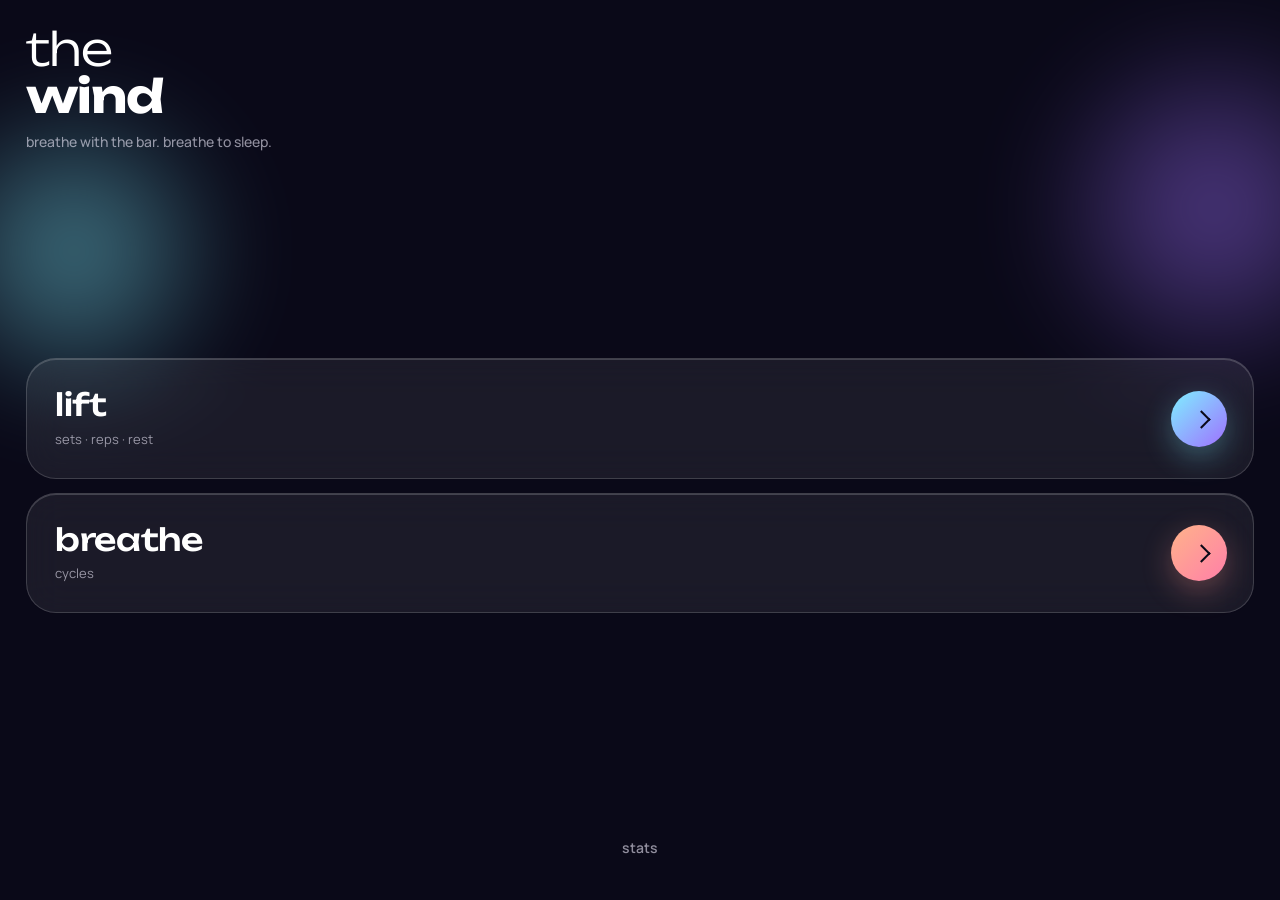
==== variants/aurora/index.html @ d7ccedb0 "Stage two restyled builds of the pacer: Aurora and Slipstream Neither touches the shipped app. index" ====
<!doctype html>
<html lang="en">
<head>
<meta charset="utf-8">
<meta name="viewport" content="width=device-width,initial-scale=1,viewport-fit=cover,user-scalable=no,maximum-scale=1">
<meta name="apple-mobile-web-app-capable" content="yes">
<meta name="mobile-web-app-capable" content="yes">
<meta name="apple-mobile-web-app-status-bar-style" content="black-translucent">
<meta name="theme-color" content="#0a0918">
<title>The Wind</title>
<link rel="apple-touch-icon" href="icon-180.png">
<link rel="icon" type="image/png" sizes="192x192" href="icon-192.png">
<link rel="icon" type="image/png" sizes="512x512" href="icon-512.png">
<link rel="manifest" href="manifest.webmanifest">
<link rel="preconnect" href="https://fonts.googleapis.com">
<link rel="preconnect" href="https://fonts.gstatic.com" crossorigin>
<link href="https://fonts.googleapis.com/css2?family=Unbounded:wght@300;500;700&family=Manrope:wght@400;500;600&display=swap" rel="stylesheet">
<style>
:root{
  --bg:#0a0918; --fg:#f3efff; --mute:rgba(243,239,255,.58);
  --line:rgba(255,255,255,.16); --glass:rgba(255,255,255,.07); --glass2:rgba(255,255,255,.12);
  --acc:#7ff0ff; --acc2:#9f70ff; --warm:#ffb38a;
}
*{box-sizing:border-box}
html,body{margin:0;padding:0;height:100%;background:var(--bg)}
body{font-family:'Manrope','Avenir Next','Helvetica Neue',-apple-system,system-ui,sans-serif;color:var(--fg);
  -webkit-font-smoothing:antialiased;-webkit-user-select:none;user-select:none;-webkit-touch-callout:none;
  -webkit-tap-highlight-color:transparent;overscroll-behavior:none;touch-action:manipulation}

#bg{position:fixed;inset:0;background:var(--bg);z-index:0;overflow:hidden;
  transition:background-color .5s cubic-bezier(.42,0,.25,1)}
body.slow #bg{transition-duration:1.2s}
#bg::before,#bg::after{content:"";position:absolute;border-radius:50%;filter:blur(44px);opacity:.5;
  transition:opacity .9s ease}
#bg::before{left:-96px;top:9%;width:340px;height:340px;
  background:radial-gradient(circle,#7ff0ff,rgba(127,240,255,0) 70%);animation:drift 17s ease-in-out infinite}
#bg::after{right:-124px;top:2%;width:380px;height:380px;
  background:radial-gradient(circle,#9f70ff,rgba(159,112,255,0) 70%);animation:drift 23s ease-in-out infinite reverse}
body.run #bg::before,body.run #bg::after{opacity:.14}
@keyframes drift{0%,100%{transform:translate(0,0) scale(1)}50%{transform:translate(-22px,28px) scale(1.15)}}
#flash{position:fixed;inset:0;z-index:9;pointer-events:none;background:#fff;opacity:0}
#flash.go{animation:fl .5s ease-out}
@keyframes fl{0%{opacity:.12}100%{opacity:0}}

.screen{position:relative;z-index:1;display:none;flex-direction:column;
  min-height:100vh;min-height:100dvh;
  padding:calc(env(safe-area-inset-top) + 26px) calc(env(safe-area-inset-right) + 26px) calc(env(safe-area-inset-bottom) + 26px) calc(env(safe-area-inset-left) + 26px)}
.screen.on{display:flex}
.eyebrow{font-size:14px;font-weight:600;color:var(--mute);text-transform:lowercase;letter-spacing:0}
.spacer{flex:1 1 auto}
button{font:inherit;color:inherit;background:transparent;border:0;margin:0;padding:0;cursor:pointer}

.brand{display:flex;flex-direction:column;gap:12px}
.brand .bm{font-family:'Unbounded','Futura','Century Gothic',sans-serif;font-weight:300;
  font-size:min(12vw,46px);line-height:1.02;letter-spacing:-.02em;color:#fff}
.brand .bm b{font-weight:700}
.brand .bs{font-size:14px;font-weight:500;color:var(--mute)}

.btn{display:block;width:100%;padding:20px 18px;border-radius:26px;background:var(--glass);
  border:1px solid var(--line);color:var(--fg);font-size:15px;font-weight:600;text-align:center;
  text-transform:lowercase;letter-spacing:0;backdrop-filter:blur(18px);-webkit-backdrop-filter:blur(18px);
  box-shadow:inset 0 1px 0 rgba(255,255,255,.18)}
.btn:active{background:var(--glass2)}
.btn.go{background:linear-gradient(135deg,#7ff0ff,#9f70ff);border:0;color:#0a0918;
  font-family:'Unbounded','Futura','Century Gothic',sans-serif;font-weight:500;font-size:22px;
  letter-spacing:-.01em;padding:24px 18px;box-shadow:0 14px 40px rgba(127,240,255,.3)}
.btn.ghost{background:transparent;border-color:transparent;color:var(--mute);
  padding:16px;font-size:14px;box-shadow:none;backdrop-filter:none;-webkit-backdrop-filter:none}

.modes{display:flex;flex-direction:column;gap:14px}
.mode{position:relative;width:100%;text-align:left;padding:30px 96px 30px 28px;border-radius:30px;
  background:var(--glass);border:1px solid var(--line);
  backdrop-filter:blur(18px);-webkit-backdrop-filter:blur(18px);
  box-shadow:inset 0 1px 0 rgba(255,255,255,.18)}
.mode:active{background:var(--glass2)}
.mode::after{content:"";position:absolute;right:26px;top:50%;width:56px;height:56px;margin-top:-28px;
  border-radius:50%;background:linear-gradient(135deg,#7ff0ff,#9f70ff);z-index:0;
  box-shadow:0 10px 30px rgba(127,240,255,.32)}
.mode::before{content:"";position:absolute;right:45px;top:50%;width:11px;height:11px;margin-top:-6px;
  border-right:2.4px solid #0a0918;border-top:2.4px solid #0a0918;transform:rotate(45deg);z-index:1}
.modes .mode:nth-child(2)::after{background:linear-gradient(135deg,#ffb38a,#ff7fa8);
  box-shadow:0 10px 30px rgba(255,150,140,.32)}
.mode .t{font-family:'Unbounded','Futura','Century Gothic',sans-serif;font-weight:500;
  font-size:min(8vw,31px);line-height:1.05;letter-spacing:-.01em;color:#fff;text-transform:lowercase}
.mode .s{font-size:13px;color:var(--mute);margin-top:8px;text-transform:lowercase}

.card{background:var(--glass);border:1px solid var(--line);border-radius:26px;padding:6px 22px;
  margin-bottom:14px;backdrop-filter:blur(18px);-webkit-backdrop-filter:blur(18px);
  box-shadow:inset 0 1px 0 rgba(255,255,255,.14)}
.row{display:flex;align-items:center;justify-content:space-between;gap:12px;padding:15px 0;
  border-bottom:1px solid rgba(255,255,255,.09)}
.row:last-child{border-bottom:0}
.row.stack{flex-direction:column;align-items:stretch;gap:12px}
.row.stack .seg{justify-content:stretch}
.row.stack .seg button{flex:1 1 0;min-width:0;padding:16px 2px;font-size:13px}
.lbl{font-size:13px;font-weight:600;color:var(--mute);text-transform:lowercase;letter-spacing:0}
.step{display:flex;align-items:center;gap:4px}
.step button{width:52px;height:52px;border-radius:50%;background:var(--glass2);border:1px solid var(--line);
  font-size:24px;line-height:1;color:var(--fg);display:flex;align-items:center;justify-content:center}
.step button:active{background:rgba(127,240,255,.22);border-color:var(--acc)}
.step .v{min-width:78px;text-align:center;font-family:'Unbounded','Futura','Century Gothic',sans-serif;
  font-weight:500;font-size:28px;line-height:1;letter-spacing:-.02em}
.seg{display:flex;gap:8px;flex-wrap:wrap;justify-content:flex-end}
.seg button{padding:14px 17px;border-radius:20px;background:var(--glass2);border:1px solid var(--line);
  font-size:13px;font-weight:600;color:var(--mute);text-transform:lowercase}
.seg button.sel{background:linear-gradient(135deg,rgba(127,240,255,.9),rgba(159,112,255,.9));
  border-color:transparent;color:#0a0918;box-shadow:0 8px 22px rgba(127,240,255,.28)}
.counts{display:flex;gap:10px;margin-bottom:14px}
.cnt{flex:1;background:var(--glass);border:1px solid var(--line);border-radius:24px;padding:14px 6px;
  text-align:center;backdrop-filter:blur(18px);-webkit-backdrop-filter:blur(18px)}
.cnt .cl{font-size:12px;font-weight:600;color:var(--mute);text-transform:lowercase}
.cnt .cv{font-family:'Unbounded','Futura','Century Gothic',sans-serif;font-weight:500;font-size:26px;
  line-height:1.05;margin:4px 0 8px;letter-spacing:-.02em}
.cnt .cb{display:flex;gap:6px}
.cnt .cb button{flex:1;height:40px;border-radius:14px;background:var(--glass2);border:1px solid var(--line);font-size:18px}
.cnt .cb button:active{background:rgba(127,240,255,.22)}
.scroll{overflow-y:auto;-webkit-overflow-scrolling:touch;flex:1 1 auto}
.top{display:flex;align-items:center;justify-content:space-between;margin-bottom:16px}
.foot{display:flex;gap:10px;margin-top:14px}
.foot .btn{flex:1}

/* ---------- run screen ---------- */
#s-run{padding:calc(env(safe-area-inset-top) + 16px) 0 calc(env(safe-area-inset-bottom) + 20px)}
#endbtn{position:absolute;top:calc(env(safe-area-inset-top) + 12px);right:calc(env(safe-area-inset-right) + 18px);
  z-index:4;padding:12px 14px;font-size:14px;font-weight:600;color:inherit;opacity:.55;text-transform:lowercase}
#rmeta{text-align:center;font-size:min(3.6vw,14px);font-weight:600;opacity:.6;text-transform:lowercase;
  padding:10px 86px;min-height:24px;white-space:nowrap;overflow:hidden}
#s-run .mid{flex:1 1 auto;display:flex;flex-direction:column;justify-content:center;align-items:center;gap:min(4vh,30px)}

#ringwrap{position:relative;width:min(76vw,40vh);height:min(76vw,40vh);display:flex;align-items:center;justify-content:center}
#orb{position:absolute;inset:0;border-radius:50%;
  background:radial-gradient(circle at 34% 28%,rgba(255,255,255,.42),rgba(255,255,255,0) 58%),
             linear-gradient(160deg,var(--acc),var(--acc2));
  box-shadow:0 30px 80px rgba(127,240,255,.26),inset 0 -22px 60px rgba(10,9,24,.5);
  transform:scale(.52);will-change:transform}
#ring{position:absolute;inset:0;width:100%;height:100%;transform:rotate(-90deg);display:block}
#ring .track{fill:none;stroke:currentColor;stroke-opacity:.14;stroke-width:1.2}
#ring .fill{display:none}
#ringin{position:relative;z-index:2;width:100%;display:flex;flex-direction:column;align-items:center;justify-content:center;gap:2px}
#word span{display:inline-block}
#word{overflow:visible;font-family:'Unbounded','Futura','Century Gothic',sans-serif;font-weight:700;
  line-height:1.12;text-align:center;white-space:nowrap;letter-spacing:-.03em;width:100%;
  text-transform:lowercase;text-shadow:0 6px 30px rgba(10,9,24,.45)}
#num{font-family:'Unbounded','Futura','Century Gothic',sans-serif;font-weight:300;
  font-size:min(9vw,6.5vh);line-height:1.2;text-align:center;opacity:.9}
#dots{display:flex;flex-wrap:wrap;gap:min(2.6vw,12px);justify-content:center;padding:0 26px;min-height:min(4vw,22px)}
#dots i{width:min(3vw,11px);height:min(3vw,11px);border-radius:50%;background:currentColor;opacity:.22}
#dots i.on{opacity:1;background:#fff}
#dots i.cur{opacity:.8;background:#fff}
#bar{height:min(2.4vw,12px);border-radius:99px;margin:0 30px;width:calc(100% - 60px);
  background:rgba(255,255,255,.14);overflow:hidden}
#bar span{display:block;height:100%;border-radius:99px;
  background:linear-gradient(90deg,var(--acc),var(--acc2));box-shadow:0 0 16px var(--acc)}
#clock{font-family:'Unbounded','Futura','Century Gothic',sans-serif;font-weight:300;
  font-size:min(15vw,10vh);line-height:1;text-align:center;letter-spacing:-.03em}
#runfoot{padding:0 26px;display:flex;flex-direction:column;gap:10px;width:100%}
#runfoot .btn{border-color:rgba(255,255,255,.22);color:inherit;background:rgba(255,255,255,.08)}
#runfoot .btn.wide{font-family:'Unbounded','Futura','Century Gothic',sans-serif;font-weight:500;
  font-size:22px;letter-spacing:-.01em;padding:22px 12px}
#runfoot .btn:active{background:rgba(255,255,255,.16)}
.hid{display:none !important}

/* stats */
.stat{display:flex;align-items:baseline;justify-content:space-between;padding:16px 0;
  border-bottom:1px solid rgba(255,255,255,.09)}
.stat .n{font-family:'Unbounded','Futura','Century Gothic',sans-serif;font-weight:500;font-size:34px;
  line-height:1;letter-spacing:-.03em}
.log{font-size:14px;color:rgba(243,239,255,.78);padding:12px 0;
  border-bottom:1px solid rgba(255,255,255,.07);display:flex;justify-content:space-between;gap:10px}
.log .d{color:var(--mute);font-size:12px}
</style>
</head>
<body>
<div id="bg"></div>
<div id="flash"></div>
<audio id="aout" playsinline style="display:none"></audio>

<!-- MODE PICK -->
<section id="s-mode" class="screen on">
  <div class="brand"><div class="bm">the<br><b>wind</b></div><div class="bs">breathe with the bar. breathe to sleep.</div></div>
  <div class="spacer"></div>
  <div class="modes">
    <button class="mode" data-go="lift"><div class="t">LIFT</div><div class="s">sets · reps · rest</div></button>
    <button class="mode" data-go="breathe"><div class="t">BREATHE</div><div class="s">cycles</div></button>
  </div>
  <div class="spacer"></div>
  <button class="btn ghost" data-go="stats">Stats</button>
</section>

<!-- LIFT SETUP -->
<section id="s-lift" class="screen">
  <div class="top"><button class="btn ghost" style="width:auto;padding:10px 16px" data-go="mode">Back</button><span class="eyebrow">Lift</span></div>
  <div class="scroll">
    <div class="card">
      <div class="row stack">
        <div class="seg" id="seg-preset">
          <button data-preset="compound">Compound</button>
          <button data-preset="isolation">Isolation</button>
          <button data-preset="hold">Hold</button>
        </div>
        <div id="preset-sub" style="text-align:center;font-size:12px;letter-spacing:.22em;color:var(--mute);padding-bottom:6px"></div>
      </div>
    </div>

    <div class="card">
      <div class="row" id="row-reps"><span class="lbl">Reps</span>
        <div class="step"><button data-s="reps:-1">−</button><span class="v" id="v-reps">10</span><button data-s="reps:1">+</button></div></div>
      <div class="row hid" id="row-hsec"><span class="lbl">Seconds</span>
        <div class="step"><button data-s="holdSec:-5">−</button><span class="v" id="v-holdSec">45</span><button data-s="holdSec:5">+</button></div></div>
      <div class="row"><span class="lbl">Sets</span>
        <div class="step"><button data-s="sets:-1">−</button><span class="v" id="v-sets">4</span><button data-s="sets:1">+</button></div></div>
    </div>

    <div class="card">
      <div class="row stack"><span class="lbl">Sound</span>
        <div class="seg sound" data-for="lift"></div></div>
    </div>

    <button class="btn ghost" id="b-tune">Tune</button>
    <div id="tunebox" class="hid">
      <div class="counts" style="margin-top:14px">
        <div class="cnt"><div class="cl">In</div><div class="cv" id="v-in">4</div>
          <div class="cb"><button data-s="in:-0.5">−</button><button data-s="in:0.5">+</button></div></div>
        <div class="cnt"><div class="cl">Hold</div><div class="cv" id="v-hold">2</div>
          <div class="cb"><button data-s="hold:-0.5">−</button><button data-s="hold:0.5">+</button></div></div>
        <div class="cnt"><div class="cl">Out</div><div class="cv" id="v-out">6</div>
          <div class="cb"><button data-s="out:-0.5">−</button><button data-s="out:0.5">+</button></div></div>
      </div>
      <div class="card">
        <div class="row"><span class="lbl">Rest</span>
          <div class="step"><button data-s="rest:-15">−</button><span class="v" id="v-rest">3:00</span><button data-s="rest:15">+</button></div></div>
      </div>
    </div>
  </div>
  <div class="foot"><button class="btn go" data-start="lift">Start</button></div>
</section>

<!-- BREATHE SETUP -->
<section id="s-breathe" class="screen">
  <div class="top"><button class="btn ghost" style="width:auto;padding:10px 16px" data-go="mode">Back</button><span class="eyebrow">Breathe</span></div>
  <div class="scroll">
    <div class="card">
      <div class="row stack"><span class="lbl">Pattern</span>
        <div class="seg" id="seg-pat"><button data-pat="478">4 · 7 · 8</button><button data-pat="coh">5.5 · 5.5</button></div></div>
      <div class="row"><span class="lbl">Cycles</span>
        <div class="step"><button data-s="cycles:-1">−</button><span class="v" id="v-cycles">8</span><button data-s="cycles:1">+</button></div></div>
    </div>
    <div class="card">
      <div class="row stack"><span class="lbl">Sound</span><div class="seg sound" data-for="breathe"></div></div>
    </div>
  </div>
  <div class="foot"><button class="btn go" data-start="breathe">Start</button></div>
</section>

<!-- RUN -->
<section id="s-run" class="screen">
  <button id="endbtn">End</button>
  <div id="rmeta"></div>
  <div class="mid">
    <div id="ringwrap">
      <div id="orb"></div>
      <svg id="ring" viewBox="0 0 100 100">
        <circle class="track" cx="50" cy="50" r="46"/>
        <circle class="fill" cx="50" cy="50" r="46"/>
      </svg>
      <div id="ringin">
        <div id="word"><span></span></div>
        <div id="num"></div>
      </div>
    </div>
    <div id="clock" class="hid"></div>
    <div id="dots"></div>
    <div id="bar" class="hid"><span></span></div>
  </div>
  <div id="runfoot">
    <button class="btn wide hid" id="b-skip">Skip rest</button>
    <button class="btn hid" id="b-save">Save set</button>
    <button class="btn hid" id="b-back">Back</button>
  </div>
</section>

<!-- STATS -->
<section id="s-stats" class="screen">
  <div class="top"><button class="btn ghost" style="width:auto;padding:10px 16px" data-go="mode">Back</button><span class="eyebrow">Stats</span></div>
  <div class="scroll" id="statbody"></div>
  <div class="foot"><button class="btn ghost" id="b-reset">Clear data</button></div>
</section>

<script>
(function(){
"use strict";

/* ============================ STORAGE ============================ */
var KEY = "bp.v3";
var DEF = {
  cfg: {
    lift: {preset:"compound", reps:10, sets:4, holdSec:45, sound:"tone",
      tune:{compound:{"in":4, hold:2, out:6, rest:180},
            isolation:{"in":2, hold:0, out:3, rest:90},
            hold:{"in":4, hold:0, out:8, rest:90}}},
    breathe: {cycles:8, pat:"478", sound:"tone"}
  },
  stats: {sec:0, modes:{lift:0, breathe:0}, log:[]}
};
function clone(o){ return JSON.parse(JSON.stringify(o)); }
var DB = clone(DEF);
var SOUND_OK = {tone:1, breath:1};
var PRESET_OK = {compound:1, isolation:1, hold:1};

/* old flat lift config (v1/v2) -> preset shape */
function liftToV3(o){
  var out = clone(DEF.cfg.lift);
  if(!o) return out;
  if(o.reps) out.reps = o.reps;
  if(o.sets) out.sets = o.sets;
  if(o.holdSec) out.holdSec = o.holdSec;
  if(o.sound) out.sound = o.sound;
  out.preset = o.holdMode ? "hold" : (o.type === "isolation" ? "isolation" : "compound");
  if(!o.holdMode && o["in"] !== undefined){
    var t = out.tune[out.preset];
    t["in"] = +o["in"] || t["in"];
    t.hold = +o.hold || 0;
    t.out = +o.out || t.out;
    t.rest = +o.rest || t.rest;
  }
  return out;
}
try{
  var raw = JSON.parse(localStorage.getItem(KEY) || "null");
  if(!raw){
    var v2 = JSON.parse(localStorage.getItem("bp.v2") || "null");
    if(!v2){
      var v1 = JSON.parse(localStorage.getItem("bp.v1") || "null");
      if(v1){
        var st1 = v1.stats || {};
        v2 = {cfg:{lift: v1.cfg && v1.cfg.lift || {}, breathe: v1.cfg && v1.cfg.sleep || {}},
          stats:{sec: st1.sec || 0,
            modes:{lift:(st1.modes&&st1.modes.lift)||0,
                   breathe:((st1.modes&&st1.modes.sleep)||0)+((st1.modes&&st1.modes.drive)||0)},
            log:(st1.log||[]).map(function(e){ if(e.m==="sleep")e.m="breathe"; return e; })}};
      }
    }
    if(v2){
      raw = {cfg:{lift: liftToV3(v2.cfg && v2.cfg.lift), breathe: v2.cfg && v2.cfg.breathe || {}},
             stats: v2.stats || {}};
    }
  }
  if(raw && raw.cfg){
    var L = raw.cfg.lift;
    if(L){
      if(L.tune === undefined) L = liftToV3(L);
      ["preset","reps","sets","holdSec","sound"].forEach(function(k){ if(L[k] !== undefined) DB.cfg.lift[k] = L[k]; });
      if(L.tune) for(var pk in DB.cfg.lift.tune){ if(L.tune[pk]) for(var tk in DB.cfg.lift.tune[pk]) if(L.tune[pk][tk] !== undefined) DB.cfg.lift.tune[pk][tk] = L.tune[pk][tk]; }
    }
    if(raw.cfg.breathe) for(var bk in DB.cfg.breathe) if(raw.cfg.breathe[bk] !== undefined) DB.cfg.breathe[bk] = raw.cfg.breathe[bk];
  }
  if(raw && raw.stats){
    DB.stats.sec = raw.stats.sec || 0;
    if(raw.stats.modes) for(var mm in DB.stats.modes) DB.stats.modes[mm] = raw.stats.modes[mm] || 0;
    DB.stats.log = raw.stats.log || [];
  }
}catch(e){}
if(!SOUND_OK[DB.cfg.lift.sound]) DB.cfg.lift.sound = "tone";
if(!SOUND_OK[DB.cfg.breathe.sound]) DB.cfg.breathe.sound = "tone";
if(!PRESET_OK[DB.cfg.lift.preset]) DB.cfg.lift.preset = "compound";
try{ localStorage.setItem(KEY, JSON.stringify(DB)); }catch(e){}
function save(){ try{ localStorage.setItem(KEY, JSON.stringify(DB)); }catch(e){} }

/* ============================ CLOCK ============================
   One timebase. Follows the AudioContext clock while it advances and
   extrapolates with performance.now() when iOS suspends it, so the
   pacer can never freeze on screen. */
var A = null, lastCtxT = 0, lastPerfT = 0;
function nowSec(){
  var p = performance.now()/1000;
  if(A){
    var c = A.ctx.currentTime;
    if(c > lastCtxT){ lastCtxT = c; lastPerfT = p; return c; }
    return lastCtxT + (p - lastPerfT);
  }
  return p;
}
function toCtx(t){ return A.ctx.currentTime + Math.max(0, t - nowSec()); }

/* ============================ AUDIO ============================ */
var scheme = null;

function easeIO(p){ return p < 0.5 ? 4*p*p*p : 1 - Math.pow(-2*p+2, 3)/2; }
function easeOut(p){ return 1 - Math.pow(1-p, 3); }
function easeIn(p){ return p*p*p; }

function env(param, from, to, at, dur, shape){
  if(!A) return;
  var ctx = A.ctx, now = ctx.currentTime;
  var t0 = at < now ? now : at;
  shape = shape || easeIO;
  try{
    if(param.cancelAndHoldAtTime) param.cancelAndHoldAtTime(t0);
    else param.cancelScheduledValues(t0);
  }catch(e){ try{ param.cancelScheduledValues(t0); }catch(e2){} }
  var start = (at <= now + 0.03) ? param.value : from;
  if(!isFinite(start)) start = from;
  param.setValueAtTime(start, t0);
  var N = 26, i, p;
  for(i=1; i<=N; i++){
    p = i/N;
    param.linearRampToValueAtTime(start + (to-start)*shape(p), t0 + dur*p);
  }
}

function noiseBuffer(ctx, sec, brown){
  var len = Math.floor(ctx.sampleRate * sec);
  var b = ctx.createBuffer(2, len, ctx.sampleRate), c, d, i, w, last;
  for(c=0;c<2;c++){
    d = b.getChannelData(c); last = 0;
    for(i=0;i<len;i++){
      w = Math.random()*2 - 1;
      if(brown){ last = (last + 0.02*w) / 1.02; d[i] = last * 3.6; }
      else d[i] = w;
    }
  }
  return b;
}

function makeIR(ctx, sec){
  var rate = ctx.sampleRate, len = Math.floor(rate * sec);
  var b = ctx.createBuffer(2, len, rate), c, d, i, t, w, last, env2;
  for(c=0;c<2;c++){
    d = b.getChannelData(c); last = 0;
    for(i=0;i<len;i++){
      t = i/len;
      w = Math.random()*2 - 1;
      last = (last + 0.28*w) / 1.28;
      env2 = Math.pow(1-t, 2.6) * (1 - Math.exp(-i/(rate*0.012)));
      d[i] = (last*2.4 + w*0.22) * env2;
    }
  }
  return b;
}

var audioEl = document.getElementById("aout");
function initAudio(){
  if(A) return A;
  var AC = window.AudioContext || window.webkitAudioContext;
  if(!AC) return null;
  try{ if(navigator.audioSession) navigator.audioSession.type = "playback"; }catch(e){}
  var ctx = new AC();
  var master = ctx.createGain(); master.gain.value = 0.0001;
  var lim = ctx.createDynamicsCompressor();
  try{
    lim.threshold.value = -8; lim.knee.value = 22; lim.ratio.value = 4;
    lim.attack.value = 0.02; lim.release.value = 0.5;
  }catch(e){}
  var roll = ctx.createBiquadFilter(); roll.type = "lowpass"; roll.frequency.value = 4200; roll.Q.value = 0.4;
  var shelf = ctx.createBiquadFilter(); shelf.type = "highshelf"; shelf.frequency.value = 2400; shelf.gain.value = -7;
  roll.connect(shelf); shelf.connect(lim); lim.connect(master);

  /* media-element route so iOS treats the session as media playback */
  try{
    var msd = ctx.createMediaStreamDestination();
    master.connect(msd);
    audioEl.srcObject = msd.stream;
    var pr = audioEl.play();
    if(pr && pr.catch) pr.catch(function(){});
  }catch(e){}
  master.connect(ctx.destination);

  var ka = ctx.createConstantSource ? ctx.createConstantSource() : null;
  if(ka){ var kg = ctx.createGain(); kg.gain.value = 0.0001; ka.connect(kg); kg.connect(ctx.destination); ka.start(); }

  var dryIn = ctx.createGain(); dryIn.gain.value = 1; dryIn.connect(roll);
  var wetIn = ctx.createGain(); wetIn.gain.value = 1;
  var conv = ctx.createConvolver(); conv.normalize = true;
  try{ conv.buffer = makeIR(ctx, 2.8); }catch(e){}
  var wet = ctx.createGain(); wet.gain.value = 0.42;
  wetIn.connect(roll);
  wetIn.connect(conv); conv.connect(wet); wet.connect(roll);

  A = {ctx:ctx, master:master, roll:roll, dryIn:dryIn, wetIn:wetIn, nodes:[]};
  lastCtxT = ctx.currentTime; lastPerfT = performance.now()/1000;
  ctx.onstatechange = function(){
    if(ctx.state === "running" && S.running){ S.schedIdx = S.idx - 1; }
  };
  try{
    if(window.MediaMetadata && navigator.mediaSession){
      navigator.mediaSession.metadata = new MediaMetadata({title:"Breathing"});
      navigator.mediaSession.playbackState = "playing";
      ["play","pause"].forEach(function(a){
        try{ navigator.mediaSession.setActionHandler(a, function(){ try{ ctx.resume(); audioEl.play(); }catch(e){} }); }catch(e){}
      });
    }
  }catch(e){}
  return A;
}
function keep(n){ A.nodes.push(n); return n; }

/* ---------- TONE — a soft 528 Hz pad. High voices breathe in,
   low voices breathe out, silence on the hold. No pitch sweeps. ---------- */
function mkTone(k){
  var ctx = A.ctx;
  var lp = ctx.createBiquadFilter(); lp.type = "lowpass"; lp.frequency.value = 1200; lp.Q.value = 0.4;
  function voice(freq, amp, dest){
    for(var d=0; d<2; d++){
      var o = ctx.createOscillator(); o.type = "sine";
      o.frequency.value = freq; o.detune.value = d ? 3 : -3;
      var og = ctx.createGain(); og.gain.value = amp*0.5;
      o.connect(og); og.connect(dest); o.start(); keep(o);
    }
  }
  var gHi = ctx.createGain(); gHi.gain.value = 0.0001;
  voice(528, 0.55, gHi); voice(792, 0.10, gHi); voice(396, 0.22, gHi);
  var gLo = ctx.createGain(); gLo.gain.value = 0.0001;
  voice(264, 0.60, gLo); voice(132, 0.30, gLo); voice(396, 0.14, gLo);
  gHi.connect(lp); gLo.connect(lp); lp.connect(A.wetIn);
  return {kind:"tone", hi:gHi, lo:gLo, lp:lp, k:k};
}

/* ---------- BREATH — a slow, relaxed meditation breath ---------- */
function mkBreath(k){
  var ctx = A.ctx;
  var src = ctx.createBufferSource(); src.buffer = noiseBuffer(ctx, 5, true); src.loop = true;
  var bp = ctx.createBiquadFilter(); bp.type = "bandpass"; bp.frequency.value = 800; bp.Q.value = 0.9;
  var pk = ctx.createBiquadFilter(); pk.type = "peaking"; pk.frequency.value = 528; pk.Q.value = 1.2; pk.gain.value = 4;
  var lp = ctx.createBiquadFilter(); lp.type = "lowpass"; lp.frequency.value = 2300; lp.Q.value = 0.4;
  var g = ctx.createGain(); g.gain.value = 0.0001;
  src.connect(bp); bp.connect(pk); pk.connect(lp); lp.connect(g); g.connect(A.dryIn);
  src.start(); keep(src);
  return {kind:"breath", g:g, bp:bp, lp:lp, k:k};
}

function makeScheme(name, dim){
  if(!A) return null;
  var k = dim ? 0.7 : 1;
  A.roll.frequency.value = dim ? 2600 : 4200;
  if(name === "tone")   return mkTone(k);
  if(name === "breath") return mkBreath(k);
  return null;
}

/* Phase design: IN rises, HOLD is silent stillness, OUT falls. */
function schemePhase(kind, at, dur){
  if(!scheme || !A) return;
  var s = scheme, k = s.k, g = Math.max(dur, 0.35);

  if(s.kind === "tone"){
    var hi = 0.30*k, lo = 0.26*k;
    if(kind === "in"){
      env(s.hi.gain, 0.0001, hi, at, g*0.8, easeIO);            /* the bright pad swells in */
      env(s.hi.gain, hi, hi*0.85, at + g*0.8, g*0.2, easeIO);
      env(s.lo.gain, s.lo.gain.value, 0.03*k, at, g*0.5, easeIO);
      env(s.lp.frequency, 900, 2200, at, g, easeIO);
    }else if(kind === "hold"){
      env(s.hi.gain, s.hi.gain.value, 0.0001, at, Math.min(g*0.3, 0.45), easeOut);  /* silence */
      env(s.lo.gain, s.lo.gain.value, 0.0001, at, Math.min(g*0.3, 0.45), easeOut);
    }else if(kind === "out"){
      env(s.lo.gain, 0.0001, lo, at, g*0.25, easeOut);          /* the low pad answers... */
      env(s.lo.gain, lo, 0.0003, at + g*0.25, g*0.72, easeIO);  /* ...and settles to rest */
      env(s.hi.gain, s.hi.gain.value, 0.0001, at, g*0.4, easeIO);
      env(s.lp.frequency, 1800, 640, at, g, easeIO);
    }else{                                                       /* empty / getset / done */
      env(s.hi.gain, s.hi.gain.value, 0.0001, at, 0.4, easeIn);
      env(s.lo.gain, s.lo.gain.value, 0.0001, at, 0.4, easeIn);
    }
  }

  if(s.kind === "breath"){
    var top = 1.05*k;
    if(kind === "in"){
      env(s.g.gain, 0.0001, top, at, g*0.6, easeIO);             /* smooth draw in, peaking early */
      env(s.g.gain, top, top*0.35, at + g*0.6, g*0.35, easeIO);  /* settle before the top */
      env(s.bp.frequency, 520, 1400, at, g, easeIO);
      env(s.lp.frequency, 1800, 2600, at, g, easeIO);
    }else if(kind === "hold"){
      env(s.g.gain, s.g.gain.value, 0.0001, at, 0.3, easeOut);   /* held breath: silence */
    }else if(kind === "out"){
      env(s.g.gain, 0.0001, 0.9*k, at, g*0.14, easeOut);         /* soft release... */
      env(s.g.gain, 0.9*k, 0.0002, at + g*0.14, g*0.76, easeIO); /* ...long relaxed fall, done before the turn */
      env(s.bp.frequency, 1200, 380, at, g, easeIO);
      env(s.lp.frequency, 2300, 1100, at, g, easeIO);
    }else{
      env(s.g.gain, s.g.gain.value, 0.0001, at, 0.25, easeOut);
    }
  }
}

function audioStart(mode, sound){
  initAudio();
  if(!A) return;
  if(A.ctx.state !== "running"){ try{ A.ctx.resume(); }catch(e){} }
  try{ audioEl.play(); }catch(e){}
  teardownScheme();
  scheme = makeScheme(sound, mode === "breathe");
  var lvl = mode === "breathe" ? 0.62 : 0.92;
  env(A.master.gain, 0.0001, lvl, A.ctx.currentTime + 0.02, 1.0, easeOut);
  try{ if(navigator.mediaSession) navigator.mediaSession.playbackState = "playing"; }catch(e){}
}
function teardownScheme(){
  if(!A) return;
  for(var i=0;i<A.nodes.length;i++){ try{ A.nodes[i].stop(); }catch(e){} try{ A.nodes[i].disconnect(); }catch(e){} }
  A.nodes = [];
  scheme = null;
}
function audioStop(){
  if(!A) return;
  var t = A.ctx.currentTime;
  env(A.master.gain, A.master.gain.value, 0.0001, t, 1.2, easeIn);
  setTimeout(teardownScheme, 1500);
  try{ if(navigator.mediaSession) navigator.mediaSession.playbackState = "paused"; }catch(e){}
}

/* ============================ WAKE LOCK ============================ */
var wl = null;
function wake(on){
  try{
    if(on){
      if("wakeLock" in navigator && !wl){
        navigator.wakeLock.request("screen").then(function(l){
          wl = l; l.addEventListener("release", function(){ wl = null; });
        }, function(){ wl = null; });
      }
    }else if(wl){ wl.release(); wl = null; }
  }catch(e){ wl = null; }
}
document.addEventListener("visibilitychange", function(){
  if(document.visibilityState === "visible" && S.running){
    wake(true);
    if(A && A.ctx.state !== "running"){ try{ A.ctx.resume(); }catch(e){} }
    try{ audioEl.play(); }catch(e){}
  }
});

/* ============================ SESSION ============================ */
var LEAD = 0.12;
var S = {running:false, mode:"lift", sound:"tone", steps:[], idx:0, stepStart:0, schedIdx:-1,
         reps:10, sets:4, restDur:180, holdMode:0, holdSec:45, startedAt:0, recorded:{}, ended:false};

function ph(kind, dur, stage, setNo, rep){
  return {k:kind, dur:dur, stage:stage, set:setNo, rep:rep};
}
function pushCycle(arr, c, stage, setNo, rep){
  if(c["in"]  > 0) arr.push(ph("in",    c["in"],  stage, setNo, rep));
  if(c.hold   > 0) arr.push(ph("hold",  c.hold,   stage, setNo, rep));
  if(c.out    > 0) arr.push(ph("out",   c.out,    stage, setNo, rep));
  if(c.empty  > 0) arr.push(ph("empty", c.empty,  stage, setNo, rep));
}
function trimTo(arr, from, total){
  var acc = 0, i;
  for(i=from; i<arr.length; i++){
    if(acc + arr[i].dur >= total - 0.001){
      arr[i].dur = Math.max(total - acc, 0);
      arr.length = i + 1;
      if(arr[arr.length-1].dur < 0.4 && arr.length > from + 1) arr.length = arr.length - 1;
      return;
    }
    acc += arr[i].dur;
  }
}
function coherentSteps(seconds, stage, setNo){
  var out = [], n = Math.ceil(seconds / 11) * 2 + 2, i;
  for(i=0;i<n;i++) out.push(ph(i % 2 ? "out" : "in", 5.5, stage, setNo, 0));
  trimTo(out, 0, seconds);
  return out;
}

function buildSteps(){
  var st = [], c = DB.cfg, i, s, r;
  if(S.mode === "lift"){
    var T = c.lift.tune[c.lift.preset];
    var counts = {"in":+T["in"], hold:+T.hold, out:+T.out, empty:0};
    for(s=1; s<=S.sets; s++){
      st.push(ph("getset", 3, "getset", s, 0));
      var mark = st.length;
      if(S.holdMode){
        var cyc = counts["in"] + counts.hold + counts.out;
        var reps = Math.ceil(S.holdSec / cyc) + 1;
        for(r=1; r<=reps; r++) pushCycle(st, counts, "set", s, r);
        trimTo(st, mark, S.holdSec);
      }else{
        for(r=1; r<=S.reps; r++) pushCycle(st, counts, "set", s, r);
      }
      if(s < S.sets){
        var rest = coherentSteps(S.restDur, "rest", s);
        for(i=0;i<rest.length;i++) st.push(rest[i]);
      }
    }
  }else{
    var P = c.breathe;
    var cc = P.pat === "coh" ? {"in":5.5, hold:0, out:5.5, empty:0} : {"in":4, hold:7, out:8, empty:0};
    for(r=1; r<=P.cycles; r++) pushCycle(st, cc, "set", 1, r);   /* no countdown — begins on the first inhale */
  }
  st.push(ph("done", 1e9, "done", 0, 0));
  return st;
}

function startSession(mode){
  var c = DB.cfg;
  S.mode = mode;
  S.sound = c[mode].sound;
  if(mode === "lift"){
    S.reps = c.lift.reps; S.sets = c.lift.sets;
    S.restDur = c.lift.tune[c.lift.preset].rest;
    S.holdMode = c.lift.preset === "hold" ? 1 : 0; S.holdSec = c.lift.holdSec;
  }else{
    S.reps = c.breathe.cycles; S.sets = 1; S.holdMode = 0;
  }
  audioStart(mode, S.sound);
  if(!A) return;
  S.steps = buildSteps();
  S.idx = 0; S.schedIdx = -1; S.ended = false; S.recorded = {};
  S.stepStart = nowSec() + 0.1;
  S.startedAt = nowSec();
  S.running = true;
  document.body.classList.toggle("slow", mode === "breathe");
  show("run");
  wake(true);
  lastWord = lastNum = lastClock = lastMeta = lastBg = null;
  buildDots();
  elBarIn.style.width = "0%";
  if(!raf) raf = requestAnimationFrame(tick);
}

function endSession(natural){
  if(!S.running) return;
  S.running = false;
  var elapsed = Math.max(0, nowSec() - S.startedAt);
  DB.stats.sec += elapsed;
  DB.stats.modes[S.mode] = (DB.stats.modes[S.mode] || 0) + elapsed;
  save();
  audioStop();
  wake(false);
  S.ended = true;
  if(!natural){ show(S.mode); document.body.classList.remove("slow"); }
  else{ paint("done"); }
}

function recordSet(setNo, done){
  var id = S.mode + ":" + setNo;
  if(S.recorded[id]) return;
  S.recorded[id] = 1;
  var target = S.holdMode ? S.holdSec : S.reps;
  DB.stats.log.unshift({
    t: Date.now(), m: S.mode, s: setNo, of: S.sets,
    d: Math.round(done*10)/10, g: target, h: S.holdMode ? 1 : 0
  });
  if(DB.stats.log.length > 400) DB.stats.log.length = 400;
  save();
}

function setProgress(){
  var st = S.steps[S.idx];
  if(!st || st.stage !== "set") return 0;
  if(S.holdMode){
    var elapsed = 0, i;
    for(i=0;i<S.idx;i++) if(S.steps[i].stage === "set" && S.steps[i].set === st.set) elapsed += S.steps[i].dur;
    elapsed += Math.min(nowSec() - S.stepStart, st.dur);
    return Math.max(0, Math.min(elapsed, S.holdSec));
  }
  return Math.max(0, st.rep - 1);
}

function saveSet(){
  var st = S.steps[S.idx];
  if(!st || st.stage !== "set") return;
  recordSet(st.set, setProgress());
  var j = S.idx;
  while(j < S.steps.length && S.steps[j].stage === "set" && S.steps[j].set === st.set) j++;
  S.steps.splice(S.idx, j - S.idx);
  reanchor(true);
}
function skipRest(){
  var st = S.steps[S.idx];
  if(!st || st.stage !== "rest") return;
  var j = S.idx;
  while(j < S.steps.length && S.steps[j].stage === "rest" && S.steps[j].set === st.set) j++;
  S.steps.splice(S.idx, j - S.idx);
  reanchor(true);
}
function reanchor(hard){
  S.stepStart = nowSec();
  S.schedIdx = S.idx - 1;
  if(hard) lastBg = null;
}

function startTimeOf(j){
  var t = S.stepStart, k;
  for(k = S.idx; k < j; k++) t += S.steps[k].dur;
  return t;
}
function scheduleAhead(now){
  if(!A || A.ctx.state !== "running") return;
  var guard = 0;
  while(S.schedIdx < S.steps.length - 1 && guard++ < 6){
    var j = S.schedIdx + 1;
    var t = startTimeOf(j);
    if(t > now + LEAD) break;
    var stp = S.steps[j];
    if(stp.k !== "done") schemePhase(stp.k === "getset" ? "getset" : stp.k, toCtx(Math.max(t, now + 0.004)), stp.dur);
    S.schedIdx = j;
  }
}

/* ============================ RENDER ============================ */
/* [bg, text, accent] per phase; index 0 = lift, 1 = breathe (dimmed) */
var PAL = {
  0: {"in":["#0d1130", "#ffffff", "#7ff0ff"], hold:["#171043", "#ffffff", "#9f70ff"],
      out:["#23101c", "#fff0e6", "#ffb38a"], empty:["#07060f", "#8d86a8", "#3a3352"],
      getset:["#0a0918", "#ffffff", "#7ff0ff"], done:["#0a0918", "#f3efff", "#7ff0ff"]},
  1: {"in":["#080a18", "#b9c6dd", "#4a8fa8"], hold:["#0d0a20", "#b6a8cf", "#5d4c8a"],
      out:["#170b12", "#d8b8a4", "#9a6a4e"], empty:["#04040a", "#5c5570", "#241f33"],
      getset:["#0a0918", "#b9c6dd", "#4a8fa8"], done:["#05040c", "#b9c6dd", "#4a8fa8"]}
};
var elBg = document.getElementById("bg"), elWord = document.getElementById("word"),
    elWordI = document.getElementById("word").firstElementChild,
    elNum = document.getElementById("num"), elDots = document.getElementById("dots"),
    elBar = document.getElementById("bar"), elBarIn = elBar.firstElementChild,
    elClock = document.getElementById("clock"), elMeta = document.getElementById("rmeta"),
    bSkip = document.getElementById("b-skip"), bSave = document.getElementById("b-save"),
    bBack = document.getElementById("b-back"), elRun = document.getElementById("s-run"),
    elEnd = document.getElementById("endbtn"),
    elRingWrap = document.getElementById("ringwrap"),
    elRingFill = document.querySelector("#ring .fill"),
    elOrb = document.getElementById("orb"),
    elWbar = document.querySelector("#wbar span");
var CIRC = 2 * Math.PI * 46;
elRingFill.style.strokeDasharray = CIRC;
elRingFill.style.strokeDashoffset = CIRC;
var lastWord = null, lastNum = null, lastClock = null, lastMeta = null, lastBg = null, lastDots = -1;

function setRing(p){                       /* p: 0 empty .. 1 full */
  p = Math.max(0, Math.min(1, p));
  elRingFill.style.strokeDashoffset = CIRC * (1 - p);
  if(elOrb) elOrb.style.transform = "scale(" + (0.52 + 0.48*p).toFixed(4) + ")";
  if(elWbar) elWbar.style.width = (p*100).toFixed(2) + "%";
}
function buildDots(){
  elDots.innerHTML = "";
  if(S.holdMode) return;
  var n = S.reps;
  if(n > 30) return;
  for(var i=0;i<n;i++) elDots.appendChild(document.createElement("i"));
  lastDots = -1;
}
function palIdx(){ return S.mode === "breathe" ? 1 : 0; }
function fmtClock(s){
  s = Math.max(0, Math.ceil(s));
  var m = Math.floor(s/60), r = s % 60;
  return m + ":" + (r < 10 ? "0" : "") + r;
}
function paint(kind){
  var p = PAL[palIdx()][kind] || PAL[palIdx()].done;
  if(lastBg !== p[0]){
    elBg.style.backgroundColor = p[0];
    elRun.style.color = p[1];
    elRun.style.setProperty("--acc", p[2]);
    lastBg = p[0];
  }
}
var WORDFIT = {avail:0.72, w:0.22, h:0.16};
function fitWord(w){
  var avail = elRingWrap.clientWidth * WORDFIT.avail;
  if(!w || avail < 60) return;
  var size = Math.min(window.innerWidth*WORDFIT.w, window.innerHeight*WORDFIT.h);
  elWordI.textContent = w;
  elWord.style.fontSize = size + "px";
  var wd = elWordI.offsetWidth, pass = 0;
  while(wd > avail && wd > 0 && pass++ < 3){
    size = size * (avail / wd);
    elWord.style.fontSize = size + "px";
    wd = elWordI.offsetWidth;
  }
}
function txt(el, v, cache){ if(cache !== v) el.textContent = v; return v; }

function render(now){
  var st = S.steps[S.idx];
  if(!st) return;
  var rem = Math.max(0, S.stepStart + st.dur - now);
  var frac = st.dur > 0 ? Math.max(0, Math.min(1, (now - S.stepStart) / st.dur)) : 0;

  paint(st.k);

  /* the circle: fills on IN, stays full on HOLD, unfills on OUT */
  if(st.k === "in") setRing(frac);
  else if(st.k === "hold") setRing(1);
  else if(st.k === "out") setRing(1 - frac);
  else if(st.k === "empty") setRing(0);
  else if(st.k === "getset") setRing(1 - frac);   /* drains down as the countdown runs */
  else setRing(1);

  if(st.k === "done"){
    if(lastWord !== "DONE") fitWord("DONE");
    lastWord = txt(elWordI, "DONE", lastWord);
    lastNum = txt(elNum, "", lastNum);
    elClock.classList.add("hid"); elBar.classList.add("hid"); elDots.classList.add("hid");
    lastMeta = txt(elMeta, "", lastMeta);
    bSkip.classList.add("hid"); bSave.classList.add("hid"); bBack.classList.remove("hid");
    elEnd.classList.add("hid");
    return;
  }
  elEnd.classList.remove("hid");

  var word = st.k === "in" ? "IN" : st.k === "hold" ? "HOLD" : st.k === "out" ? "OUT" : "";
  if(st.k === "getset") word = "GET SET";
  if(word !== lastWord) fitWord(word);
  lastWord = txt(elWordI, word, lastWord);
  var shown = Math.min(Math.ceil(rem - 0.001), Math.ceil(st.dur));
  lastNum = txt(elNum, st.k === "empty" ? "" : String(shown || 1), lastNum);

  var isRest = st.stage === "rest";
  var isSet  = st.stage === "set";

  if(isRest){
    var left = rem, i;
    for(i = S.idx + 1; i < S.steps.length && S.steps[i].stage === "rest" && S.steps[i].set === st.set; i++) left += S.steps[i].dur;
    elClock.classList.remove("hid");
    lastClock = txt(elClock, fmtClock(left), lastClock);
    elDots.classList.add("hid"); elBar.classList.add("hid");
    lastMeta = txt(elMeta, "REST", lastMeta);
    bSkip.classList.remove("hid"); bSave.classList.add("hid"); bBack.classList.add("hid");
  }else{
    elClock.classList.add("hid");
    bSkip.classList.add("hid");
    bBack.classList.add("hid");
    bSave.classList.toggle("hid", !isSet || S.mode !== "lift");
    if(S.holdMode && isSet){
      elBar.classList.remove("hid"); elDots.classList.add("hid");
      var pr = setProgress();
      elBarIn.style.width = (100 * Math.min(1, pr / S.holdSec)).toFixed(1) + "%";
      lastMeta = txt(elMeta, "SET " + st.set + "/" + S.sets + " · " + Math.ceil(S.holdSec - pr) + "S", lastMeta);
    }else{
      elBar.classList.add("hid"); elDots.classList.remove("hid");
      var rp = isSet ? st.rep : 0;
      if(rp !== lastDots){
        var kids = elDots.children;
        for(var d=0; d<kids.length; d++) kids[d].className = d < rp - 1 ? "on" : (d === rp - 1 ? "cur" : "");
        lastDots = rp;
      }
      if(S.mode === "breathe") lastMeta = txt(elMeta, isSet ? ("CYCLE " + st.rep + "/" + S.reps) : "", lastMeta);
      else lastMeta = txt(elMeta, "SET " + st.set + "/" + S.sets + (isSet ? " · " + st.rep + "/" + S.reps : ""), lastMeta);
    }
  }
}

/* ============================ LOOP ============================ */
var raf = 0;
function tick(){
  raf = requestAnimationFrame(tick);
  var now = nowSec();
  if(S.running){
    var guard = 0;
    while(S.idx < S.steps.length - 1 && now >= S.stepStart + S.steps[S.idx].dur && guard++ < 400){
      var prev = S.steps[S.idx];
      S.stepStart += prev.dur;
      S.idx++;
      var cur = S.steps[S.idx];
      if(prev.stage === "set" && !(cur.stage === "set" && cur.set === prev.set)){
        recordSet(prev.set, S.holdMode ? S.holdSec : S.reps);
      }
    }
    scheduleAhead(now);
    if(S.steps[S.idx] && S.steps[S.idx].k === "done"){ endSession(true); }
  }
  if(elRun.classList.contains("on")) render(now);
}

/* ============================ UI ============================ */
var SOUNDS = [["tone","Tone"],["breath","Breath"]];
function initSoundPickers(){
  var els = document.querySelectorAll(".seg.sound");
  for(var i=0;i<els.length;i++){
    var m = els[i].getAttribute("data-for"), html = "";
    for(var j=0;j<SOUNDS.length;j++) html += '<button data-sound="'+m+':'+SOUNDS[j][0]+'">'+SOUNDS[j][1]+'</button>';
    els[i].innerHTML = html;
  }
}
function fmtN(v){ return (Math.round(v*10)/10).toString(); }
function refresh(){
  var L = DB.cfg.lift, P = DB.cfg.breathe, T = L.tune[L.preset], i;
  var isHold = L.preset === "hold";
  document.getElementById("v-reps").textContent = L.reps;
  document.getElementById("v-sets").textContent = L.sets;
  document.getElementById("v-holdSec").textContent = L.holdSec;
  document.getElementById("v-in").textContent = fmtN(T["in"]);
  document.getElementById("v-hold").textContent = fmtN(T.hold);
  document.getElementById("v-out").textContent = fmtN(T.out);
  document.getElementById("v-rest").textContent = fmtClock(T.rest);
  document.getElementById("v-cycles").textContent = P.cycles;
  document.getElementById("row-reps").classList.toggle("hid", isHold);
  document.getElementById("row-hsec").classList.toggle("hid", !isHold);
  var sub = fmtN(T["in"]) + (T.hold > 0 ? " · " + fmtN(T.hold) : "") + " · " + fmtN(T.out) + "   —   rest " + fmtClock(T.rest);
  document.getElementById("preset-sub").textContent = sub;
  var segP = document.querySelectorAll("#seg-preset button");
  for(i=0;i<segP.length;i++) segP[i].classList.toggle("sel", segP[i].getAttribute("data-preset") === L.preset);
  var segPat = document.querySelectorAll("#seg-pat button");
  for(i=0;i<segPat.length;i++) segPat[i].classList.toggle("sel", segPat[i].getAttribute("data-pat") === P.pat);
  var snd = document.querySelectorAll("[data-sound]");
  for(i=0;i<snd.length;i++){
    var parts = snd[i].getAttribute("data-sound").split(":");
    snd[i].classList.toggle("sel", DB.cfg[parts[0]].sound === parts[1]);
  }
}

var LIM = {reps:[1,60,1], sets:[1,20,1], holdSec:[5,300,5], "in":[0.5,20,0.5], hold:[0,20,0.5],
           out:[0.5,20,0.5], rest:[0,900,15], cycles:[1,40,1]};
function bump(key, delta){
  var target = (key === "cycles") ? DB.cfg.breathe
             : (key === "in" || key === "hold" || key === "out" || key === "rest")
               ? DB.cfg.lift.tune[DB.cfg.lift.preset]
               : DB.cfg.lift;
  var lim = LIM[key];
  var v = (+target[key]) + delta;
  v = Math.round(v*10)/10;
  if(v < lim[0]) v = lim[0];
  if(v > lim[1]) v = lim[1];
  target[key] = v;
  save(); refresh();
}

function show(id){
  var ids = ["mode","lift","breathe","run","stats"];
  for(var i=0;i<ids.length;i++) document.getElementById("s-"+ids[i]).classList.toggle("on", ids[i] === id);
  document.body.classList.toggle("run", id === "run");
  if(id !== "run"){
    elBg.style.backgroundColor = "#0a0918";
    document.body.classList.remove("slow");
    lastBg = "#0a0918";
  }
  if(id === "stats") renderStats();
  if(id === "lift" || id === "breathe") refresh();
}

function renderStats(){
  var s = DB.stats, i;
  var h = '<div class="stat"><span class="lbl">Lifetime</span><span class="n">' + Math.round(s.sec/60) + ' <span style="font-size:16px;letter-spacing:.2em">MIN</span></span></div>';
  var names = {lift:"Lift", breathe:"Breathe"};
  for(var m in names) h += '<div class="stat"><span class="lbl">'+names[m]+'</span><span class="n">'+Math.round((s.modes[m]||0)/60)+'</span></div>';
  h += '<div style="height:22px"></div><div class="lbl" style="padding-bottom:6px">Sets</div>';
  if(!s.log.length) h += '<div class="log"><span>—</span></div>';
  for(i=0; i<Math.min(s.log.length, 120); i++){
    var e = s.log[i], d = new Date(e.t);
    var when = (d.getMonth()+1) + "/" + d.getDate() + " " + d.getHours() + ":" + (d.getMinutes()<10?"0":"") + d.getMinutes();
    var body;
    if(e.m === "breathe" || e.m === "sleep") body = "Breathe · " + e.d + " / " + e.g + " cycles";
    else if(e.h) body = "Set " + e.s + "/" + e.of + " · " + e.d + " / " + e.g + "s hold";
    else body = "Set " + e.s + "/" + e.of + " · " + e.d + " / " + e.g + " reps";
    if(e.d < e.g) body += "  (partial)";
    h += '<div class="log"><span>'+body+'</span><span class="d">'+when+'</span></div>';
  }
  document.getElementById("statbody").innerHTML = h;
}

/* ---- events ---- */
document.addEventListener("click", function(ev){
  var t = ev.target.closest ? ev.target.closest("[data-go],[data-s],[data-preset],[data-pat],[data-sound],[data-start]") : null;
  if(!t) return;
  var v;
  if((v = t.getAttribute("data-go"))){ if(S.running) return; show(v); return; }
  if((v = t.getAttribute("data-s"))){ var p = v.split(":"); bump(p[0], parseFloat(p[1])); return; }
  if((v = t.getAttribute("data-preset"))){ DB.cfg.lift.preset = v; save(); refresh(); return; }
  if((v = t.getAttribute("data-pat"))){ DB.cfg.breathe.pat = v; save(); refresh(); return; }
  if((v = t.getAttribute("data-sound"))){ var q = v.split(":"); DB.cfg[q[0]].sound = q[1]; save(); refresh(); return; }
  if((v = t.getAttribute("data-start"))){ startSession(v); return; }
});

bSkip.addEventListener("click", function(e){ e.stopPropagation(); skipRest(); });
bSave.addEventListener("click", function(e){ e.stopPropagation(); saveSet(); });
bBack.addEventListener("click", function(e){ e.stopPropagation(); show("mode"); });
elEnd.addEventListener("click", function(e){ e.stopPropagation(); endSession(false); });
document.getElementById("b-tune").addEventListener("click", function(){
  document.getElementById("tunebox").classList.toggle("hid");
});
document.getElementById("b-reset").addEventListener("click", function(){
  DB.stats = clone(DEF.stats); save(); renderStats();
});

/* sync tap: re-anchor the current phase to this instant */
var elFlash = document.getElementById("flash");
elRun.addEventListener("pointerdown", function(ev){
  if(ev.target.closest && ev.target.closest("button")) return;
  if(!S.running) return;
  if(A && A.ctx.state !== "running"){ try{ A.ctx.resume(); }catch(e){} }
  var st = S.steps[S.idx];
  if(!st || (st.stage !== "set")) return;
  reanchor(false);
  elFlash.classList.remove("go");
  void elFlash.offsetWidth;
  elFlash.classList.add("go");
});

document.addEventListener("gesturestart", function(e){ e.preventDefault(); });
document.addEventListener("dblclick", function(e){ e.preventDefault(); });

/* refit the giant word once the real face has loaded */
try{ if(document.fonts && document.fonts.ready) document.fonts.ready.then(function(){ lastWord = null; }); }catch(e){}

/* ---- boot ---- */
initSoundPickers();
refresh();
show("mode");
raf = requestAnimationFrame(tick);

})();
</script>
</body>
</html>
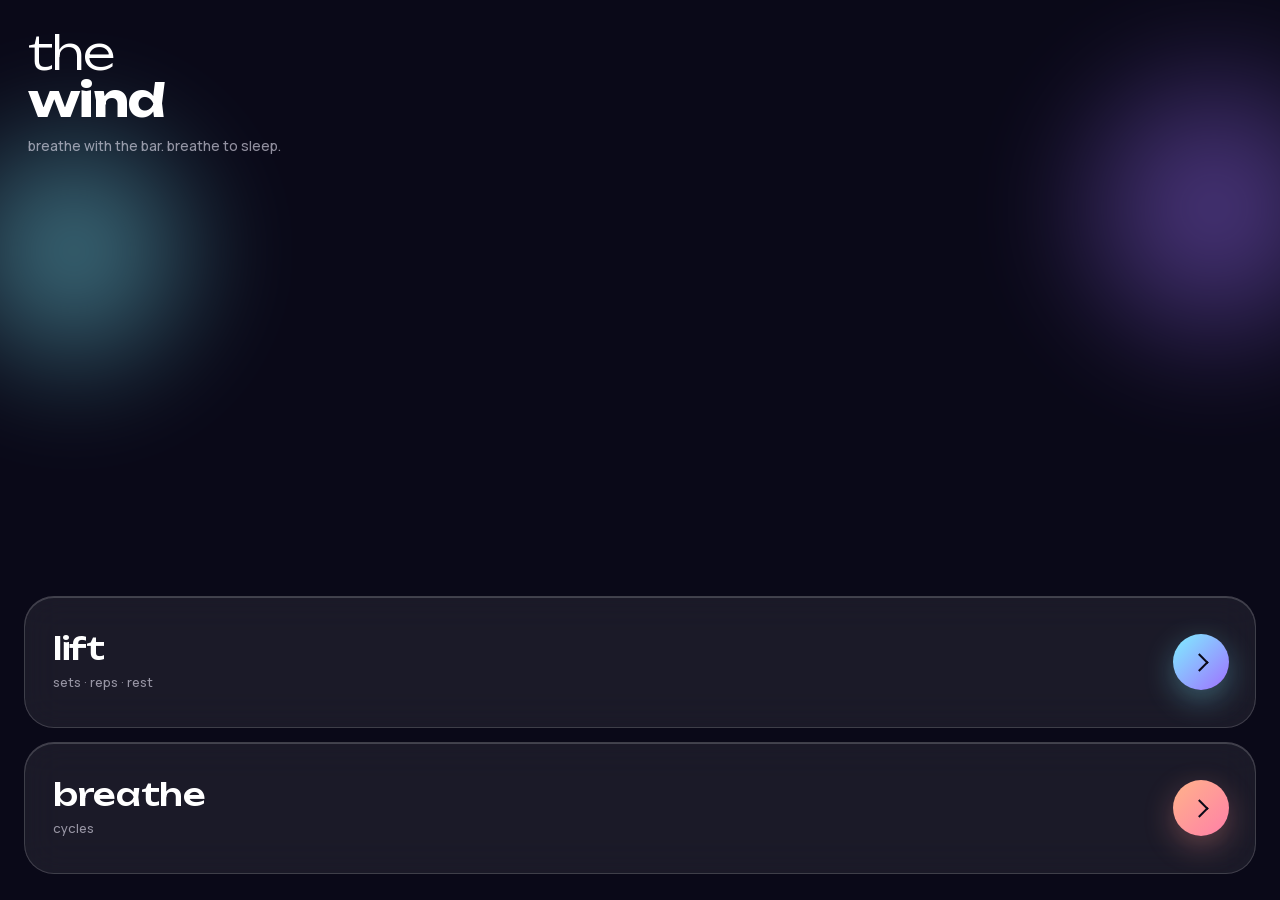
==== commit d00a848a: "Rebuild the Aurora and Slipstream staging from the current pacer The first staging restyled the pace" ====
--- a/variants/aurora/index.html
+++ b/variants/aurora/index.html
@@ -7,36 +7,39 @@
 <meta name="mobile-web-app-capable" content="yes">
 <meta name="apple-mobile-web-app-status-bar-style" content="black-translucent">
 <meta name="theme-color" content="#0a0918">
+<meta name="apple-mobile-web-app-title" content="The Wind">
 <title>The Wind</title>
 <link rel="apple-touch-icon" href="icon-180.png">
 <link rel="icon" type="image/png" sizes="192x192" href="icon-192.png">
 <link rel="icon" type="image/png" sizes="512x512" href="icon-512.png">
 <link rel="manifest" href="manifest.webmanifest">
-<link rel="preconnect" href="https://fonts.googleapis.com">
-<link rel="preconnect" href="https://fonts.gstatic.com" crossorigin>
-<link href="https://fonts.googleapis.com/css2?family=Unbounded:wght@300;500;700&family=Manrope:wght@400;500;600&display=swap" rel="stylesheet">
 <style>
+/* Fonts ship with the app (SIL OFL, see fonts/), so nothing depends on the network. */
+@font-face{font-family:'Unbounded';font-style:normal;font-weight:200 900;font-display:swap;src:url(fonts/unbounded.woff2) format('woff2')}
+@font-face{font-family:'Manrope';font-style:normal;font-weight:200 800;font-display:swap;src:url(fonts/manrope.woff2) format('woff2')}
+
 :root{
+  /* THEME START — Aurora: soft luminous. Every colour in the app comes from this block and the PAL table below */
   --bg:#0a0918; --fg:#f3efff; --mute:rgba(243,239,255,.58);
-  --line:rgba(255,255,255,.16); --glass:rgba(255,255,255,.07); --glass2:rgba(255,255,255,.12);
-  --acc:#7ff0ff; --acc2:#9f70ff; --warm:#ffb38a;
+  --line:rgba(255,255,255,.16); --glass:rgba(255,255,255,.07); --glass2:rgba(255,255,255,.12); --glass3:rgba(255,255,255,.18);
+  --acc:#7ff0ff; --accA:#7ff0ff66; --acc2:#9f70ff; --warm:#ffb38a; --rose:#ff7fa8;
+  --bi:#7ff0ff; --bh:#9f70ff; --bo:#ffb38a; --be:rgba(255,255,255,.55);
+  --disp:'Unbounded','Futura','Century Gothic',sans-serif;
+  --body:'Manrope','Avenir Next','Helvetica Neue',-apple-system,system-ui,sans-serif;
+  /* THEME END */
 }
 *{box-sizing:border-box}
-html,body{margin:0;padding:0;height:100%;background:var(--bg)}
-body{font-family:'Manrope','Avenir Next','Helvetica Neue',-apple-system,system-ui,sans-serif;color:var(--fg);
+html,body{margin:0;padding:0;height:100%;background:var(--bg);overflow-x:hidden}
+body{font-family:var(--body);font-weight:500;color:var(--fg);
   -webkit-font-smoothing:antialiased;-webkit-user-select:none;user-select:none;-webkit-touch-callout:none;
   -webkit-tap-highlight-color:transparent;overscroll-behavior:none;touch-action:manipulation}
 
-#bg{position:fixed;inset:0;background:var(--bg);z-index:0;overflow:hidden;
-  transition:background-color .5s cubic-bezier(.42,0,.25,1)}
-body.slow #bg{transition-duration:1.2s}
-#bg::before,#bg::after{content:"";position:absolute;border-radius:50%;filter:blur(44px);opacity:.5;
-  transition:opacity .9s ease}
-#bg::before{left:-96px;top:9%;width:340px;height:340px;
-  background:radial-gradient(circle,#7ff0ff,rgba(127,240,255,0) 70%);animation:drift 17s ease-in-out infinite}
-#bg::after{right:-124px;top:2%;width:380px;height:380px;
-  background:radial-gradient(circle,#9f70ff,rgba(159,112,255,0) 70%);animation:drift 23s ease-in-out infinite reverse}
-body.run #bg::before,body.run #bg::after{opacity:.14}
+/* the ground: two drifting lights behind everything, dimmed while a session runs */
+#bg{position:fixed;inset:0;background:var(--bg);z-index:0;overflow:hidden;transition:background-color .5s cubic-bezier(.42,0,.25,1)}
+#bg::before,#bg::after{content:"";position:absolute;border-radius:50%;filter:blur(44px);opacity:.5;transition:opacity .9s ease}
+#bg::before{left:-96px;top:9%;width:340px;height:340px;background:radial-gradient(circle,#7ff0ff,rgba(127,240,255,0) 70%);animation:drift 17s ease-in-out infinite}
+#bg::after{right:-124px;top:2%;width:380px;height:380px;background:radial-gradient(circle,#9f70ff,rgba(159,112,255,0) 70%);animation:drift 23s ease-in-out infinite reverse}
+body.run #bg::before,body.run #bg::after{opacity:.12}
 @keyframes drift{0%,100%{transform:translate(0,0) scale(1)}50%{transform:translate(-22px,28px) scale(1.15)}}
 #flash{position:fixed;inset:0;z-index:9;pointer-events:none;background:#fff;opacity:0}
 #flash.go{animation:fl .5s ease-out}
@@ -44,130 +47,144 @@
 
 .screen{position:relative;z-index:1;display:none;flex-direction:column;
   min-height:100vh;min-height:100dvh;
-  padding:calc(env(safe-area-inset-top) + 26px) calc(env(safe-area-inset-right) + 26px) calc(env(safe-area-inset-bottom) + 26px) calc(env(safe-area-inset-left) + 26px)}
-.screen.on{display:flex}
+  padding:calc(env(safe-area-inset-top) + 26px) calc(env(safe-area-inset-right) + 24px) calc(env(safe-area-inset-bottom) + 26px) calc(env(safe-area-inset-left) + 24px)}
+.screen.on{display:flex;animation:screenin .22s ease-out}
+@keyframes screenin{from{opacity:0}}
+
+button{font:inherit;color:inherit;background:transparent;border:0;margin:0;padding:0;cursor:pointer}
+.glass,.btn,.card,.mode{background:var(--glass);border:1px solid var(--line);
+  backdrop-filter:blur(18px);-webkit-backdrop-filter:blur(18px);box-shadow:inset 0 1px 0 var(--glass3)}
+.btn{display:block;width:100%;padding:20px 18px;border-radius:26px;color:var(--fg);font-size:15px;font-weight:600;
+  text-align:center;text-transform:lowercase;letter-spacing:0}
+.btn:active{background:var(--glass2)}
+.btn.go{background:linear-gradient(135deg,#7ff0ff,#9f70ff);border:0;color:#0a0918;
+  font-family:var(--disp);font-weight:500;font-size:22px;letter-spacing:-.01em;padding:24px 18px;
+  box-shadow:0 14px 40px rgba(127,240,255,.3)}
+.btn.ghost{background:transparent;border-color:transparent;color:var(--mute);padding:16px;font-size:14px;box-shadow:none;
+  backdrop-filter:none;-webkit-backdrop-filter:none}
+.btn.ghost.small{padding:12px;font-size:13px;margin:4px 0 10px}
+
+/* ---------- mode ---------- */
 .eyebrow{font-size:14px;font-weight:600;color:var(--mute);text-transform:lowercase;letter-spacing:0}
-.spacer{flex:1 1 auto}
-button{font:inherit;color:inherit;background:transparent;border:0;margin:0;padding:0;cursor:pointer}
-
-.brand{display:flex;flex-direction:column;gap:12px}
-.brand .bm{font-family:'Unbounded','Futura','Century Gothic',sans-serif;font-weight:300;
-  font-size:min(12vw,46px);line-height:1.02;letter-spacing:-.02em;color:#fff}
+.brand{display:flex;flex-direction:column;gap:12px;padding:4px 4px 0}
+.brand .bm{font-family:var(--disp);font-weight:300;font-size:min(12vw,46px);line-height:1.02;letter-spacing:-.02em;color:#fff}
 .brand .bm b{font-weight:700}
 .brand .bs{font-size:14px;font-weight:500;color:var(--mute)}
-
-.btn{display:block;width:100%;padding:20px 18px;border-radius:26px;background:var(--glass);
-  border:1px solid var(--line);color:var(--fg);font-size:15px;font-weight:600;text-align:center;
-  text-transform:lowercase;letter-spacing:0;backdrop-filter:blur(18px);-webkit-backdrop-filter:blur(18px);
-  box-shadow:inset 0 1px 0 rgba(255,255,255,.18)}
-.btn:active{background:var(--glass2)}
-.btn.go{background:linear-gradient(135deg,#7ff0ff,#9f70ff);border:0;color:#0a0918;
-  font-family:'Unbounded','Futura','Century Gothic',sans-serif;font-weight:500;font-size:22px;
-  letter-spacing:-.01em;padding:24px 18px;box-shadow:0 14px 40px rgba(127,240,255,.3)}
-.btn.ghost{background:transparent;border-color:transparent;color:var(--mute);
-  padding:16px;font-size:14px;box-shadow:none;backdrop-filter:none;-webkit-backdrop-filter:none}
-
-.modes{display:flex;flex-direction:column;gap:14px}
-.mode{position:relative;width:100%;text-align:left;padding:30px 96px 30px 28px;border-radius:30px;
-  background:var(--glass);border:1px solid var(--line);
-  backdrop-filter:blur(18px);-webkit-backdrop-filter:blur(18px);
-  box-shadow:inset 0 1px 0 rgba(255,255,255,.18)}
+.modes{display:flex;flex-direction:column;gap:14px;margin-top:auto;padding-top:24px}
+.mode{position:relative;display:flex;align-items:center;justify-content:space-between;gap:16px;
+  min-height:132px;padding:0 26px 0 28px;border-radius:30px;text-align:left}
 .mode:active{background:var(--glass2)}
-.mode::after{content:"";position:absolute;right:26px;top:50%;width:56px;height:56px;margin-top:-28px;
-  border-radius:50%;background:linear-gradient(135deg,#7ff0ff,#9f70ff);z-index:0;
-  box-shadow:0 10px 30px rgba(127,240,255,.32)}
-.mode::before{content:"";position:absolute;right:45px;top:50%;width:11px;height:11px;margin-top:-6px;
-  border-right:2.4px solid #0a0918;border-top:2.4px solid #0a0918;transform:rotate(45deg);z-index:1}
-.modes .mode:nth-child(2)::after{background:linear-gradient(135deg,#ffb38a,#ff7fa8);
-  box-shadow:0 10px 30px rgba(255,150,140,.32)}
-.mode .t{font-family:'Unbounded','Futura','Century Gothic',sans-serif;font-weight:500;
-  font-size:min(8vw,31px);line-height:1.05;letter-spacing:-.01em;color:#fff;text-transform:lowercase}
-.mode .s{font-size:13px;color:var(--mute);margin-top:8px;text-transform:lowercase}
-
-.card{background:var(--glass);border:1px solid var(--line);border-radius:26px;padding:6px 22px;
-  margin-bottom:14px;backdrop-filter:blur(18px);-webkit-backdrop-filter:blur(18px);
-  box-shadow:inset 0 1px 0 rgba(255,255,255,.14)}
-.row{display:flex;align-items:center;justify-content:space-between;gap:12px;padding:15px 0;
-  border-bottom:1px solid rgba(255,255,255,.09)}
+.mode .tx{display:flex;flex-direction:column;gap:8px}
+.mode .t{font-family:var(--disp);font-weight:500;font-size:min(8vw,31px);line-height:1.05;letter-spacing:-.01em;color:#fff;text-transform:lowercase}
+.mode .s{font-size:13px;color:var(--mute);text-transform:lowercase}
+.mode .chev{position:relative;flex:none;width:56px;height:56px;border-radius:50%;
+  background:linear-gradient(135deg,#7ff0ff,#9f70ff);box-shadow:0 10px 30px rgba(127,240,255,.32)}
+.mode.breathe .chev{background:linear-gradient(135deg,#ffb38a,#ff7fa8);box-shadow:0 10px 30px rgba(255,150,140,.32)}
+.mode .chev::after{content:"";position:absolute;left:50%;top:50%;width:11px;height:11px;margin:-6px 0 0 -8px;
+  border-right:2.4px solid #0a0918;border-top:2.4px solid #0a0918;transform:rotate(45deg)}
+.top{display:flex;align-items:center;justify-content:space-between;margin-bottom:16px}
+
+/* ---------- setup ---------- */
+.row{display:flex;align-items:center;justify-content:space-between;gap:12px;padding:15px 0;border-bottom:1px solid rgba(255,255,255,.09)}
 .row:last-child{border-bottom:0}
 .row.stack{flex-direction:column;align-items:stretch;gap:12px}
+.row.head{padding:15px 0 2px;border-bottom:0}
 .row.stack .seg{justify-content:stretch}
-.row.stack .seg button{flex:1 1 0;min-width:0;padding:16px 2px;font-size:13px}
+.row.stack .seg button{flex:1 1 0;min-width:0;padding:14px 6px;font-size:13px}
 .lbl{font-size:13px;font-weight:600;color:var(--mute);text-transform:lowercase;letter-spacing:0}
 .step{display:flex;align-items:center;gap:4px}
 .step button{width:52px;height:52px;border-radius:50%;background:var(--glass2);border:1px solid var(--line);
-  font-size:24px;line-height:1;color:var(--fg);display:flex;align-items:center;justify-content:center}
+  font-size:24px;line-height:1;color:var(--fg);display:flex;align-items:center;justify-content:center;touch-action:none}
 .step button:active{background:rgba(127,240,255,.22);border-color:var(--acc)}
-.step .v{min-width:78px;text-align:center;font-family:'Unbounded','Futura','Century Gothic',sans-serif;
-  font-weight:500;font-size:28px;line-height:1;letter-spacing:-.02em}
+.step .v{min-width:82px;text-align:center;font-family:var(--disp);font-weight:500;font-size:30px;line-height:1;
+  letter-spacing:-.02em;font-variant-numeric:tabular-nums}
 .seg{display:flex;gap:8px;flex-wrap:wrap;justify-content:flex-end}
-.seg button{padding:14px 17px;border-radius:20px;background:var(--glass2);border:1px solid var(--line);
+.seg button{padding:14px 16px;border-radius:20px;background:var(--glass2);border:1px solid var(--line);
   font-size:13px;font-weight:600;color:var(--mute);text-transform:lowercase}
-.seg button.sel{background:linear-gradient(135deg,rgba(127,240,255,.9),rgba(159,112,255,.9));
-  border-color:transparent;color:#0a0918;box-shadow:0 8px 22px rgba(127,240,255,.28)}
-.counts{display:flex;gap:10px;margin-bottom:14px}
-.cnt{flex:1;background:var(--glass);border:1px solid var(--line);border-radius:24px;padding:14px 6px;
-  text-align:center;backdrop-filter:blur(18px);-webkit-backdrop-filter:blur(18px)}
+.seg button.sel{background:linear-gradient(135deg,rgba(127,240,255,.92),rgba(159,112,255,.92));border-color:transparent;color:#0a0918;
+  box-shadow:0 8px 22px rgba(127,240,255,.28)}
+.card{border-radius:26px;padding:6px 22px;margin-bottom:14px}
+.row .v.quiet{font-family:var(--disp);font-weight:300;font-size:26px;line-height:1;color:var(--mute);font-variant-numeric:tabular-nums;padding-right:4px}
+.adj{display:block;width:100%;text-align:center;padding:12px 0 10px;font-size:13px;font-weight:600;text-transform:lowercase;color:var(--mute);opacity:.6}
+.adj.open{opacity:1}
+/* a breath drawn to scale: in, hold, out as the phase colours, widths in seconds */
+.bbar{display:flex;gap:3px;height:10px;width:100%}
+.bbar i{display:block;border-radius:99px;min-width:4px}
+.bbar .bi{background:var(--bi)}.bbar .bh{background:var(--bh)}.bbar .bo{background:var(--bo)}
+.bbar .be{background:transparent;box-shadow:inset 0 0 0 1.5px var(--be)}
+.seg button .bbar{height:6px;margin-top:9px;opacity:.6}
+.seg button.sel .bbar{opacity:1}
+.seg button.sel .bbar .bi,.seg button.sel .bbar .bh,.seg button.sel .bbar .bo{background:#0a0918;opacity:.75}
+.seg button.sel .bbar .be{box-shadow:inset 0 0 0 1.5px #0a0918}
+.counts{display:flex;gap:10px;margin:6px 0 12px}
+.cnt{flex:1;background:rgba(10,9,24,.45);border:1px solid var(--line);border-radius:22px;padding:14px 6px;text-align:center}
 .cnt .cl{font-size:12px;font-weight:600;color:var(--mute);text-transform:lowercase}
-.cnt .cv{font-family:'Unbounded','Futura','Century Gothic',sans-serif;font-weight:500;font-size:26px;
-  line-height:1.05;margin:4px 0 8px;letter-spacing:-.02em}
+.cnt .cv{font-family:var(--disp);font-weight:500;font-size:26px;line-height:1.05;margin:4px 0 8px;letter-spacing:-.02em}
 .cnt .cb{display:flex;gap:6px}
-.cnt .cb button{flex:1;height:40px;border-radius:14px;background:var(--glass2);border:1px solid var(--line);font-size:18px}
+.cnt .cb button{flex:1;height:44px;border-radius:14px;background:var(--glass2);border:1px solid var(--line);font-size:18px;touch-action:none}
 .cnt .cb button:active{background:rgba(127,240,255,.22)}
 .scroll{overflow-y:auto;-webkit-overflow-scrolling:touch;flex:1 1 auto}
-.top{display:flex;align-items:center;justify-content:space-between;margin-bottom:16px}
 .foot{display:flex;gap:10px;margin-top:14px}
 .foot .btn{flex:1}
 
-/* ---------- run screen ---------- */
+/* ---------- run ---------- */
 #s-run{padding:calc(env(safe-area-inset-top) + 16px) 0 calc(env(safe-area-inset-bottom) + 20px)}
 #endbtn{position:absolute;top:calc(env(safe-area-inset-top) + 12px);right:calc(env(safe-area-inset-right) + 18px);
-  z-index:4;padding:12px 14px;font-size:14px;font-weight:600;color:inherit;opacity:.55;text-transform:lowercase}
-#rmeta{text-align:center;font-size:min(3.6vw,14px);font-weight:600;opacity:.6;text-transform:lowercase;
-  padding:10px 86px;min-height:24px;white-space:nowrap;overflow:hidden}
-#s-run .mid{flex:1 1 auto;display:flex;flex-direction:column;justify-content:center;align-items:center;gap:min(4vh,30px)}
-
-#ringwrap{position:relative;width:min(76vw,40vh);height:min(76vw,40vh);display:flex;align-items:center;justify-content:center}
+  z-index:4;padding:13px 18px;font-size:14px;font-weight:600;color:inherit;opacity:.72;text-transform:lowercase;
+  border:1px solid transparent;border-radius:22px;transition:opacity .2s}
+#endbtn.arm{opacity:1;border-color:currentColor;background:#ffffff14}
+#rmeta{text-align:center;font-size:min(3.6vw,14px);font-weight:600;opacity:.75;text-transform:lowercase;
+  padding:0 86px;height:40px;display:flex;align-items:center;justify-content:center;white-space:nowrap;overflow:hidden;flex:none}
+#s-run .mid{flex:1 1 auto;display:flex;flex-direction:column;justify-content:center;align-items:center;gap:min(3vh,22px)}
+/* the slot under the orb and the footer keep their height in every state, so the orb never moves */
+#below{height:min(17vw,12vh);width:100%;display:flex;align-items:center;justify-content:center}
+
+#ringwrap{position:relative;width:min(88vw,47vh);height:min(88vw,47vh);display:flex;align-items:center;justify-content:center}
+#halo{position:absolute;inset:-12%;border-radius:50%;pointer-events:none;
+  background:radial-gradient(circle at 50% 50%, var(--acc) 0%, transparent 62%);
+  background:radial-gradient(circle at 50% 50%, var(--acc) 0%, color-mix(in srgb, var(--acc) 45%, transparent) 26%, transparent 64%);
+  opacity:.1;transform:scale(.6);will-change:transform,opacity;filter:blur(10px)}
+/* the orb is the breath: it swells on the inhale, holds full, and settles on the exhale */
 #orb{position:absolute;inset:0;border-radius:50%;
-  background:radial-gradient(circle at 34% 28%,rgba(255,255,255,.42),rgba(255,255,255,0) 58%),
-             linear-gradient(160deg,var(--acc),var(--acc2));
-  box-shadow:0 30px 80px rgba(127,240,255,.26),inset 0 -22px 60px rgba(10,9,24,.5);
-  transform:scale(.52);will-change:transform}
+  background:radial-gradient(circle at 34% 28%,rgba(255,255,255,.42),rgba(255,255,255,0) 58%),linear-gradient(160deg,var(--acc),var(--acc2));
+  box-shadow:0 30px 80px var(--accA),inset 0 -22px 60px rgba(10,9,24,.5);transform:scale(.42);will-change:transform;
+  transition:background .5s ease}
 #ring{position:absolute;inset:0;width:100%;height:100%;transform:rotate(-90deg);display:block}
 #ring .track{fill:none;stroke:currentColor;stroke-opacity:.14;stroke-width:1.2}
-#ring .fill{display:none}
-#ringin{position:relative;z-index:2;width:100%;display:flex;flex-direction:column;align-items:center;justify-content:center;gap:2px}
+#ring .glow,#ring .glow2,#ring .glow3,#ring .fill{display:none}
+#ringin{position:relative;z-index:2;width:100%;display:flex;flex-direction:column;align-items:center;justify-content:center;gap:4px}
 #word span{display:inline-block}
-#word{overflow:visible;font-family:'Unbounded','Futura','Century Gothic',sans-serif;font-weight:700;
-  line-height:1.12;text-align:center;white-space:nowrap;letter-spacing:-.03em;width:100%;
-  text-transform:lowercase;text-shadow:0 6px 30px rgba(10,9,24,.45)}
-#num{font-family:'Unbounded','Futura','Century Gothic',sans-serif;font-weight:300;
-  font-size:min(9vw,6.5vh);line-height:1.2;text-align:center;opacity:.9}
+#word{overflow:visible;font-family:var(--disp);font-weight:600;line-height:1.12;text-align:center;white-space:nowrap;
+  letter-spacing:.02em;width:100%;text-transform:uppercase;text-shadow:0 6px 30px rgba(10,9,24,.45)}
+#num{font-family:var(--disp);font-weight:300;font-size:min(9vw,6.5vh);line-height:1.1;text-align:center;opacity:.9;min-height:1em}
 #dots{display:flex;flex-wrap:wrap;gap:min(2.6vw,12px);justify-content:center;padding:0 26px;min-height:min(4vw,22px)}
-#dots i{width:min(3vw,11px);height:min(3vw,11px);border-radius:50%;background:currentColor;opacity:.22}
+#dots i{width:min(3vw,11px);height:min(3vw,11px);border-radius:50%;background:currentColor;opacity:.22;border:0}
 #dots i.on{opacity:1;background:#fff}
-#dots i.cur{opacity:.8;background:#fff}
-#bar{height:min(2.4vw,12px);border-radius:99px;margin:0 30px;width:calc(100% - 60px);
-  background:rgba(255,255,255,.14);overflow:hidden}
-#bar span{display:block;height:100%;border-radius:99px;
-  background:linear-gradient(90deg,var(--acc),var(--acc2));box-shadow:0 0 16px var(--acc)}
-#clock{font-family:'Unbounded','Futura','Century Gothic',sans-serif;font-weight:300;
-  font-size:min(15vw,10vh);line-height:1;text-align:center;letter-spacing:-.03em}
-#runfoot{padding:0 26px;display:flex;flex-direction:column;gap:10px;width:100%}
-#runfoot .btn{border-color:rgba(255,255,255,.22);color:inherit;background:rgba(255,255,255,.08)}
-#runfoot .btn.wide{font-family:'Unbounded','Futura','Century Gothic',sans-serif;font-weight:500;
-  font-size:22px;letter-spacing:-.01em;padding:22px 12px}
+#dots i.cur{opacity:.85;background:#fff;box-shadow:0 0 10px var(--accA)}
+#bar{height:min(2.4vw,12px);border-radius:99px;margin:0 30px;width:calc(100% - 60px);position:relative;overflow:hidden;
+  background:rgba(255,255,255,.14);border:0}
+#bar span{display:block;height:100%;border-radius:99px;background:linear-gradient(90deg,var(--acc),var(--acc2));box-shadow:0 0 16px var(--acc)}
+#clock{font-family:var(--disp);font-weight:300;font-size:min(15vw,10vh);line-height:1;text-align:center;letter-spacing:-.03em;font-variant-numeric:tabular-nums}
+#hint{position:absolute;left:0;right:0;bottom:calc(env(safe-area-inset-bottom) + 104px);text-align:center;font-size:13px;font-weight:600;
+  text-transform:lowercase;opacity:.55;padding:0 20px}
+#runfoot{padding:0 24px;display:flex;align-items:center;width:100%;height:84px;flex:none}
+#runfoot .btn{flex:1;height:60px;display:flex;align-items:center;justify-content:center;padding:0 16px;position:relative;
+  border-color:rgba(255,255,255,.22);color:inherit;background:rgba(255,255,255,.08);opacity:.95}
+#runfoot .btn.wide{font-family:var(--disp);font-weight:500;font-size:20px;letter-spacing:-.01em;line-height:1}
 #runfoot .btn:active{background:rgba(255,255,255,.16)}
+#runfoot .btn.ready{border-color:var(--acc);color:#0a0918;opacity:1;background:linear-gradient(135deg,var(--acc),var(--acc2));
+  box-shadow:0 12px 34px var(--accA)}
+#runfoot .btn.ready::after{content:"";position:absolute;inset:-1px;border-radius:inherit;pointer-events:none;
+  box-shadow:0 0 40px var(--accA);opacity:0;animation:readyp 2.4s ease-in-out infinite}
+@keyframes readyp{50%{opacity:1}}
+@media (prefers-reduced-motion: reduce){
+  .screen.on{animation:none}
+  #runfoot .btn.ready::after{animation:none;opacity:.5}
+  #bg{transition-duration:.15s}
+  #bg::before,#bg::after{animation:none}
+  #flash.go{animation:none}
+}
 .hid{display:none !important}
-
-/* stats */
-.stat{display:flex;align-items:baseline;justify-content:space-between;padding:16px 0;
-  border-bottom:1px solid rgba(255,255,255,.09)}
-.stat .n{font-family:'Unbounded','Futura','Century Gothic',sans-serif;font-weight:500;font-size:34px;
-  line-height:1;letter-spacing:-.03em}
-.log{font-size:14px;color:rgba(243,239,255,.78);padding:12px 0;
-  border-bottom:1px solid rgba(255,255,255,.07);display:flex;justify-content:space-between;gap:10px}
-.log .d{color:var(--mute);font-size:12px}
 </style>
 </head>
 <body>
@@ -176,80 +193,82 @@
 <audio id="aout" playsinline style="display:none"></audio>
 
 <!-- MODE PICK -->
-<section id="s-mode" class="screen on">
+<section id="s-mode" class="screen">
   <div class="brand"><div class="bm">the<br><b>wind</b></div><div class="bs">breathe with the bar. breathe to sleep.</div></div>
-  <div class="spacer"></div>
   <div class="modes">
-    <button class="mode" data-go="lift"><div class="t">LIFT</div><div class="s">sets · reps · rest</div></button>
-    <button class="mode" data-go="breathe"><div class="t">BREATHE</div><div class="s">cycles</div></button>
+    <button class="mode lift" data-mode="lift"><span class="tx"><span class="t">Lift</span><span class="s">sets · reps · rest</span></span><i class="chev"></i></button>
+    <button class="mode breathe" data-mode="breathe"><span class="tx"><span class="t">Breathe</span><span class="s">cycles</span></span><i class="chev"></i></button>
   </div>
-  <div class="spacer"></div>
-  <button class="btn ghost" data-go="stats">Stats</button>
 </section>
 
-<!-- LIFT SETUP -->
-<section id="s-lift" class="screen">
-  <div class="top"><button class="btn ghost" style="width:auto;padding:10px 16px" data-go="mode">Back</button><span class="eyebrow">Lift</span></div>
+<!-- SETUP -->
+<section id="s-setup" class="screen">
+  <div class="top"><button class="btn ghost" style="width:auto;padding:10px 16px" data-go="mode">Back</button><span class="eyebrow" id="setup-name">Lift</span></div>
   <div class="scroll">
-    <div class="card">
-      <div class="row stack">
-        <div class="seg" id="seg-preset">
-          <button data-preset="compound">Compound</button>
-          <button data-preset="isolation">Isolation</button>
-          <button data-preset="hold">Hold</button>
+
+    <div id="p-lift">
+      <div class="card">
+        <div class="row stack"><span class="lbl">Cadence</span>
+          <div class="seg" id="seg-preset" role="group" aria-label="Cadence">
+            <button data-preset="compound"><span>Compound</span><span class="bbar"></span></button>
+            <button data-preset="isolation"><span>Isolation</span><span class="bbar"></span></button>
+            <button data-preset="hold"><span>Isometric</span><span class="bbar"></span></button>
+          </div>
+          <div id="tunebox" class="hid">
+            <div class="counts">
+              <div class="cnt"><div class="cl">In</div><div class="cv" id="v-in">4</div>
+                <div class="cb"><button data-s="in:-0.5" aria-label="Less in">−</button><button data-s="in:0.5" aria-label="More in">+</button></div></div>
+              <div class="cnt"><div class="cl">Hold</div><div class="cv" id="v-hold">2</div>
+                <div class="cb"><button data-s="hold:-0.5" aria-label="Less hold">−</button><button data-s="hold:0.5" aria-label="More hold">+</button></div></div>
+              <div class="cnt"><div class="cl">Out</div><div class="cv" id="v-out">6</div>
+                <div class="cb"><button data-s="out:-0.5" aria-label="Less out">−</button><button data-s="out:0.5" aria-label="More out">+</button></div></div>
+            </div>
+            <button class="btn ghost small hid" id="b-tunereset">Reset preset</button>
+          </div>
         </div>
-        <div id="preset-sub" style="text-align:center;font-size:12px;letter-spacing:.22em;color:var(--mute);padding-bottom:6px"></div>
+        <button class="adj" id="b-tune" aria-expanded="false">Adjust</button>
+      </div>
+      <div class="card">
+        <div class="row head"><span class="lbl">Session</span></div>
+        <div class="row" id="row-reps"><span class="lbl">Reps</span>
+          <div class="step"><button data-s="reps:-1" aria-label="Fewer reps">−</button><span class="v" id="v-reps">10</span><button data-s="reps:1" aria-label="More reps">+</button></div></div>
+        <div class="row hid" id="row-hsec"><span class="lbl">Seconds</span>
+          <div class="step"><button data-s="holdSec:-5" aria-label="Fewer seconds">−</button><span class="v" id="v-holdSec">45</span><button data-s="holdSec:5" aria-label="More seconds">+</button></div></div>
+        <div class="row"><span class="lbl">Sets</span>
+          <div class="step"><button data-s="sets:-1" aria-label="Fewer sets">−</button><span class="v" id="v-sets">4</span><button data-s="sets:1" aria-label="More sets">+</button></div></div>
+        <div class="row"><span class="lbl">Rest</span>
+          <div class="step"><button data-s="rest:-15" aria-label="Less rest">−</button><span class="v" id="v-rest">3:00</span><button data-s="rest:15" aria-label="More rest">+</button></div></div>
+        <div class="row"><span class="lbl">Length</span><span class="v quiet" id="lift-sub"></span></div>
+      </div>
+      <div class="card">
+        <div class="row stack"><span class="lbl">Sound</span>
+          <div class="seg sound" data-for="lift" role="group" aria-label="Sound"></div></div>
       </div>
     </div>
 
-    <div class="card">
-      <div class="row" id="row-reps"><span class="lbl">Reps</span>
-        <div class="step"><button data-s="reps:-1">−</button><span class="v" id="v-reps">10</span><button data-s="reps:1">+</button></div></div>
-      <div class="row hid" id="row-hsec"><span class="lbl">Seconds</span>
-        <div class="step"><button data-s="holdSec:-5">−</button><span class="v" id="v-holdSec">45</span><button data-s="holdSec:5">+</button></div></div>
-      <div class="row"><span class="lbl">Sets</span>
-        <div class="step"><button data-s="sets:-1">−</button><span class="v" id="v-sets">4</span><button data-s="sets:1">+</button></div></div>
-    </div>
-
-    <div class="card">
-      <div class="row stack"><span class="lbl">Sound</span>
-        <div class="seg sound" data-for="lift"></div></div>
-    </div>
-
-    <button class="btn ghost" id="b-tune">Tune</button>
-    <div id="tunebox" class="hid">
-      <div class="counts" style="margin-top:14px">
-        <div class="cnt"><div class="cl">In</div><div class="cv" id="v-in">4</div>
-          <div class="cb"><button data-s="in:-0.5">−</button><button data-s="in:0.5">+</button></div></div>
-        <div class="cnt"><div class="cl">Hold</div><div class="cv" id="v-hold">2</div>
-          <div class="cb"><button data-s="hold:-0.5">−</button><button data-s="hold:0.5">+</button></div></div>
-        <div class="cnt"><div class="cl">Out</div><div class="cv" id="v-out">6</div>
-          <div class="cb"><button data-s="out:-0.5">−</button><button data-s="out:0.5">+</button></div></div>
+    <div id="p-breathe">
+      <div class="card">
+        <div class="row stack"><span class="lbl">Cadence</span>
+          <div class="seg" id="seg-pat" role="group" aria-label="Cadence">
+            <button data-pat="478"><span>4 · 7 · 8</span><span class="bbar"></span></button>
+            <button data-pat="coh"><span>5.5 · 5.5</span><span class="bbar"></span></button>
+            <button data-pat="box"><span>4 · 4 · 4 · 4</span><span class="bbar"></span></button>
+          </div></div>
       </div>
       <div class="card">
-        <div class="row"><span class="lbl">Rest</span>
-          <div class="step"><button data-s="rest:-15">−</button><span class="v" id="v-rest">3:00</span><button data-s="rest:15">+</button></div></div>
+        <div class="row head"><span class="lbl">Session</span></div>
+        <div class="row"><span class="lbl">Cycles</span>
+          <div class="step"><button data-s="cycles:-1" aria-label="Fewer cycles">−</button><span class="v" id="v-cycles">8</span><button data-s="cycles:1" aria-label="More cycles">+</button></div></div>
+        <div class="row"><span class="lbl">Length</span><span class="v quiet" id="breathe-sub"></span></div>
+      </div>
+      <div class="card">
+        <div class="row stack"><span class="lbl">Sound</span>
+          <div class="seg sound" data-for="breathe" role="group" aria-label="Sound"></div></div>
       </div>
     </div>
+
   </div>
-  <div class="foot"><button class="btn go" data-start="lift">Start</button></div>
-</section>
-
-<!-- BREATHE SETUP -->
-<section id="s-breathe" class="screen">
-  <div class="top"><button class="btn ghost" style="width:auto;padding:10px 16px" data-go="mode">Back</button><span class="eyebrow">Breathe</span></div>
-  <div class="scroll">
-    <div class="card">
-      <div class="row stack"><span class="lbl">Pattern</span>
-        <div class="seg" id="seg-pat"><button data-pat="478">4 · 7 · 8</button><button data-pat="coh">5.5 · 5.5</button></div></div>
-      <div class="row"><span class="lbl">Cycles</span>
-        <div class="step"><button data-s="cycles:-1">−</button><span class="v" id="v-cycles">8</span><button data-s="cycles:1">+</button></div></div>
-    </div>
-    <div class="card">
-      <div class="row stack"><span class="lbl">Sound</span><div class="seg sound" data-for="breathe"></div></div>
-    </div>
-  </div>
-  <div class="foot"><button class="btn go" data-start="breathe">Start</button></div>
+  <div class="foot"><button class="btn go" data-start="1">Start</button></div>
 </section>
 
 <!-- RUN -->
@@ -258,9 +277,13 @@
   <div id="rmeta"></div>
   <div class="mid">
     <div id="ringwrap">
+      <div id="halo"></div>
       <div id="orb"></div>
-      <svg id="ring" viewBox="0 0 100 100">
+      <svg id="ring" viewBox="-9 -9 118 118" aria-hidden="true">
         <circle class="track" cx="50" cy="50" r="46"/>
+        <circle class="glow3" cx="50" cy="50" r="46"/>
+        <circle class="glow2" cx="50" cy="50" r="46"/>
+        <circle class="glow" cx="50" cy="50" r="46"/>
         <circle class="fill" cx="50" cy="50" r="46"/>
       </svg>
       <div id="ringin">
@@ -268,44 +291,46 @@
         <div id="num"></div>
       </div>
     </div>
-    <div id="clock" class="hid"></div>
-    <div id="dots"></div>
-    <div id="bar" class="hid"><span></span></div>
+    <div id="below">
+      <div id="clock" class="hid"></div>
+      <div id="dots"></div>
+      <div id="bar" class="hid"><span></span></div>
+    </div>
   </div>
+  <div id="hint" class="hid">Tap for sound</div>
   <div id="runfoot">
-    <button class="btn wide hid" id="b-skip">Skip rest</button>
-    <button class="btn hid" id="b-save">Save set</button>
+    <button class="btn wide hid" id="b-next">Start set</button>
+    <button class="btn hid" id="b-rest">Rest</button>
     <button class="btn hid" id="b-back">Back</button>
   </div>
 </section>
 
-<!-- STATS -->
-<section id="s-stats" class="screen">
-  <div class="top"><button class="btn ghost" style="width:auto;padding:10px 16px" data-go="mode">Back</button><span class="eyebrow">Stats</span></div>
-  <div class="scroll" id="statbody"></div>
-  <div class="foot"><button class="btn ghost" id="b-reset">Clear data</button></div>
-</section>
-
 <script>
 (function(){
 "use strict";
 
 /* ============================ STORAGE ============================ */
-var KEY = "bp.v3";
+var KEY = "bp.v3", LIVE = "bp.live";
 var DEF = {
   cfg: {
+    last: "lift",
     lift: {preset:"compound", reps:10, sets:4, holdSec:45, sound:"tone",
       tune:{compound:{"in":4, hold:2, out:6, rest:180},
             isolation:{"in":2, hold:0, out:3, rest:90},
             hold:{"in":4, hold:0, out:8, rest:90}}},
     breathe: {cycles:8, pat:"478", sound:"tone"}
-  },
-  stats: {sec:0, modes:{lift:0, breathe:0}, log:[]}
+  }
 };
+var PATS = {"478":{"in":4, hold:7, out:8, empty:0},
+            coh:{"in":5.5, hold:0, out:5.5, empty:0},
+            box:{"in":4, hold:4, out:4, empty:4}};
+/* defaults shipped briefly by an earlier build: a stored tune still equal to one of these was never edited, so it follows the real default */
+var OLD_TUNE = {compound:[{"in":2, hold:3, out:2}], isolation:[{"in":3, hold:0, out:2}], hold:[{"in":4, hold:0, out:6}]};
+var SOUND_OK = {tone:1, breath:1, off:1};
+var PRESET_OK = {compound:1, isolation:1, hold:1};
 function clone(o){ return JSON.parse(JSON.stringify(o)); }
 var DB = clone(DEF);
-var SOUND_OK = {tone:1, breath:1};
-var PRESET_OK = {compound:1, isolation:1, hold:1};
+var carried = null;   /* earlier versions stored usage totals here; kept as-is, never read */
 
 /* old flat lift config (v1/v2) -> preset shape */
 function liftToV3(o){
@@ -331,59 +356,58 @@
     var v2 = JSON.parse(localStorage.getItem("bp.v2") || "null");
     if(!v2){
       var v1 = JSON.parse(localStorage.getItem("bp.v1") || "null");
-      if(v1){
-        var st1 = v1.stats || {};
-        v2 = {cfg:{lift: v1.cfg && v1.cfg.lift || {}, breathe: v1.cfg && v1.cfg.sleep || {}},
-          stats:{sec: st1.sec || 0,
-            modes:{lift:(st1.modes&&st1.modes.lift)||0,
-                   breathe:((st1.modes&&st1.modes.sleep)||0)+((st1.modes&&st1.modes.drive)||0)},
-            log:(st1.log||[]).map(function(e){ if(e.m==="sleep")e.m="breathe"; return e; })}};
-      }
+      if(v1) v2 = {cfg:{lift: v1.cfg && v1.cfg.lift || {}, breathe: v1.cfg && v1.cfg.sleep || {}}, stats: v1.stats};
     }
-    if(v2){
-      raw = {cfg:{lift: liftToV3(v2.cfg && v2.cfg.lift), breathe: v2.cfg && v2.cfg.breathe || {}},
-             stats: v2.stats || {}};
-    }
+    if(v2) raw = {cfg:{lift: liftToV3(v2.cfg && v2.cfg.lift), breathe: v2.cfg && v2.cfg.breathe || {}}, stats: v2.stats};
   }
   if(raw && raw.cfg){
     var L = raw.cfg.lift;
     if(L){
       if(L.tune === undefined) L = liftToV3(L);
       ["preset","reps","sets","holdSec","sound"].forEach(function(k){ if(L[k] !== undefined) DB.cfg.lift[k] = L[k]; });
-      if(L.tune) for(var pk in DB.cfg.lift.tune){ if(L.tune[pk]) for(var tk in DB.cfg.lift.tune[pk]) if(L.tune[pk][tk] !== undefined) DB.cfg.lift.tune[pk][tk] = L.tune[pk][tk]; }
+      if(L.tune) for(var pk in DB.cfg.lift.tune){
+        var T0 = L.tune[pk];
+        if(!T0) continue;
+        var stale = (OLD_TUNE[pk] || []).some(function(o){ return +T0["in"] === o["in"] && +T0.hold === o.hold && +T0.out === o.out; });
+        for(var tk in DB.cfg.lift.tune[pk]){
+          if(T0[tk] === undefined) continue;
+          if(stale && tk !== "rest") continue;
+          DB.cfg.lift.tune[pk][tk] = +T0[tk];
+        }
+      }
     }
     if(raw.cfg.breathe) for(var bk in DB.cfg.breathe) if(raw.cfg.breathe[bk] !== undefined) DB.cfg.breathe[bk] = raw.cfg.breathe[bk];
-  }
-  if(raw && raw.stats){
-    DB.stats.sec = raw.stats.sec || 0;
-    if(raw.stats.modes) for(var mm in DB.stats.modes) DB.stats.modes[mm] = raw.stats.modes[mm] || 0;
-    DB.stats.log = raw.stats.log || [];
-  }
+    if(raw.cfg.last === "lift" || raw.cfg.last === "breathe") DB.cfg.last = raw.cfg.last;
+  }
+  if(raw && raw.stats) carried = raw.stats;
 }catch(e){}
+/* an early migration could fold the old manual counts into whichever preset was selected;
+   a non-compound preset carrying compound's numbers was never a choice, so it returns to its own */
+(function(){
+  var C = DEF.cfg.lift.tune.compound, T = DB.cfg.lift.tune, pk;
+  for(pk in T) if(pk !== "compound" && +T[pk]["in"] === C["in"] && +T[pk].hold === C.hold && +T[pk].out === C.out){
+    T[pk]["in"] = DEF.cfg.lift.tune[pk]["in"]; T[pk].hold = DEF.cfg.lift.tune[pk].hold; T[pk].out = DEF.cfg.lift.tune[pk].out;
+  }
+})();
 if(!SOUND_OK[DB.cfg.lift.sound]) DB.cfg.lift.sound = "tone";
 if(!SOUND_OK[DB.cfg.breathe.sound]) DB.cfg.breathe.sound = "tone";
 if(!PRESET_OK[DB.cfg.lift.preset]) DB.cfg.lift.preset = "compound";
-try{ localStorage.setItem(KEY, JSON.stringify(DB)); }catch(e){}
-function save(){ try{ localStorage.setItem(KEY, JSON.stringify(DB)); }catch(e){} }
+if(!PATS[DB.cfg.breathe.pat]) DB.cfg.breathe.pat = "478";
+function save(){
+  try{ var o = {cfg:DB.cfg}; if(carried) o.stats = carried; localStorage.setItem(KEY, JSON.stringify(o)); }catch(e){}
+}
+save();
 
 /* ============================ CLOCK ============================
-   One timebase. Follows the AudioContext clock while it advances and
-   extrapolates with performance.now() when iOS suspends it, so the
-   pacer can never freeze on screen. */
-var A = null, lastCtxT = 0, lastPerfT = 0;
-function nowSec(){
-  var p = performance.now()/1000;
-  if(A){
-    var c = A.ctx.currentTime;
-    if(c > lastCtxT){ lastCtxT = c; lastPerfT = p; return c; }
-    return lastCtxT + (p - lastPerfT);
-  }
-  return p;
-}
-function toCtx(t){ return A.ctx.currentTime + Math.max(0, t - nowSec()); }
+   The session runs on performance.now(): monotonic, keeps counting through
+   an audio interruption or a locked screen. Audio is mapped onto the
+   AudioContext clock at the moment each phase is scheduled. */
+var A = null;
+function nowSec(){ return performance.now()/1000; }
+function toCtx(t){ return A.ctx.currentTime + (t - nowSec()); }
 
 /* ============================ AUDIO ============================ */
-var scheme = null;
+var scheme = null, audioDead = false, stopT = 0, muted = false;
 
 function easeIO(p){ return p < 0.5 ? 4*p*p*p : 1 - Math.pow(-2*p+2, 3)/2; }
 function easeOut(p){ return 1 - Math.pow(1-p, 3); }
@@ -439,12 +463,29 @@
 }
 
 var audioEl = document.getElementById("aout");
+/* One second of silence as a real, looping media file. Playing it in a
+   media element is what makes iOS treat the app as playing media, so the
+   audio session and timers survive a locked screen. The pacer's own sound
+   plays through Web Audio into the same session. */
+function silentWav(){
+  var rate = 8000, n = rate, buf = new Uint8Array(44 + n), i;
+  function w32(o,v){ buf[o]=v&255; buf[o+1]=(v>>8)&255; buf[o+2]=(v>>16)&255; buf[o+3]=(v>>24)&255; }
+  function w16(o,v){ buf[o]=v&255; buf[o+1]=(v>>8)&255; }
+  function str(o,x){ for(var j=0;j<x.length;j++) buf[o+j]=x.charCodeAt(j); }
+  str(0,"RIFF"); w32(4,36+n); str(8,"WAVE"); str(12,"fmt "); w32(16,16); w16(20,1); w16(22,1);
+  w32(24,rate); w32(28,rate); w16(32,1); w16(34,8); str(36,"data"); w32(40,n);
+  for(i=0;i<n;i++) buf[44+i] = 128;
+  var out = "", step = 8192;
+  for(i=0;i<buf.length;i+=step) out += String.fromCharCode.apply(null, buf.subarray(i, i+step));
+  return "data:audio/wav;base64," + btoa(out);
+}
 function initAudio(){
   if(A) return A;
   var AC = window.AudioContext || window.webkitAudioContext;
-  if(!AC) return null;
+  if(!AC){ audioDead = true; return null; }
   try{ if(navigator.audioSession) navigator.audioSession.type = "playback"; }catch(e){}
-  var ctx = new AC();
+  var ctx;
+  try{ ctx = new AC(); }catch(e){ audioDead = true; return null; }
   var master = ctx.createGain(); master.gain.value = 0.0001;
   var lim = ctx.createDynamicsCompressor();
   try{
@@ -455,77 +496,96 @@
   var shelf = ctx.createBiquadFilter(); shelf.type = "highshelf"; shelf.frequency.value = 2400; shelf.gain.value = -7;
   roll.connect(shelf); shelf.connect(lim); lim.connect(master);
 
-  /* media-element route so iOS treats the session as media playback */
+  master.connect(ctx.destination);
   try{
-    var msd = ctx.createMediaStreamDestination();
-    master.connect(msd);
-    audioEl.srcObject = msd.stream;
+    audioEl.src = silentWav(); audioEl.loop = true;
     var pr = audioEl.play();
     if(pr && pr.catch) pr.catch(function(){});
   }catch(e){}
-  master.connect(ctx.destination);
-
-  var ka = ctx.createConstantSource ? ctx.createConstantSource() : null;
-  if(ka){ var kg = ctx.createGain(); kg.gain.value = 0.0001; ka.connect(kg); kg.connect(ctx.destination); ka.start(); }
 
   var dryIn = ctx.createGain(); dryIn.gain.value = 1; dryIn.connect(roll);
   var wetIn = ctx.createGain(); wetIn.gain.value = 1;
   var conv = ctx.createConvolver(); conv.normalize = true;
   try{ conv.buffer = makeIR(ctx, 2.8); }catch(e){}
-  var wet = ctx.createGain(); wet.gain.value = 0.42;
+  var wet = ctx.createGain(); wet.gain.value = 0.16;   /* a touch of room, not a wash: dynamics must stay legible */
   wetIn.connect(roll);
   wetIn.connect(conv); conv.connect(wet); wet.connect(roll);
 
-  A = {ctx:ctx, master:master, roll:roll, dryIn:dryIn, wetIn:wetIn, nodes:[]};
-  lastCtxT = ctx.currentTime; lastPerfT = performance.now()/1000;
+  A = {ctx:ctx, master:master, roll:roll, dryIn:dryIn, wetIn:wetIn, nodes:[], lvl:0.9};
   ctx.onstatechange = function(){
-    if(ctx.state === "running" && S.running){ S.schedIdx = S.idx - 1; }
+    /* after an interruption the audio clock stood still: drop what was queued, re-queue from where the session is now */
+    if(ctx.state === "running" && S.running && scheme) rescheduleFrom(nowSec());
   };
+  /* lock-screen controls: pause mutes, play unmutes. The session itself keeps time
+     either way; an earbud tap must never end a workout. */
   try{
-    if(window.MediaMetadata && navigator.mediaSession){
-      navigator.mediaSession.metadata = new MediaMetadata({title:"Breathing"});
+    if(navigator.mediaSession){
       navigator.mediaSession.playbackState = "playing";
-      ["play","pause"].forEach(function(a){
-        try{ navigator.mediaSession.setActionHandler(a, function(){ try{ ctx.resume(); audioEl.play(); }catch(e){} }); }catch(e){}
-      });
+      try{ navigator.mediaSession.setActionHandler("play", function(){ setMuted(false); }); }catch(e){}
+      try{ navigator.mediaSession.setActionHandler("pause", function(){ setMuted(true); }); }catch(e){}
     }
   }catch(e){}
   return A;
 }
+function setMuted(on){
+  muted = on;
+  if(!A) return;
+  var ctx = A.ctx;
+  if(!on){ try{ ctx.resume(); audioEl.play(); }catch(e){} }
+  env(A.master.gain, A.master.gain.value, on ? 0.0001 : A.lvl, ctx.currentTime, on ? 0.4 : 0.6, easeIO);
+  try{ navigator.mediaSession.playbackState = on ? "paused" : "playing"; }catch(e){}
+}
+function nowPlaying(mode){
+  try{ if(window.MediaMetadata && navigator.mediaSession) navigator.mediaSession.metadata = new MediaMetadata({title:"Breath", artist: mode === "breathe" ? "Breathe" : "Lift"}); }catch(e){}
+}
 function keep(n){ A.nodes.push(n); return n; }
 
-/* ---------- TONE — a soft 528 Hz pad. High voices breathe in,
-   low voices breathe out, silence on the hold. No pitch sweeps. ---------- */
+/* ---------- TONE — one steady note, 528 Hz, that never changes pitch,
+   in three voices, all soft. IN is a warm, round voice that swells gently.
+   HOLD is a hollow voice that breathes slowly in place, like a singing
+   bowl beating: the pulse is what makes it unmistakable with eyes closed.
+   OUT is a dark voice that settles gently to almost nothing. Nothing is
+   bright, nothing starts suddenly. ---------- */
 function mkTone(k){
   var ctx = A.ctx;
-  var lp = ctx.createBiquadFilter(); lp.type = "lowpass"; lp.frequency.value = 1200; lp.Q.value = 0.4;
-  function voice(freq, amp, dest){
-    for(var d=0; d<2; d++){
-      var o = ctx.createOscillator(); o.type = "sine";
-      o.frequency.value = freq; o.detune.value = d ? 3 : -3;
-      var og = ctx.createGain(); og.gain.value = amp*0.5;
-      o.connect(og); og.connect(dest); o.start(); keep(o);
+  var lp = keep(ctx.createBiquadFilter()); lp.type = "lowpass"; lp.frequency.value = 1100; lp.Q.value = 0.3;
+  function group(spec){
+    var g = keep(ctx.createGain()); g.gain.value = 0.0001;
+    for(var i=0;i<spec.length;i++) for(var d=0; d<2; d++){
+      var o = ctx.createOscillator(); o.type = spec[i][2] || "sine";
+      o.frequency.value = spec[i][0]; o.detune.value = d ? 3 : -3;
+      var og = keep(ctx.createGain()); og.gain.value = spec[i][1]*0.5;
+      o.connect(og); og.connect(g); o.start(); keep(o);
     }
-  }
-  var gHi = ctx.createGain(); gHi.gain.value = 0.0001;
-  voice(528, 0.55, gHi); voice(792, 0.10, gHi); voice(396, 0.22, gHi);
-  var gLo = ctx.createGain(); gLo.gain.value = 0.0001;
-  voice(264, 0.60, gLo); voice(132, 0.30, gLo); voice(396, 0.14, gLo);
-  gHi.connect(lp); gLo.connect(lp); lp.connect(A.wetIn);
-  return {kind:"tone", hi:gHi, lo:gLo, lp:lp, k:k};
-}
-
-/* ---------- BREATH — a slow, relaxed meditation breath ---------- */
+    g.connect(lp);
+    return g;
+  }
+  var vIn   = group([[528, 0.60, "sine"], [264, 0.22, "sine"]]);         /* warm and round */
+  var vHold = group([[528, 0.34, "triangle"], [264, 0.10, "sine"]]);      /* hollow, and it will breathe */
+  var vOut  = group([[528, 0.46, "sine"], [264, 0.40, "sine"], [132, 0.16, "sine"]]);   /* dark, settling */
+  lp.connect(A.wetIn);
+  return {kind:"tone", vIn:vIn, vHold:vHold, vOut:vOut, lp:lp, k:k, st:{i:0.0001, h:0.0001, o:0.0001},
+          params:[vIn.gain, vHold.gain, vOut.gain, lp.frequency], gains:[vIn.gain, vHold.gain, vOut.gain]};
+}
+
+/* ---------- BREATH — two soft airs at the same loudness. The inhale is
+   a rounded, mid air that fills gently. The exhale is a darker, broader
+   air that settles. Neither hisses, neither starts suddenly; both peaks
+   are set to the same measured level. The hold is silence. ---------- */
 function mkBreath(k){
   var ctx = A.ctx;
-  var src = ctx.createBufferSource(); src.buffer = noiseBuffer(ctx, 5, true); src.loop = true;
-  var bp = ctx.createBiquadFilter(); bp.type = "bandpass"; bp.frequency.value = 800; bp.Q.value = 0.9;
-  var pk = ctx.createBiquadFilter(); pk.type = "peaking"; pk.frequency.value = 528; pk.Q.value = 1.2; pk.gain.value = 4;
-  var lp = ctx.createBiquadFilter(); lp.type = "lowpass"; lp.frequency.value = 2300; lp.Q.value = 0.4;
-  var g = ctx.createGain(); g.gain.value = 0.0001;
-  src.connect(bp); bp.connect(pk); pk.connect(lp); lp.connect(g); g.connect(A.dryIn);
-  src.start(); keep(src);
-  return {kind:"breath", g:g, bp:bp, lp:lp, k:k};
+  var src = keep(ctx.createBufferSource()); src.buffer = noiseBuffer(ctx, 5, true); src.loop = true;
+  var bpI = keep(ctx.createBiquadFilter()); bpI.type = "bandpass"; bpI.frequency.value = 1100; bpI.Q.value = 0.9;
+  var lpI = keep(ctx.createBiquadFilter()); lpI.type = "lowpass"; lpI.frequency.value = 2400;   /* a lid on the hiss */
+  var gI  = keep(ctx.createGain()); gI.gain.value = 0.0001;
+  var bpO = keep(ctx.createBiquadFilter()); bpO.type = "bandpass"; bpO.frequency.value = 420; bpO.Q.value = 0.8;
+  var lpO = keep(ctx.createBiquadFilter()); lpO.type = "lowpass"; lpO.frequency.value = 1600;
+  var gO  = keep(ctx.createGain()); gO.gain.value = 0.0001;
+  src.connect(bpI); bpI.connect(lpI); lpI.connect(gI); gI.connect(A.dryIn);
+  src.connect(bpO); bpO.connect(lpO); lpO.connect(gO); gO.connect(A.dryIn);
+  src.start();
+  return {kind:"breath", gI:gI, gO:gO, bpI:bpI, bpO:bpO, lpO:lpO, k:k, st:{i:0.0001, o:0.0001},
+          params:[gI.gain, gO.gain, bpI.frequency, bpO.frequency, lpO.frequency], gains:[gI.gain, gO.gain]};
 }
 
 function makeScheme(name, dim){
@@ -536,75 +596,144 @@
   if(name === "breath") return mkBreath(k);
   return null;
 }
-
-/* Phase design: IN rises, HOLD is silent stillness, OUT falls. */
+function schemeCancel(atCtx){
+  if(!scheme) return;
+  for(var i=0;i<scheme.params.length;i++){
+    var p = scheme.params[i];
+    try{ if(p.cancelAndHoldAtTime) p.cancelAndHoldAtTime(atCtx); else p.cancelScheduledValues(atCtx); }catch(e){}
+  }
+}
+
+/* Phase design. Every boundary is audible within a fifth of a second.
+   IN grows from quiet to full. HOLD is the same note, softer and still
+   (breath: silent). OUT begins full and falls away, audible to the last
+   moment. GET SET is three soft pulses. `st` carries the level each
+   phase leaves behind so phases can be queued seconds ahead. */
+var Z = 0.0001;
 function schemePhase(kind, at, dur){
   if(!scheme || !A) return;
-  var s = scheme, k = s.k, g = Math.max(dur, 0.35);
+  var s = scheme, k = s.k, g = Math.max(dur, 0.35), st = s.st, i, n, t, from;
 
   if(s.kind === "tone"){
-    var hi = 0.30*k, lo = 0.26*k;
     if(kind === "in"){
-      env(s.hi.gain, 0.0001, hi, at, g*0.8, easeIO);            /* the bright pad swells in */
-      env(s.hi.gain, hi, hi*0.85, at + g*0.8, g*0.2, easeIO);
-      env(s.lo.gain, s.lo.gain.value, 0.03*k, at, g*0.5, easeIO);
-      env(s.lp.frequency, 900, 2200, at, g, easeIO);
+      env(s.vIn.gain, st.i, 0.10*k, at, 0.25, easeIO);                    /* arrives softly, but at once... */
+      env(s.vIn.gain, 0.10*k, 0.30*k, at + 0.25, Math.max(g - 0.25, 0.15), easeIO);   /* ...then swells, gently, to a modest top */
+      env(s.vHold.gain, st.h, Z, at, 0.3, easeIO);
+      env(s.vOut.gain, st.o, Z, at, 0.3, easeIO);
+      env(s.lp.frequency, 1000, 1500, at, g, easeIO);                     /* opens a little; never bright */
+      st.i = 0.30*k; st.h = Z; st.o = Z;
     }else if(kind === "hold"){
-      env(s.hi.gain, s.hi.gain.value, 0.0001, at, Math.min(g*0.3, 0.45), easeOut);  /* silence */
-      env(s.lo.gain, s.lo.gain.value, 0.0001, at, Math.min(g*0.3, 0.45), easeOut);
+      /* the hollow voice breathes in place: a slow sway between two soft levels,
+         about one cycle a second, never to silence. A bowl beating, not a beep. */
+      var lo = 0.07*k, hi = 0.15*k, half = 0.55, tt = at, lev = st.h, up = true;   /* about half the level of IN and OUT */
+      env(s.vIn.gain, st.i, Z, at, 0.3, easeIO);
+      env(s.vOut.gain, st.o, Z, at, 0.3, easeIO);
+      env(s.lp.frequency, 900, 900, at, 0.3, easeIO);                     /* darker than IN */
+      env(s.vHold.gain, lev, hi, tt, 0.3, easeIO); tt += 0.3; lev = hi; up = false;
+      while(tt < at + g - 0.05){
+        var seg = Math.min(half, at + g - tt);
+        env(s.vHold.gain, lev, up ? hi : lo, tt, seg, easeIO);
+        lev = up ? hi : lo; up = !up; tt += seg;
+      }
+      st.h = lev; st.i = Z; st.o = Z;
     }else if(kind === "out"){
-      env(s.lo.gain, 0.0001, lo, at, g*0.25, easeOut);          /* the low pad answers... */
-      env(s.lo.gain, lo, 0.0003, at + g*0.25, g*0.72, easeIO);  /* ...and settles to rest */
-      env(s.hi.gain, s.hi.gain.value, 0.0001, at, g*0.4, easeIO);
-      env(s.lp.frequency, 1800, 640, at, g, easeIO);
-    }else{                                                       /* empty / getset / done */
-      env(s.hi.gain, s.hi.gain.value, 0.0001, at, 0.4, easeIn);
-      env(s.lo.gain, s.lo.gain.value, 0.0001, at, 0.4, easeIn);
+      env(s.vOut.gain, st.o, 0.28*k, at, 0.3, easeIO);                    /* rises into the exhale, no jolt... */
+      env(s.vOut.gain, 0.28*k, 0.02*k, at + 0.3, Math.max(g - 0.3, 0.15), easeIO);   /* ...then settles to almost nothing */
+      env(s.vIn.gain, st.i, Z, at, 0.3, easeIO);
+      env(s.vHold.gain, st.h, Z, at, 0.3, easeIO);
+      env(s.lp.frequency, 1100, 600, at, g, easeIO);                      /* darkening as it settles */
+      st.o = 0.02*k; st.i = Z; st.h = Z;
+    }else if(kind === "getset"){
+      env(s.vIn.gain, st.i, Z, at, 0.2, easeIO); env(s.vOut.gain, st.o, Z, at, 0.2, easeIO);
+      env(s.lp.frequency, 900, 900, at, 0.05, easeIO);
+      n = Math.min(3, Math.floor(dur + 0.001)); from = st.h;
+      for(i=0;i<n;i++){
+        t = at + dur - n + i;
+        env(s.vHold.gain, from, 0.18*k, t, 0.25, easeIO);                 /* three soft hollow swells */
+        env(s.vHold.gain, 0.18*k, Z, t + 0.25, 0.6, easeIO);
+        from = Z;
+      }
+      if(!n) env(s.vHold.gain, st.h, Z, at, 0.3, easeIO);
+      st.i = st.h = st.o = Z;
+    }else{                                                                 /* empty / pause / ready: silence */
+      env(s.vIn.gain, st.i, Z, at, 0.3, easeIO); env(s.vHold.gain, st.h, Z, at, 0.3, easeIO); env(s.vOut.gain, st.o, Z, at, 0.3, easeIO);
+      st.i = st.h = st.o = Z;
     }
   }
 
   if(s.kind === "breath"){
-    var top = 1.05*k;
+    /* measured on the filters above (RMS of the same brown noise): the in chain sits at
+       0.077 at unity and the out chain at 0.112, so these two peaks are the same loudness */
+    var topI = 1.02*k, topO = 0.70*k;
     if(kind === "in"){
-      env(s.g.gain, 0.0001, top, at, g*0.6, easeIO);             /* smooth draw in, peaking early */
-      env(s.g.gain, top, top*0.35, at + g*0.6, g*0.35, easeIO);  /* settle before the top */
-      env(s.bp.frequency, 520, 1400, at, g, easeIO);
-      env(s.lp.frequency, 1800, 2600, at, g, easeIO);
-    }else if(kind === "hold"){
-      env(s.g.gain, s.g.gain.value, 0.0001, at, 0.3, easeOut);   /* held breath: silence */
+      env(s.gI.gain, st.i, topI*0.3, at, 0.3, easeIO);             /* arrives softly, at once... */
+      env(s.gI.gain, topI*0.3, topI, at + 0.3, Math.max(g*0.7 - 0.3, 0.15), easeIO);   /* ...fills gently to the top */
+      env(s.gI.gain, topI, topI*0.8, at + g*0.7, g*0.3, easeIO);   /* and rests there, a little easier */
+      env(s.gO.gain, st.o, Z, at, 0.3, easeIO);
+      env(s.bpI.frequency, 900, 1300, at, g, easeIO);               /* opens a little; never bright */
+      st.i = topI*0.8; st.o = Z;
     }else if(kind === "out"){
-      env(s.g.gain, 0.0001, 0.9*k, at, g*0.14, easeOut);         /* soft release... */
-      env(s.g.gain, 0.9*k, 0.0002, at + g*0.14, g*0.76, easeIO); /* ...long relaxed fall, done before the turn */
-      env(s.bp.frequency, 1200, 380, at, g, easeIO);
-      env(s.lp.frequency, 2300, 1100, at, g, easeIO);
-    }else{
-      env(s.g.gain, s.g.gain.value, 0.0001, at, 0.25, easeOut);
+      env(s.gO.gain, st.o, topO, at, 0.3, easeIO);                 /* releases softly, no jolt... */
+      env(s.gO.gain, topO, topO*0.08, at + 0.3, Math.max(g - 0.3, 0.15), easeIO);   /* ...and settles over the whole exhale */
+      env(s.gI.gain, st.i, Z, at, 0.3, easeIO);
+      env(s.bpO.frequency, 500, 350, at, g, easeIO);                /* darkening as it settles */
+      env(s.lpO.frequency, 1600, 900, at, g, easeIO);
+      st.o = topO*0.08; st.i = Z;
+    }else if(kind === "getset"){
+      env(s.gI.gain, st.i, Z, at, 0.25, easeIO);
+      env(s.bpO.frequency, 450, 450, at, 0.05, easeIO); env(s.lpO.frequency, 1400, 1400, at, 0.05, easeIO);
+      n = Math.min(3, Math.floor(dur + 0.001)); from = st.o;
+      for(i=0;i<n;i++){
+        t = at + dur - n + i;
+        env(s.gO.gain, from, 0.4*topO, t, 0.25, easeIO);           /* three soft swells of air */
+        env(s.gO.gain, 0.4*topO, Z, t + 0.25, 0.6, easeIO);
+        from = Z;
+      }
+      if(!n) env(s.gO.gain, st.o, Z, at, 0.3, easeIO);
+      st.i = st.o = Z;
+    }else{                                                          /* hold / empty / pause / ready: silence */
+      env(s.gI.gain, st.i, Z, at, 0.25, easeIO); env(s.gO.gain, st.o, Z, at, 0.25, easeIO);
+      st.i = st.o = Z;
     }
   }
 }
 
 function audioStart(mode, sound){
+  if(sound === "off"){ audioStop(); return; }
   initAudio();
   if(!A) return;
+  if(stopT){ clearTimeout(stopT); stopT = 0; }
   if(A.ctx.state !== "running"){ try{ A.ctx.resume(); }catch(e){} }
   try{ audioEl.play(); }catch(e){}
   teardownScheme();
   scheme = makeScheme(sound, mode === "breathe");
-  var lvl = mode === "breathe" ? 0.62 : 0.92;
-  env(A.master.gain, 0.0001, lvl, A.ctx.currentTime + 0.02, 1.0, easeOut);
+  A.lvl = mode === "breathe" ? 0.62 : 0.92;
+  muted = false;
+  env(A.master.gain, 0.0001, A.lvl, A.ctx.currentTime + 0.02, 1.0, easeOut);
+  nowPlaying(mode);
   try{ if(navigator.mediaSession) navigator.mediaSession.playbackState = "playing"; }catch(e){}
 }
+/* the old scheme fades out over 40 ms before its sources stop, so a sound
+   cut mid-session never clicks; every node it made leaves the graph */
 function teardownScheme(){
   if(!A) return;
-  for(var i=0;i<A.nodes.length;i++){ try{ A.nodes[i].stop(); }catch(e){} try{ A.nodes[i].disconnect(); }catch(e){} }
-  A.nodes = [];
-  scheme = null;
-}
-function audioStop(){
+  var t = A.ctx.currentTime, nodes = A.nodes, i;
+  if(scheme) for(i=0;i<scheme.gains.length;i++){
+    var gp = scheme.gains[i];
+    try{ gp.cancelScheduledValues(t); gp.setValueAtTime(gp.value, t); gp.linearRampToValueAtTime(0.0001, t + 0.04); }catch(e){}
+  }
+  A.nodes = []; scheme = null;
+  setTimeout(function(){
+    for(var j=0;j<nodes.length;j++){ try{ if(nodes[j].stop) nodes[j].stop(); }catch(e){} try{ nodes[j].disconnect(); }catch(e){} }
+  }, 120);
+}
+function audioStop(fade){
   if(!A) return;
   var t = A.ctx.currentTime;
-  env(A.master.gain, A.master.gain.value, 0.0001, t, 1.2, easeIn);
-  setTimeout(teardownScheme, 1500);
+  fade = fade || 1.2;
+  env(A.master.gain, A.master.gain.value, 0.0001, t, fade, easeIn);
+  if(stopT) clearTimeout(stopT);
+  stopT = setTimeout(function(){ stopT = 0; if(!S.running) teardownScheme(); }, fade*1000 + 300);
   try{ if(navigator.mediaSession) navigator.mediaSession.playbackState = "paused"; }catch(e){}
 }
 
@@ -626,22 +755,23 @@
     wake(true);
     if(A && A.ctx.state !== "running"){ try{ A.ctx.resume(); }catch(e){} }
     try{ audioEl.play(); }catch(e){}
+    pump();
   }
 });
 
 /* ============================ SESSION ============================ */
-var LEAD = 0.12;
+var LOOK = 5.0;        /* seconds of audio queued ahead of the clock: more than any timer throttle */
+var INF = 1e9;         /* an open-ended step: READY waits for a tap, DONE waits for nothing */
 var S = {running:false, mode:"lift", sound:"tone", steps:[], idx:0, stepStart:0, schedIdx:-1,
-         reps:10, sets:4, restDur:180, holdMode:0, holdSec:45, startedAt:0, recorded:{}, ended:false};
+         reps:10, sets:4, restDur:180, holdMode:0, holdSec:45};
+var ivl = 0, resumeTries = 0;
 
 function ph(kind, dur, stage, setNo, rep){
   return {k:kind, dur:dur, stage:stage, set:setNo, rep:rep};
 }
 function pushCycle(arr, c, stage, setNo, rep){
-  if(c["in"]  > 0) arr.push(ph("in",    c["in"],  stage, setNo, rep));
-  if(c.hold   > 0) arr.push(ph("hold",  c.hold,   stage, setNo, rep));
-  if(c.out    > 0) arr.push(ph("out",   c.out,    stage, setNo, rep));
-  if(c.empty  > 0) arr.push(ph("empty", c.empty,  stage, setNo, rep));
+  var order = ["in","hold","out","empty"], i, k;
+  for(i=0;i<order.length;i++){ k = order[i]; if(c[k] > 0) arr.push(ph(k, c[k], stage, setNo, rep)); }
 }
 function trimTo(arr, from, total){
   var acc = 0, i;
@@ -655,10 +785,18 @@
     acc += arr[i].dur;
   }
 }
-function coherentSteps(seconds, stage, setNo){
-  var out = [], n = Math.ceil(seconds / 11) * 2 + 2, i;
-  for(i=0;i<n;i++) out.push(ph(i % 2 ? "out" : "in", 5.5, stage, setNo, 0));
-  trimTo(out, 0, seconds);
+/* Recovery breathing. The lifter is still panting when the set ends, so the
+   first breaths are short and each is a little longer than the last, settling
+   at coherent 5.5 / 5.5 by the fifth breath. Whole breaths only, fitted to the
+   rest exactly, so the rest always ends on a finished exhale. */
+function restSteps(seconds, stage, setNo){
+  var out = [], ph_ = [], n = Math.min(5, Math.floor(seconds / 11)), i, sum = 0;
+  for(i=0;i<n;i++){ var d = n === 1 ? 4 : 3 + 2*i/(n-1); ph_.push(d); sum += 2*d; }
+  var rem = seconds - sum;
+  if(rem >= 11){ var m = Math.max(1, Math.round(rem / 11)), each = rem / (2*m); for(i=0;i<m;i++) ph_.push(each); }
+  else if(ph_.length){ var f = seconds / sum; for(i=0;i<ph_.length;i++) ph_[i] *= f; }
+  else ph_.push(seconds / 2);
+  for(i=0;i<ph_.length;i++){ out.push(ph("in", ph_[i], stage, setNo, 0)); out.push(ph("out", ph_[i], stage, setNo, 0)); }
   return out;
 }
 
@@ -679,20 +817,25 @@
         for(r=1; r<=S.reps; r++) pushCycle(st, counts, "set", s, r);
       }
       if(s < S.sets){
-        var rest = coherentSteps(S.restDur, "rest", s);
-        for(i=0;i<rest.length;i++) st.push(rest[i]);
+        st.push(ph("pause", 2, "rest", s, 0));                    /* a breath of silence: the set is over */
+        if(S.restDur > 2){
+          var rest = restSteps(S.restDur - 2, "rest", s);
+          for(i=0;i<rest.length;i++) st.push(rest[i]);
+        }
+        st.push(ph("ready", INF, "rest", s, 0));                  /* rest is up; the next set waits for a tap */
       }
     }
   }else{
-    var P = c.breathe;
-    var cc = P.pat === "coh" ? {"in":5.5, hold:0, out:5.5, empty:0} : {"in":4, hold:7, out:8, empty:0};
-    for(r=1; r<=P.cycles; r++) pushCycle(st, cc, "set", 1, r);   /* no countdown — begins on the first inhale */
-  }
-  st.push(ph("done", 1e9, "done", 0, 0));
+    var cc = PATS[c.breathe.pat] || PATS["478"];
+    st.push(ph("pause", 1.5, "lead", 0, 0));                       /* a still beat for the hand to settle; no countdown */
+    for(r=1; r<=S.reps; r++) pushCycle(st, cc, "set", 1, r);     /* then it begins on the first inhale */
+  }
+  st.push(ph("done", INF, "done", 0, 0));
   return st;
 }
 
 function startSession(mode){
+  if(S.running) return;
   var c = DB.cfg;
   S.mode = mode;
   S.sound = c[mode].sound;
@@ -701,84 +844,61 @@
     S.restDur = c.lift.tune[c.lift.preset].rest;
     S.holdMode = c.lift.preset === "hold" ? 1 : 0; S.holdSec = c.lift.holdSec;
   }else{
-    S.reps = c.breathe.cycles; S.sets = 1; S.holdMode = 0;
-  }
+    S.reps = c.breathe.cycles; S.sets = 1; S.holdMode = 0; S.restDur = 0;
+  }
+  S.steps = buildSteps();
+  S.idx = 0; S.schedIdx = -1;
+  S.stepStart = nowSec() + 0.15;
+  S.running = true;
   audioStart(mode, S.sound);
-  if(!A) return;
-  S.steps = buildSteps();
-  S.idx = 0; S.schedIdx = -1; S.ended = false; S.recorded = {};
-  S.stepStart = nowSec() + 0.1;
-  S.startedAt = nowSec();
-  S.running = true;
-  document.body.classList.toggle("slow", mode === "breathe");
+  beginRun();
+  persist();
+}
+function beginRun(){
+  lastWord = lastNum = lastClock = lastMeta = lastBg = null; lastDots = -1;
+  buildDots();
+  elBarIn.style.width = "0%";
+  disarmEnd();
   show("run");
   wake(true);
-  lastWord = lastNum = lastClock = lastMeta = lastBg = null;
-  buildDots();
-  elBarIn.style.width = "0%";
-  if(!raf) raf = requestAnimationFrame(tick);
+  if(!ivl) ivl = setInterval(pump, 200);
+  pump();
+}
+
+/* advances the session clock; runs from the frame loop and from the interval,
+   so the session keeps time even when frames stop */
+function advance(now){
+  if(!S.running) return;
+  var guard = 0, moved = false;
+  while(S.idx < S.steps.length - 1 && now >= S.stepStart + S.steps[S.idx].dur && guard++ < 20000){
+    S.stepStart += S.steps[S.idx].dur;
+    S.idx++;
+    moved = true;
+  }
+  if(moved) persist();
+  if(S.steps[S.idx] && S.steps[S.idx].k === "done") endSession(true);
+}
+function pump(){
+  var now = nowSec();
+  advance(now);
+  if(!S.running || !A || !scheme) return;
+  if(A.ctx.state !== "running"){
+    if(++resumeTries % 5 === 1){ try{ A.ctx.resume(); }catch(e){} }
+    return;
+  }
+  scheduleAhead(now);
 }
 
 function endSession(natural){
   if(!S.running) return;
   S.running = false;
-  var elapsed = Math.max(0, nowSec() - S.startedAt);
-  DB.stats.sec += elapsed;
-  DB.stats.modes[S.mode] = (DB.stats.modes[S.mode] || 0) + elapsed;
-  save();
-  audioStop();
+  if(ivl){ clearInterval(ivl); ivl = 0; }
+  persist();
+  audioStop(natural && S.mode === "breathe" ? 3.5 : 1.2);
   wake(false);
-  S.ended = true;
-  if(!natural){ show(S.mode); document.body.classList.remove("slow"); }
+  disarmEnd();
+  if(!natural){ show("setup"); }
   else{ paint("done"); }
-}
-
-function recordSet(setNo, done){
-  var id = S.mode + ":" + setNo;
-  if(S.recorded[id]) return;
-  S.recorded[id] = 1;
-  var target = S.holdMode ? S.holdSec : S.reps;
-  DB.stats.log.unshift({
-    t: Date.now(), m: S.mode, s: setNo, of: S.sets,
-    d: Math.round(done*10)/10, g: target, h: S.holdMode ? 1 : 0
-  });
-  if(DB.stats.log.length > 400) DB.stats.log.length = 400;
-  save();
-}
-
-function setProgress(){
-  var st = S.steps[S.idx];
-  if(!st || st.stage !== "set") return 0;
-  if(S.holdMode){
-    var elapsed = 0, i;
-    for(i=0;i<S.idx;i++) if(S.steps[i].stage === "set" && S.steps[i].set === st.set) elapsed += S.steps[i].dur;
-    elapsed += Math.min(nowSec() - S.stepStart, st.dur);
-    return Math.max(0, Math.min(elapsed, S.holdSec));
-  }
-  return Math.max(0, st.rep - 1);
-}
-
-function saveSet(){
-  var st = S.steps[S.idx];
-  if(!st || st.stage !== "set") return;
-  recordSet(st.set, setProgress());
-  var j = S.idx;
-  while(j < S.steps.length && S.steps[j].stage === "set" && S.steps[j].set === st.set) j++;
-  S.steps.splice(S.idx, j - S.idx);
-  reanchor(true);
-}
-function skipRest(){
-  var st = S.steps[S.idx];
-  if(!st || st.stage !== "rest") return;
-  var j = S.idx;
-  while(j < S.steps.length && S.steps[j].stage === "rest" && S.steps[j].set === st.set) j++;
-  S.steps.splice(S.idx, j - S.idx);
-  reanchor(true);
-}
-function reanchor(hard){
-  S.stepStart = nowSec();
-  S.schedIdx = S.idx - 1;
-  if(hard) lastBg = null;
 }
 
 function startTimeOf(j){
@@ -787,50 +907,157 @@
   return t;
 }
 function scheduleAhead(now){
-  if(!A || A.ctx.state !== "running") return;
+  if(!A || !scheme || A.ctx.state !== "running") return;
   var guard = 0;
-  while(S.schedIdx < S.steps.length - 1 && guard++ < 6){
-    var j = S.schedIdx + 1;
-    var t = startTimeOf(j);
-    if(t > now + LEAD) break;
-    var stp = S.steps[j];
-    if(stp.k !== "done") schemePhase(stp.k === "getset" ? "getset" : stp.k, toCtx(Math.max(t, now + 0.004)), stp.dur);
+  while(S.schedIdx < S.steps.length - 1 && guard++ < 60){
+    var j = S.schedIdx + 1, t = startTimeOf(j), stp = S.steps[j];
+    if(t > now + LOOK) break;
+    var at = t, dur = stp.dur;
+    if(at + dur <= now && stp.k !== "done"){ S.schedIdx = j; continue; }   /* already over: nothing to play */
+    if(at < now){ dur = dur - (now - at); at = now; }                      /* under way: play the remainder */
+    if(stp.k === "done") env(A.master.gain, A.lvl, 0.0001, toCtx(at + 0.005), S.mode === "breathe" ? 3.5 : 1.5, easeIn);
+    else schemePhase(stp.k, toCtx(at + 0.005), dur);
     S.schedIdx = j;
   }
 }
+function rescheduleFrom(now){
+  if(A && scheme){ try{ schemeCancel(A.ctx.currentTime); }catch(e){} }
+  S.schedIdx = S.idx - 1;
+  scheduleAhead(now);
+}
+
+/* re-anchor the current step to this instant and re-queue its sound */
+function reanchor(){
+  S.stepStart = nowSec();
+  lastBg = null; lastDots = -1;
+  rescheduleFrom(S.stepStart);
+  persist();
+}
+/* drop the steps before j and begin j now */
+function skipTo(j){
+  if(j > S.idx){ S.steps.splice(S.idx, j - S.idx); packedOf = null; }
+  reanchor();
+}
+function endSet(){                                    /* REST / FINISH: the set is over now */
+  var st = S.steps[S.idx];
+  if(!S.running || !st || st.stage !== "set") return;
+  var j = S.idx;
+  while(j < S.steps.length && S.steps[j].stage === "set" && S.steps[j].set === st.set) j++;
+  skipTo(j);
+}
+function startSet(){                                  /* START SET: done resting */
+  var st = S.steps[S.idx];
+  if(!S.running || !st || st.stage !== "rest") return;
+  var j = S.idx;
+  while(j < S.steps.length && S.steps[j].stage === "rest" && S.steps[j].set === st.set) j++;
+  skipTo(j);
+}
+/* a tap on the pacer means one thing: "I am breathing in now" */
+function syncTap(){
+  var st = S.steps[S.idx];
+  if(!S.running || !st || st.stage === "rest" || st.k === "done") return;
+  if(st.k === "in"){ reanchor(); return true; }
+  for(var j = S.idx + 1; j < S.steps.length; j++){
+    var q = S.steps[j];
+    if(q.stage === "rest" || q.k === "done") break;
+    if(q.k === "in"){ skipTo(j); return true; }
+  }
+  return false;
+}
+
+/* ---- a live session survives a reload: iOS drops backgrounded web pages freely ---- */
+var packed = null, packedOf = null;
+function packSteps(){
+  if(packedOf !== S.steps || !packed){
+    packed = []; packedOf = S.steps;
+    for(var i=0;i<S.steps.length;i++){ var q = S.steps[i]; packed.push([q.k, q.dur, q.stage, q.set, q.rep]); }
+  }
+  return packed;
+}
+function persist(){
+  try{
+    if(!S.running){ localStorage.removeItem(LIVE); return; }
+    localStorage.setItem(LIVE, JSON.stringify({
+      mode:S.mode, sound:S.sound, reps:S.reps, sets:S.sets, restDur:S.restDur, holdMode:S.holdMode, holdSec:S.holdSec,
+      steps:packSteps(), idx:S.idx, at: Date.now() - (nowSec() - S.stepStart)*1000
+    }));
+  }catch(e){}
+}
+function restore(){
+  var r = null;
+  try{ r = JSON.parse(localStorage.getItem(LIVE) || "null"); }catch(e){}
+  if(!r || !(r.mode === "lift" || r.mode === "breathe") || !r.steps || !r.steps.length) return false;
+  var ok = true, i, steps = [];
+  for(i=0;i<r.steps.length;i++){
+    var q = r.steps[i];
+    if(!q || typeof q[0] !== "string" || typeof q[1] !== "number" || !(q[1] >= 0)){ ok = false; break; }
+    steps.push(ph(q[0], q[1], q[2], q[3], q[4]));
+  }
+  var elapsed = (Date.now() - (+r.at || 0))/1000;
+  if(!ok || !(elapsed > -5 && elapsed < 6*3600)){ try{ localStorage.removeItem(LIVE); }catch(e){} return false; }
+  S.mode = r.mode; S.sound = SOUND_OK[r.sound] ? r.sound : "tone";
+  S.reps = +r.reps || 1; S.sets = +r.sets || 1; S.restDur = +r.restDur || 0;
+  S.holdMode = r.holdMode ? 1 : 0; S.holdSec = +r.holdSec || 45;
+  S.steps = steps; S.idx = Math.min(Math.max(r.idx|0, 0), S.steps.length - 1);
+  S.stepStart = nowSec() - Math.max(0, elapsed); S.schedIdx = S.idx - 1;
+  var now = nowSec(), guard = 0;
+  while(S.idx < S.steps.length - 1 && now >= S.stepStart + S.steps[S.idx].dur && guard++ < 20000){ S.stepStart += S.steps[S.idx].dur; S.idx++; }
+  var cur = S.steps[S.idx];
+  if(cur.k === "done" || (cur.k === "ready" && now - S.stepStart > 20*60)){ try{ localStorage.removeItem(LIVE); }catch(e){} return false; }
+  S.running = true;
+  DB.cfg.last = S.mode; save();
+  beginRun();
+  persist();
+  return true;
+}
+/* sound needs a touch after a reload; the first tap anywhere on the pacer provides it */
+function ensureAudio(){
+  if(!S.running || S.sound === "off" || scheme || audioDead) return;
+  audioStart(S.mode, S.sound);
+  if(scheme) rescheduleFrom(nowSec());
+}
 
 /* ============================ RENDER ============================ */
-/* [bg, text, accent] per phase; index 0 = lift, 1 = breathe (dimmed) */
-var PAL = {
-  0: {"in":["#0d1130", "#ffffff", "#7ff0ff"], hold:["#171043", "#ffffff", "#9f70ff"],
-      out:["#23101c", "#fff0e6", "#ffb38a"], empty:["#07060f", "#8d86a8", "#3a3352"],
-      getset:["#0a0918", "#ffffff", "#7ff0ff"], done:["#0a0918", "#f3efff", "#7ff0ff"]},
-  1: {"in":["#080a18", "#b9c6dd", "#4a8fa8"], hold:["#0d0a20", "#b6a8cf", "#5d4c8a"],
-      out:["#170b12", "#d8b8a4", "#9a6a4e"], empty:["#04040a", "#5c5570", "#241f33"],
-      getset:["#0a0918", "#b9c6dd", "#4a8fa8"], done:["#05040c", "#b9c6dd", "#4a8fa8"]}
-};
+/* [bg, text, accent] per phase. One palette for both modes: deep blue filling,
+   old gold holding, terracotta emptying. No green anywhere. Nothing bright;
+   nothing that spikes. */
+var PAL = {"in":["#0d1130", "#ffffff", "#7ff0ff"], hold:["#171043", "#ffffff", "#9f70ff"],
+           out:["#23101c", "#fff0e6", "#ffb38a"], empty:["#07060f", "#8d86a8", "#3a3352"],
+           getset:["#0a0918", "#f3efff", "#7ff0ff"], ready:["#0a0918", "#f3efff", "#7ff0ff"],
+           pause:["#07060f", "#8d86a8", "#3a3352"], done:["#0a0918", "#f3efff", "#7ff0ff"]};
+var BG0 = (getComputedStyle(document.documentElement).getPropertyValue("--bg") || "#120c07").trim();
 var elBg = document.getElementById("bg"), elWord = document.getElementById("word"),
     elWordI = document.getElementById("word").firstElementChild,
     elNum = document.getElementById("num"), elDots = document.getElementById("dots"),
     elBar = document.getElementById("bar"), elBarIn = elBar.firstElementChild,
     elClock = document.getElementById("clock"), elMeta = document.getElementById("rmeta"),
-    bSkip = document.getElementById("b-skip"), bSave = document.getElementById("b-save"),
+    elHint = document.getElementById("hint"),
+    bNext = document.getElementById("b-next"), bRest = document.getElementById("b-rest"),
     bBack = document.getElementById("b-back"), elRun = document.getElementById("s-run"),
     elEnd = document.getElementById("endbtn"),
     elRingWrap = document.getElementById("ringwrap"),
-    elRingFill = document.querySelector("#ring .fill"),
-    elOrb = document.getElementById("orb"),
-    elWbar = document.querySelector("#wbar span");
+    elRingFill = document.querySelector("#ring .fill"), elRingGlow = document.querySelector("#ring .glow"),
+    elRingGlow2 = document.querySelector("#ring .glow2"), elRingGlow3 = document.querySelector("#ring .glow3"), elHalo = document.getElementById("halo"),
+    elOrb = document.getElementById("orb"), elWbar = document.querySelector("#wbar span");
 var CIRC = 2 * Math.PI * 46;
-elRingFill.style.strokeDasharray = CIRC;
-elRingFill.style.strokeDashoffset = CIRC;
-var lastWord = null, lastNum = null, lastClock = null, lastMeta = null, lastBg = null, lastDots = -1;
-
+elRingFill.style.strokeDasharray = elRingGlow.style.strokeDasharray = elRingGlow2.style.strokeDasharray = elRingGlow3.style.strokeDasharray = CIRC;
+elRingFill.style.strokeDashoffset = elRingGlow.style.strokeDashoffset = elRingGlow2.style.strokeDashoffset = elRingGlow3.style.strokeDashoffset = CIRC;
+var lastWord = null, lastNum = null, lastClock = null, lastMeta = null, lastBg = null, lastDots = -1,
+    lastRestLbl = null, lastHint = null, lastReady = null;
+
+var lastHalo = -1;
 function setRing(p){                       /* p: 0 empty .. 1 full */
   p = Math.max(0, Math.min(1, p));
-  elRingFill.style.strokeDashoffset = CIRC * (1 - p);
-  if(elOrb) elOrb.style.transform = "scale(" + (0.52 + 0.48*p).toFixed(4) + ")";
+  elRingFill.style.strokeDashoffset = elRingGlow.style.strokeDashoffset = elRingGlow2.style.strokeDashoffset = elRingGlow3.style.strokeDashoffset = CIRC * (1 - p);
+  if(elOrb) elOrb.style.transform = "scale(" + (0.42 + 0.36*p).toFixed(4) + ")";
   if(elWbar) elWbar.style.width = (p*100).toFixed(2) + "%";
+  /* the halo: a soft disc of the phase colour that swells with the lungs, for the corner of the eye */
+  var h = Math.round(p * 200) / 200;
+  if(h !== lastHalo){
+    elHalo.style.transform = "scale(" + (0.6 + 0.55*h).toFixed(3) + ")";
+    elHalo.style.opacity = (0.44*h).toFixed(3);
+    lastHalo = h;
+  }
 }
 function buildDots(){
   elDots.innerHTML = "";
@@ -840,22 +1067,27 @@
   for(var i=0;i<n;i++) elDots.appendChild(document.createElement("i"));
   lastDots = -1;
 }
-function palIdx(){ return S.mode === "breathe" ? 1 : 0; }
 function fmtClock(s){
   s = Math.max(0, Math.ceil(s));
   var m = Math.floor(s/60), r = s % 60;
   return m + ":" + (r < 10 ? "0" : "") + r;
 }
+function fmtUp(s){
+  s = Math.max(0, Math.floor(s));
+  var m = Math.floor(s/60), r = s % 60;
+  return "+" + m + ":" + (r < 10 ? "0" : "") + r;
+}
 function paint(kind){
-  var p = PAL[palIdx()][kind] || PAL[palIdx()].done;
+  var p = PAL[kind] || PAL.done;
   if(lastBg !== p[0]){
     elBg.style.backgroundColor = p[0];
     elRun.style.color = p[1];
     elRun.style.setProperty("--acc", p[2]);
+    elRun.style.setProperty("--accA", p[2] + "66");
     lastBg = p[0];
   }
 }
-var WORDFIT = {avail:0.72, w:0.22, h:0.16};
+var WORDFIT = {avail:0.62, w:0.20, h:0.14};
 function fitWord(w){
   var avail = elRingWrap.clientWidth * WORDFIT.avail;
   if(!w || avail < 60) return;
@@ -870,65 +1102,81 @@
   }
 }
 function txt(el, v, cache){ if(cache !== v) el.textContent = v; return v; }
+function vis(el, on){ el.classList.toggle("hid", !on); }
+
+var WORDS = {"in":"IN", hold:"HOLD", out:"OUT", empty:"HOLD", getset:"GET SET", ready:"READY", pause:"", done:"DONE"};
 
 function render(now){
   var st = S.steps[S.idx];
   if(!st) return;
-  var rem = Math.max(0, S.stepStart + st.dur - now);
-  var frac = st.dur > 0 ? Math.max(0, Math.min(1, (now - S.stepStart) / st.dur)) : 0;
+  var open = st.dur >= INF;
+  var rem = open ? 0 : Math.max(0, S.stepStart + st.dur - now);
+  var frac = (!open && st.dur > 0) ? Math.max(0, Math.min(1, (now - S.stepStart) / st.dur)) : 0;
 
   paint(st.k);
 
-  /* the circle: fills on IN, stays full on HOLD, unfills on OUT */
+  /* the circle: fills on IN, stays full on HOLD, unfills on OUT, empty on the empty hold */
   if(st.k === "in") setRing(frac);
   else if(st.k === "hold") setRing(1);
   else if(st.k === "out") setRing(1 - frac);
-  else if(st.k === "empty") setRing(0);
-  else if(st.k === "getset") setRing(1 - frac);   /* drains down as the countdown runs */
+  else if(st.k === "empty" || st.k === "pause") setRing(0);
+  else if(st.k === "getset") setRing(0);          /* empty: the first inhale fills it */
   else setRing(1);
 
-  if(st.k === "done"){
-    if(lastWord !== "DONE") fitWord("DONE");
-    lastWord = txt(elWordI, "DONE", lastWord);
-    lastNum = txt(elNum, "", lastNum);
-    elClock.classList.add("hid"); elBar.classList.add("hid"); elDots.classList.add("hid");
-    lastMeta = txt(elMeta, "", lastMeta);
-    bSkip.classList.add("hid"); bSave.classList.add("hid"); bBack.classList.remove("hid");
-    elEnd.classList.add("hid");
-    return;
-  }
-  elEnd.classList.remove("hid");
-
-  var word = st.k === "in" ? "IN" : st.k === "hold" ? "HOLD" : st.k === "out" ? "OUT" : "";
-  if(st.k === "getset") word = "GET SET";
+  var word = WORDS[st.k] || "";
   if(word !== lastWord) fitWord(word);
   lastWord = txt(elWordI, word, lastWord);
+
+  if(st.k === "done"){
+    lastNum = txt(elNum, "", lastNum);
+    vis(elClock, false); vis(elBar, false); vis(elDots, false); vis(elHint, false);
+    lastMeta = txt(elMeta, "", lastMeta);
+    vis(bNext, false); vis(bRest, false); vis(bBack, true); vis(elEnd, false);
+    return;
+  }
+  vis(elEnd, true);
+
+  var counted = st.k === "in" || st.k === "hold" || st.k === "out" || st.k === "empty" || st.k === "getset";
   var shown = Math.min(Math.ceil(rem - 0.001), Math.ceil(st.dur));
-  lastNum = txt(elNum, st.k === "empty" ? "" : String(shown || 1), lastNum);
+  lastNum = txt(elNum, counted ? String(shown || 1) : "", lastNum);
+
+  var wantHint = S.sound !== "off" && !scheme && !audioDead && S.running;
+  if(wantHint !== lastHint){ vis(elHint, wantHint); lastHint = wantHint; }
 
   var isRest = st.stage === "rest";
   var isSet  = st.stage === "set";
 
   if(isRest){
-    var left = rem, i;
-    for(i = S.idx + 1; i < S.steps.length && S.steps[i].stage === "rest" && S.steps[i].set === st.set; i++) left += S.steps[i].dur;
-    elClock.classList.remove("hid");
-    lastClock = txt(elClock, fmtClock(left), lastClock);
-    elDots.classList.add("hid"); elBar.classList.add("hid");
-    lastMeta = txt(elMeta, "REST", lastMeta);
-    bSkip.classList.remove("hid"); bSave.classList.add("hid"); bBack.classList.add("hid");
+    var left, i;
+    if(st.k === "ready") left = -(now - S.stepStart);
+    else{
+      left = rem;
+      for(i = S.idx + 1; i < S.steps.length && S.steps[i].stage === "rest" && S.steps[i].set === st.set && S.steps[i].k !== "ready"; i++) left += S.steps[i].dur;
+    }
+    vis(elClock, true);
+    lastClock = txt(elClock, left >= 0 ? fmtClock(left) : fmtUp(-left), lastClock);
+    vis(elDots, false); vis(elBar, false);
+    lastMeta = txt(elMeta, "REST · SET " + (st.set + 1) + "/" + S.sets + " NEXT", lastMeta);
+    vis(bNext, true); vis(bRest, false); vis(bBack, false);
+    var rdy = st.k === "ready";
+    if(rdy !== lastReady){ bNext.classList.toggle("ready", rdy); lastReady = rdy; }
   }else{
-    elClock.classList.add("hid");
-    bSkip.classList.add("hid");
-    bBack.classList.add("hid");
-    bSave.classList.toggle("hid", !isSet || S.mode !== "lift");
+    vis(elClock, false);
+    vis(bNext, false); vis(bBack, false);
+    if(lastReady !== null){ bNext.classList.remove("ready"); lastReady = null; }
+    var showRest = isSet && S.mode === "lift";
+    vis(bRest, showRest);
+    if(showRest){
+      var lbl = st.set === S.sets ? "Finish" : "Rest";
+      lastRestLbl = txt(bRest, lbl, lastRestLbl);
+    }
     if(S.holdMode && isSet){
-      elBar.classList.remove("hid"); elDots.classList.add("hid");
-      var pr = setProgress();
+      vis(elBar, true); vis(elDots, false);
+      var pr = holdProgress(now, st);
       elBarIn.style.width = (100 * Math.min(1, pr / S.holdSec)).toFixed(1) + "%";
       lastMeta = txt(elMeta, "SET " + st.set + "/" + S.sets + " · " + Math.ceil(S.holdSec - pr) + "S", lastMeta);
     }else{
-      elBar.classList.add("hid"); elDots.classList.remove("hid");
+      vis(elBar, false); vis(elDots, true);
       var rp = isSet ? st.rep : 0;
       if(rp !== lastDots){
         var kids = elDots.children;
@@ -940,31 +1188,27 @@
     }
   }
 }
+function holdProgress(now, st){
+  var elapsed = 0, i;
+  for(i=0;i<S.idx;i++) if(S.steps[i].stage === "set" && S.steps[i].set === st.set) elapsed += S.steps[i].dur;
+  elapsed += Math.min(now - S.stepStart, st.dur);
+  return Math.max(0, Math.min(elapsed, S.holdSec));
+}
 
 /* ============================ LOOP ============================ */
 var raf = 0;
 function tick(){
-  raf = requestAnimationFrame(tick);
+  raf = 0;
+  if(!elRun.classList.contains("on")) return;
   var now = nowSec();
-  if(S.running){
-    var guard = 0;
-    while(S.idx < S.steps.length - 1 && now >= S.stepStart + S.steps[S.idx].dur && guard++ < 400){
-      var prev = S.steps[S.idx];
-      S.stepStart += prev.dur;
-      S.idx++;
-      var cur = S.steps[S.idx];
-      if(prev.stage === "set" && !(cur.stage === "set" && cur.set === prev.set)){
-        recordSet(prev.set, S.holdMode ? S.holdSec : S.reps);
-      }
-    }
-    scheduleAhead(now);
-    if(S.steps[S.idx] && S.steps[S.idx].k === "done"){ endSession(true); }
-  }
-  if(elRun.classList.contains("on")) render(now);
+  advance(now);
+  if(S.running && A && scheme && A.ctx.state === "running") scheduleAhead(now);
+  render(now);
+  if(S.running) raf = requestAnimationFrame(tick);   /* DONE is painted once, then the loop rests */
 }
 
 /* ============================ UI ============================ */
-var SOUNDS = [["tone","Tone"],["breath","Breath"]];
+var SOUNDS = [["tone","Tone"],["breath","Breath"],["off","Off"]];
 function initSoundPickers(){
   var els = document.querySelectorAll(".seg.sound");
   for(var i=0;i<els.length;i++){
@@ -974,9 +1218,30 @@
   }
 }
 function fmtN(v){ return (Math.round(v*10)/10).toString(); }
+function bbar(c){
+  var h = "", keys = [["in","bi"],["hold","bh"],["out","bo"],["empty","be"]];
+  for(var i=0;i<keys.length;i++){ var v = +c[keys[i][0]]; if(v > 0) h += '<i class="'+keys[i][1]+'" style="flex:'+v+'"></i>'; }
+  return h;
+}
+function sel(list, attr, val){
+  for(var i=0;i<list.length;i++){
+    var on = list[i].getAttribute(attr) === val;
+    list[i].classList.toggle("sel", on);
+    list[i].setAttribute("aria-pressed", on ? "true" : "false");
+  }
+}
+function tuneIsDefault(){
+  var T = DB.cfg.lift.tune[DB.cfg.lift.preset], D = DEF.cfg.lift.tune[DB.cfg.lift.preset];
+  for(var k in D) if(+T[k] !== D[k]) return false;
+  return true;
+}
 function refresh(){
   var L = DB.cfg.lift, P = DB.cfg.breathe, T = L.tune[L.preset], i;
-  var isHold = L.preset === "hold";
+  var mode = DB.cfg.last, isHold = L.preset === "hold";
+  document.getElementById("setup-name").textContent = mode === "lift" ? "Lift" : "Breathe";
+  vis(document.getElementById("p-lift"), mode === "lift");
+  vis(document.getElementById("p-breathe"), mode === "breathe");
+
   document.getElementById("v-reps").textContent = L.reps;
   document.getElementById("v-sets").textContent = L.sets;
   document.getElementById("v-holdSec").textContent = L.holdSec;
@@ -984,19 +1249,27 @@
   document.getElementById("v-hold").textContent = fmtN(T.hold);
   document.getElementById("v-out").textContent = fmtN(T.out);
   document.getElementById("v-rest").textContent = fmtClock(T.rest);
+  vis(document.getElementById("row-reps"), !isHold);
+  vis(document.getElementById("row-hsec"), isHold);
+  var cyc = +T["in"] + +T.hold + +T.out, work = isHold ? L.holdSec : L.reps * cyc;
+  document.getElementById("lift-sub").textContent = fmtClock(L.sets * (3 + work) + (L.sets - 1) * (+T.rest));
+  vis(document.getElementById("b-tunereset"), !tuneIsDefault());
+  var pres = document.querySelectorAll("#seg-preset button");
+  for(i=0;i<pres.length;i++){ var tp = L.tune[pres[i].getAttribute("data-preset")]; pres[i].querySelector(".bbar").innerHTML = bbar({"in":tp["in"], hold:tp.hold, out:tp.out, empty:0}); }
+  sel(pres, "data-preset", L.preset);
+
   document.getElementById("v-cycles").textContent = P.cycles;
-  document.getElementById("row-reps").classList.toggle("hid", isHold);
-  document.getElementById("row-hsec").classList.toggle("hid", !isHold);
-  var sub = fmtN(T["in"]) + (T.hold > 0 ? " · " + fmtN(T.hold) : "") + " · " + fmtN(T.out) + "   —   rest " + fmtClock(T.rest);
-  document.getElementById("preset-sub").textContent = sub;
-  var segP = document.querySelectorAll("#seg-preset button");
-  for(i=0;i<segP.length;i++) segP[i].classList.toggle("sel", segP[i].getAttribute("data-preset") === L.preset);
-  var segPat = document.querySelectorAll("#seg-pat button");
-  for(i=0;i<segPat.length;i++) segPat[i].classList.toggle("sel", segPat[i].getAttribute("data-pat") === P.pat);
+  var pats = document.querySelectorAll("#seg-pat button");
+  for(i=0;i<pats.length;i++){ var pb = pats[i].querySelector(".bbar"); if(pb && !pb.firstChild) pb.innerHTML = bbar(PATS[pats[i].getAttribute("data-pat")]); }
+  sel(pats, "data-pat", P.pat);
+  var cc = PATS[P.pat], total = P.cycles * (cc["in"] + cc.hold + cc.out + cc.empty);
+  document.getElementById("breathe-sub").textContent = fmtClock(total);
+
   var snd = document.querySelectorAll("[data-sound]");
   for(i=0;i<snd.length;i++){
-    var parts = snd[i].getAttribute("data-sound").split(":");
-    snd[i].classList.toggle("sel", DB.cfg[parts[0]].sound === parts[1]);
+    var parts = snd[i].getAttribute("data-sound").split(":"), on = DB.cfg[parts[0]].sound === parts[1];
+    snd[i].classList.toggle("sel", on);
+    snd[i].setAttribute("aria-pressed", on ? "true" : "false");
   }
 }
 
@@ -1008,6 +1281,7 @@
                ? DB.cfg.lift.tune[DB.cfg.lift.preset]
                : DB.cfg.lift;
   var lim = LIM[key];
+  if(!lim) return;
   var v = (+target[key]) + delta;
   v = Math.round(v*10)/10;
   if(v < lim[0]) v = lim[0];
@@ -1017,74 +1291,95 @@
 }
 
 function show(id){
-  var ids = ["mode","lift","breathe","run","stats"];
+  var ids = ["mode","setup","run"];
   for(var i=0;i<ids.length;i++) document.getElementById("s-"+ids[i]).classList.toggle("on", ids[i] === id);
   document.body.classList.toggle("run", id === "run");
   if(id !== "run"){
-    elBg.style.backgroundColor = "#0a0918";
-    document.body.classList.remove("slow");
-    lastBg = "#0a0918";
-  }
-  if(id === "stats") renderStats();
-  if(id === "lift" || id === "breathe") refresh();
-}
-
-function renderStats(){
-  var s = DB.stats, i;
-  var h = '<div class="stat"><span class="lbl">Lifetime</span><span class="n">' + Math.round(s.sec/60) + ' <span style="font-size:16px;letter-spacing:.2em">MIN</span></span></div>';
-  var names = {lift:"Lift", breathe:"Breathe"};
-  for(var m in names) h += '<div class="stat"><span class="lbl">'+names[m]+'</span><span class="n">'+Math.round((s.modes[m]||0)/60)+'</span></div>';
-  h += '<div style="height:22px"></div><div class="lbl" style="padding-bottom:6px">Sets</div>';
-  if(!s.log.length) h += '<div class="log"><span>—</span></div>';
-  for(i=0; i<Math.min(s.log.length, 120); i++){
-    var e = s.log[i], d = new Date(e.t);
-    var when = (d.getMonth()+1) + "/" + d.getDate() + " " + d.getHours() + ":" + (d.getMinutes()<10?"0":"") + d.getMinutes();
-    var body;
-    if(e.m === "breathe" || e.m === "sleep") body = "Breathe · " + e.d + " / " + e.g + " cycles";
-    else if(e.h) body = "Set " + e.s + "/" + e.of + " · " + e.d + " / " + e.g + "s hold";
-    else body = "Set " + e.s + "/" + e.of + " · " + e.d + " / " + e.g + " reps";
-    if(e.d < e.g) body += "  (partial)";
-    h += '<div class="log"><span>'+body+'</span><span class="d">'+when+'</span></div>';
-  }
-  document.getElementById("statbody").innerHTML = h;
-}
+    elBg.style.backgroundColor = BG0;
+    lastBg = BG0;
+    if(id === "setup") refresh();
+  }else if(!raf){ raf = requestAnimationFrame(tick); }
+}
+
+/* ---- END asks once: a mis-tap in set three must not cost the session ---- */
+var endArm = 0;
+function disarmEnd(){
+  if(endArm){ clearTimeout(endArm); endArm = 0; }
+  elEnd.classList.remove("arm");
+  elEnd.textContent = "End";
+}
+elEnd.addEventListener("click", function(e){
+  e.stopPropagation();
+  if(!S.running) return;
+  if(endArm){ endSession(false); return; }
+  elEnd.classList.add("arm");
+  elEnd.textContent = "End?";
+  endArm = setTimeout(disarmEnd, 2600);
+});
 
 /* ---- events ---- */
 document.addEventListener("click", function(ev){
-  var t = ev.target.closest ? ev.target.closest("[data-go],[data-s],[data-preset],[data-pat],[data-sound],[data-start]") : null;
+  var t = ev.target.closest ? ev.target.closest("[data-go],[data-mode],[data-s],[data-preset],[data-pat],[data-sound],[data-start]") : null;
   if(!t) return;
   var v;
   if((v = t.getAttribute("data-go"))){ if(S.running) return; show(v); return; }
-  if((v = t.getAttribute("data-s"))){ var p = v.split(":"); bump(p[0], parseFloat(p[1])); return; }
+  if((v = t.getAttribute("data-mode"))){ if(S.running) return; DB.cfg.last = v; save(); show("setup"); return; }
+  if((v = t.getAttribute("data-s"))){
+    if(held){ held = false; return; }               /* the press-and-hold already stepped */
+    var p = v.split(":"); bump(p[0], parseFloat(p[1])); return;
+  }
   if((v = t.getAttribute("data-preset"))){ DB.cfg.lift.preset = v; save(); refresh(); return; }
   if((v = t.getAttribute("data-pat"))){ DB.cfg.breathe.pat = v; save(); refresh(); return; }
   if((v = t.getAttribute("data-sound"))){ var q = v.split(":"); DB.cfg[q[0]].sound = q[1]; save(); refresh(); return; }
-  if((v = t.getAttribute("data-start"))){ startSession(v); return; }
+  if(t.hasAttribute("data-start")){ startSession(DB.cfg.last); return; }
 });
 
-bSkip.addEventListener("click", function(e){ e.stopPropagation(); skipRest(); });
-bSave.addEventListener("click", function(e){ e.stopPropagation(); saveSet(); });
+/* steppers repeat while held: ten reps to twenty is one press, not ten taps */
+var held = false, repT = 0, repI = 0;
+function stopRepeat(){ if(repT){ clearTimeout(repT); repT = 0; } if(repI){ clearInterval(repI); repI = 0; } }
+document.addEventListener("pointerdown", function(ev){
+  var b = ev.target.closest && ev.target.closest("[data-s]");
+  if(!b) return;
+  var p = b.getAttribute("data-s").split(":"), key = p[0], d = parseFloat(p[1]);
+  stopRepeat(); held = false;
+  try{ b.setPointerCapture(ev.pointerId); }catch(e){}
+  repT = setTimeout(function(){
+    held = true; bump(key, d);
+    repI = setInterval(function(){ bump(key, d); }, 110);
+  }, 420);
+});
+document.addEventListener("pointerup", stopRepeat);
+document.addEventListener("pointercancel", stopRepeat);
+document.addEventListener("contextmenu", function(e){ if(e.target.closest && e.target.closest("[data-s]")) e.preventDefault(); });
+
+bNext.addEventListener("click", function(e){ e.stopPropagation(); startSet(); });
+bRest.addEventListener("click", function(e){ e.stopPropagation(); endSet(); });
 bBack.addEventListener("click", function(e){ e.stopPropagation(); show("mode"); });
-elEnd.addEventListener("click", function(e){ e.stopPropagation(); endSession(false); });
-document.getElementById("b-tune").addEventListener("click", function(){
-  document.getElementById("tunebox").classList.toggle("hid");
+
+var tuneBtn = document.getElementById("b-tune"), tuneBox = document.getElementById("tunebox");
+tuneBtn.addEventListener("click", function(){
+  var open = tuneBox.classList.toggle("hid") === false;
+  tuneBtn.classList.toggle("open", open);
+  tuneBtn.setAttribute("aria-expanded", open ? "true" : "false");
 });
-document.getElementById("b-reset").addEventListener("click", function(){
-  DB.stats = clone(DEF.stats); save(); renderStats();
+document.getElementById("b-tunereset").addEventListener("click", function(){
+  DB.cfg.lift.tune[DB.cfg.lift.preset] = clone(DEF.cfg.lift.tune[DB.cfg.lift.preset]);
+  save(); refresh();
 });
 
-/* sync tap: re-anchor the current phase to this instant */
+/* sync tap: the inhale starts now */
 var elFlash = document.getElementById("flash");
 elRun.addEventListener("pointerdown", function(ev){
+  if(!S.running) return;
+  ensureAudio();
+  if(muted) setMuted(false);
+  if(A && A.ctx.state !== "running"){ try{ A.ctx.resume(); }catch(e){} }
   if(ev.target.closest && ev.target.closest("button")) return;
-  if(!S.running) return;
-  if(A && A.ctx.state !== "running"){ try{ A.ctx.resume(); }catch(e){} }
-  var st = S.steps[S.idx];
-  if(!st || (st.stage !== "set")) return;
-  reanchor(false);
-  elFlash.classList.remove("go");
-  void elFlash.offsetWidth;
-  elFlash.classList.add("go");
+  if(syncTap()){
+    elFlash.classList.remove("go");
+    void elFlash.offsetWidth;
+    elFlash.classList.add("go");
+  }
 });
 
 document.addEventListener("gesturestart", function(e){ e.preventDefault(); });
@@ -1096,8 +1391,20 @@
 /* ---- boot ---- */
 initSoundPickers();
 refresh();
-show("mode");
-raf = requestAnimationFrame(tick);
+if(!restore()) show("mode");
+if("serviceWorker" in navigator){
+  try{
+    navigator.serviceWorker.register("./sw.js").catch(function(){});
+    /* when a new version takes over while nothing is happening, pick it up now rather than next launch */
+    var hadCtl = !!navigator.serviceWorker.controller;
+    navigator.serviceWorker.addEventListener("controllerchange", function(){
+      if(hadCtl && !S.running && document.getElementById("s-mode").classList.contains("on")) location.reload();
+      hadCtl = true;
+    });
+  }catch(e){}
+}
+
+window.BP = {S:S, DB:DB, now:nowSec, build:buildSteps, advance:advance, sync:syncTap, audio:function(){ return A; }, scheme:function(){ return scheme; }};
 
 })();
 </script>
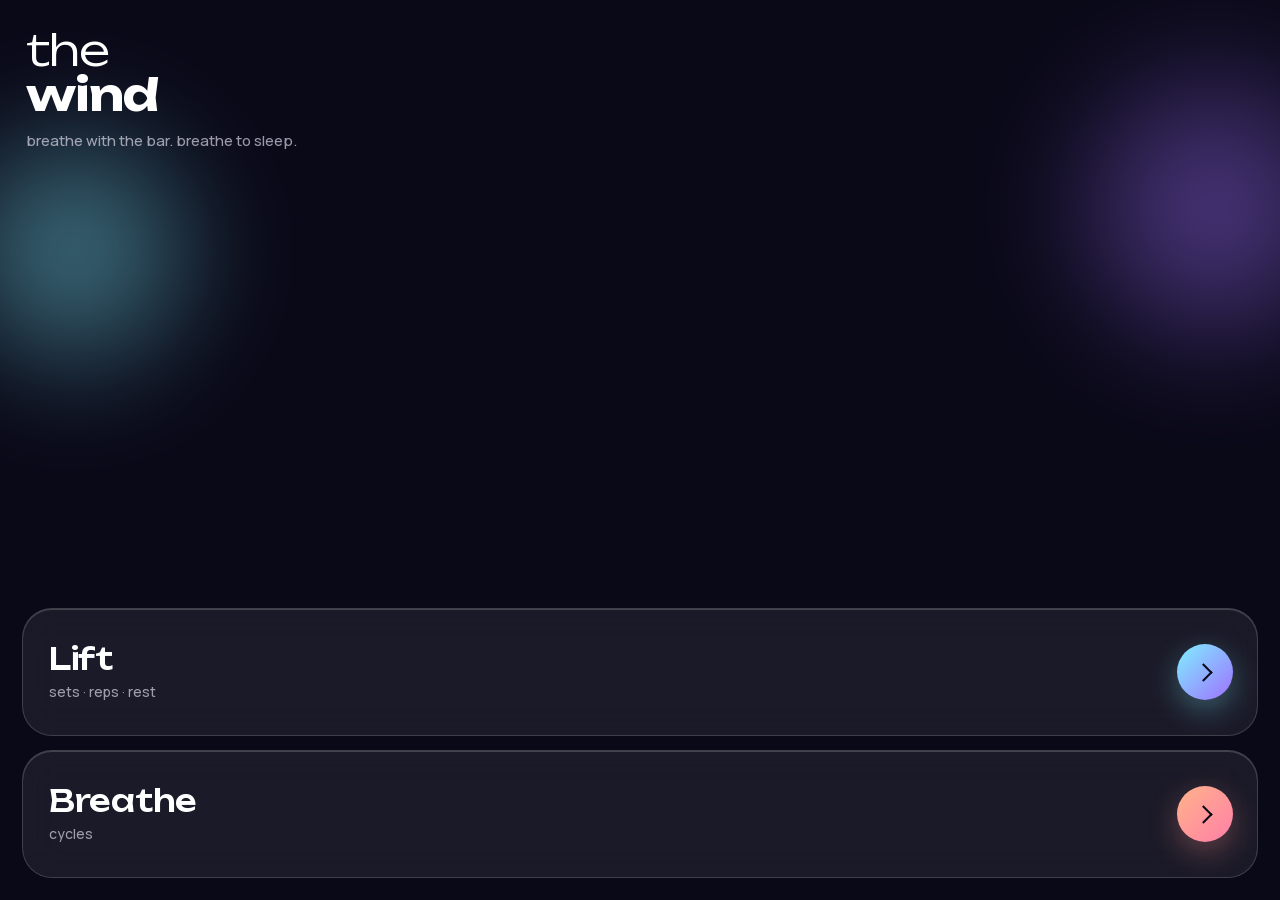
==== commit f3c60ed9: "Staging: the design pass on both faces, and an iPhone 17 audit harness Carries the two faces' redesi" ====
--- a/variants/aurora/index.html
+++ b/variants/aurora/index.html
@@ -19,27 +19,31 @@
 @font-face{font-family:'Manrope';font-style:normal;font-weight:200 800;font-display:swap;src:url(fonts/manrope.woff2) format('woff2')}
 
 :root{
-  /* THEME START — Aurora: soft luminous. Every colour in the app comes from this block and the PAL table below */
-  --bg:#0a0918; --fg:#f3efff; --mute:rgba(243,239,255,.58);
+  /* THEME START — Aurora. Every colour in the app comes from this block and the PAL table below */
+  --bg:#0a0918; --fg:#f3efff; --mute:rgba(243,239,255,.62); --dim:rgba(243,239,255,.4);
   --line:rgba(255,255,255,.16); --glass:rgba(255,255,255,.07); --glass2:rgba(255,255,255,.12); --glass3:rgba(255,255,255,.18);
-  --acc:#7ff0ff; --accA:#7ff0ff66; --acc2:#9f70ff; --warm:#ffb38a; --rose:#ff7fa8;
+  --acc:#7ff0ff; --accA:#7ff0ff66; --acc2:#9f70ff; --warm:#ffb38a; --rose:#ff7fa8; --ink:#0a0918;
   --bi:#7ff0ff; --bh:#9f70ff; --bo:#ffb38a; --be:rgba(255,255,255,.55);
-  --disp:'Unbounded','Futura','Century Gothic',sans-serif;
-  --body:'Manrope','Avenir Next','Helvetica Neue',-apple-system,system-ui,sans-serif;
+  --disp:'Unbounded','Futura','Century Gothic',sans-serif;   /* the display voice: brand, values, the phase word */
+  --body:'Manrope','Avenir Next','Helvetica Neue',-apple-system,system-ui,sans-serif;   /* everything you read or tap */
   /* THEME END */
 }
 *{box-sizing:border-box}
 html,body{margin:0;padding:0;height:100%;background:var(--bg);overflow-x:hidden}
-body{font-family:var(--body);font-weight:500;color:var(--fg);
+body{font-family:var(--body);font-weight:500;color:var(--fg);font-size:15px;
   -webkit-font-smoothing:antialiased;-webkit-user-select:none;user-select:none;-webkit-touch-callout:none;
   -webkit-tap-highlight-color:transparent;overscroll-behavior:none;touch-action:manipulation}
 
-/* the ground: two drifting lights behind everything, dimmed while a session runs */
+/* the ground: two drifting lights. They dim while a session runs and take the phase's colour. */
 #bg{position:fixed;inset:0;background:var(--bg);z-index:0;overflow:hidden;transition:background-color .5s cubic-bezier(.42,0,.25,1)}
-#bg::before,#bg::after{content:"";position:absolute;border-radius:50%;filter:blur(44px);opacity:.5;transition:opacity .9s ease}
+#bg::before,#bg::after{content:"";position:absolute;border-radius:50%;opacity:.5;filter:blur(44px);
+  transition:opacity .9s ease,filter 1.4s ease}
 #bg::before{left:-96px;top:9%;width:340px;height:340px;background:radial-gradient(circle,#7ff0ff,rgba(127,240,255,0) 70%);animation:drift 17s ease-in-out infinite}
 #bg::after{right:-124px;top:2%;width:380px;height:380px;background:radial-gradient(circle,#9f70ff,rgba(159,112,255,0) 70%);animation:drift 23s ease-in-out infinite reverse}
-body.run #bg::before,body.run #bg::after{opacity:.12}
+body.run #bg::before,body.run #bg::after{opacity:.16}
+body.run[data-phase="hold"] #bg::before{filter:blur(44px) hue-rotate(55deg)}
+body.run[data-phase="out"] #bg::before{filter:blur(44px) hue-rotate(190deg)}
+body.run[data-phase="out"] #bg::after{filter:blur(44px) hue-rotate(80deg)}
 @keyframes drift{0%,100%{transform:translate(0,0) scale(1)}50%{transform:translate(-22px,28px) scale(1.15)}}
 #flash{position:fixed;inset:0;z-index:9;pointer-events:none;background:#fff;opacity:0}
 #flash.go{animation:fl .5s ease-out}
@@ -47,78 +51,78 @@
 
 .screen{position:relative;z-index:1;display:none;flex-direction:column;
   min-height:100vh;min-height:100dvh;
-  padding:calc(env(safe-area-inset-top) + 26px) calc(env(safe-area-inset-right) + 24px) calc(env(safe-area-inset-bottom) + 26px) calc(env(safe-area-inset-left) + 24px)}
+  padding:calc(env(safe-area-inset-top) + 22px) calc(env(safe-area-inset-right) + 22px) calc(env(safe-area-inset-bottom) + 22px) calc(env(safe-area-inset-left) + 22px)}
 .screen.on{display:flex;animation:screenin .22s ease-out}
 @keyframes screenin{from{opacity:0}}
 
 button{font:inherit;color:inherit;background:transparent;border:0;margin:0;padding:0;cursor:pointer}
-.glass,.btn,.card,.mode{background:var(--glass);border:1px solid var(--line);
+.btn,.card,.mode{background:var(--glass);border:1px solid var(--line);
   backdrop-filter:blur(18px);-webkit-backdrop-filter:blur(18px);box-shadow:inset 0 1px 0 var(--glass3)}
-.btn{display:block;width:100%;padding:20px 18px;border-radius:26px;color:var(--fg);font-size:15px;font-weight:600;
-  text-align:center;text-transform:lowercase;letter-spacing:0}
+.btn{display:block;width:100%;min-height:56px;padding:17px 18px;border-radius:26px;color:var(--fg);font-size:16px;font-weight:700;text-align:center}
 .btn:active{background:var(--glass2)}
-.btn.go{background:linear-gradient(135deg,#7ff0ff,#9f70ff);border:0;color:#0a0918;
-  font-family:var(--disp);font-weight:500;font-size:22px;letter-spacing:-.01em;padding:24px 18px;
+.btn.go{background:linear-gradient(135deg,#7ff0ff,#9f70ff);border:0;color:var(--ink);
+  font-family:var(--disp);font-weight:500;font-size:22px;letter-spacing:-.01em;min-height:68px;padding:22px 18px;
   box-shadow:0 14px 40px rgba(127,240,255,.3)}
-.btn.ghost{background:transparent;border-color:transparent;color:var(--mute);padding:16px;font-size:14px;box-shadow:none;
+.btn.ghost{background:transparent;border-color:transparent;color:var(--mute);padding:12px 14px;min-height:44px;font-size:15px;box-shadow:none;
   backdrop-filter:none;-webkit-backdrop-filter:none}
-.btn.ghost.small{padding:12px;font-size:13px;margin:4px 0 10px}
+.btn.ghost.small{font-size:14px;margin:2px 0 8px}
 
 /* ---------- mode ---------- */
-.eyebrow{font-size:14px;font-weight:600;color:var(--mute);text-transform:lowercase;letter-spacing:0}
-.brand{display:flex;flex-direction:column;gap:12px;padding:4px 4px 0}
-.brand .bm{font-family:var(--disp);font-weight:300;font-size:min(12vw,46px);line-height:1.02;letter-spacing:-.02em;color:#fff}
+.top{display:flex;align-items:center;justify-content:space-between;margin-bottom:14px}
+.eyebrow{font-size:16px;font-weight:700;color:var(--fg)}
+.brand{display:flex;flex-direction:column;gap:12px;padding:6px 4px 0}
+.brand .bm{font-family:var(--disp);font-weight:300;font-size:min(11vw,44px);line-height:1.02;letter-spacing:-.02em;color:#fff}
 .brand .bm b{font-weight:700}
-.brand .bs{font-size:14px;font-weight:500;color:var(--mute)}
+.brand .bs{font-size:15px;font-weight:500;color:var(--mute);line-height:1.5}
 .modes{display:flex;flex-direction:column;gap:14px;margin-top:auto;padding-top:24px}
 .mode{position:relative;display:flex;align-items:center;justify-content:space-between;gap:16px;
-  min-height:132px;padding:0 26px 0 28px;border-radius:30px;text-align:left}
+  min-height:128px;padding:0 24px 0 26px;border-radius:30px;text-align:left}
 .mode:active{background:var(--glass2)}
-.mode .tx{display:flex;flex-direction:column;gap:8px}
-.mode .t{font-family:var(--disp);font-weight:500;font-size:min(8vw,31px);line-height:1.05;letter-spacing:-.01em;color:#fff;text-transform:lowercase}
-.mode .s{font-size:13px;color:var(--mute);text-transform:lowercase}
+.mode .tx{display:flex;flex-direction:column;gap:7px}
+.mode .t{font-family:var(--disp);font-weight:500;font-size:min(7.5vw,30px);line-height:1.05;letter-spacing:-.01em;color:#fff}
+.mode .s{font-size:14px;font-weight:500;color:var(--mute)}
 .mode .chev{position:relative;flex:none;width:56px;height:56px;border-radius:50%;
   background:linear-gradient(135deg,#7ff0ff,#9f70ff);box-shadow:0 10px 30px rgba(127,240,255,.32)}
 .mode.breathe .chev{background:linear-gradient(135deg,#ffb38a,#ff7fa8);box-shadow:0 10px 30px rgba(255,150,140,.32)}
 .mode .chev::after{content:"";position:absolute;left:50%;top:50%;width:11px;height:11px;margin:-6px 0 0 -8px;
-  border-right:2.4px solid #0a0918;border-top:2.4px solid #0a0918;transform:rotate(45deg)}
-.top{display:flex;align-items:center;justify-content:space-between;margin-bottom:16px}
+  border-right:2.4px solid var(--ink);border-top:2.4px solid var(--ink);transform:rotate(45deg)}
 
 /* ---------- setup ---------- */
-.row{display:flex;align-items:center;justify-content:space-between;gap:12px;padding:15px 0;border-bottom:1px solid rgba(255,255,255,.09)}
+.card{border-radius:28px;padding:8px 22px 6px;margin-bottom:14px}
+.row{display:flex;align-items:center;justify-content:space-between;gap:12px;padding:14px 0;border-bottom:1px solid rgba(255,255,255,.09)}
 .row:last-child{border-bottom:0}
 .row.stack{flex-direction:column;align-items:stretch;gap:12px}
-.row.head{padding:15px 0 2px;border-bottom:0}
+.row.head{padding:14px 0 0;border-bottom:0}
 .row.stack .seg{justify-content:stretch}
-.row.stack .seg button{flex:1 1 0;min-width:0;padding:14px 6px;font-size:13px}
-.lbl{font-size:13px;font-weight:600;color:var(--mute);text-transform:lowercase;letter-spacing:0}
+.row.stack .seg button{flex:1 1 0;min-width:0;padding:13px 6px;font-size:14px}
+/* two label voices: a section title you scan for, and the field label beside a control */
+.lbl{font-size:15px;font-weight:500;color:var(--mute)}
+.row.head .lbl,.row.stack>.lbl{font-size:18px;font-weight:700;color:var(--fg);letter-spacing:-.01em}
 .step{display:flex;align-items:center;gap:4px}
 .step button{width:52px;height:52px;border-radius:50%;background:var(--glass2);border:1px solid var(--line);
   font-size:24px;line-height:1;color:var(--fg);display:flex;align-items:center;justify-content:center;touch-action:none}
 .step button:active{background:rgba(127,240,255,.22);border-color:var(--acc)}
-.step .v{min-width:82px;text-align:center;font-family:var(--disp);font-weight:500;font-size:30px;line-height:1;
-  letter-spacing:-.02em;font-variant-numeric:tabular-nums}
+.step .v{min-width:86px;text-align:center;font-family:var(--disp);font-weight:500;font-size:30px;line-height:1;letter-spacing:-.02em;font-variant-numeric:tabular-nums}
 .seg{display:flex;gap:8px;flex-wrap:wrap;justify-content:flex-end}
-.seg button{padding:14px 16px;border-radius:20px;background:var(--glass2);border:1px solid var(--line);
-  font-size:13px;font-weight:600;color:var(--mute);text-transform:lowercase}
-.seg button.sel{background:linear-gradient(135deg,rgba(127,240,255,.92),rgba(159,112,255,.92));border-color:transparent;color:#0a0918;
+.seg button{min-height:48px;padding:13px 16px;border-radius:20px;background:var(--glass2);border:1px solid var(--line);
+  font-size:14px;font-weight:700;color:var(--mute)}
+.seg button.sel{background:linear-gradient(135deg,rgba(127,240,255,.92),rgba(159,112,255,.92));border-color:transparent;color:var(--ink);
   box-shadow:0 8px 22px rgba(127,240,255,.28)}
-.card{border-radius:26px;padding:6px 22px;margin-bottom:14px}
 .row .v.quiet{font-family:var(--disp);font-weight:300;font-size:26px;line-height:1;color:var(--mute);font-variant-numeric:tabular-nums;padding-right:4px}
-.adj{display:block;width:100%;text-align:center;padding:12px 0 10px;font-size:13px;font-weight:600;text-transform:lowercase;color:var(--mute);opacity:.6}
-.adj.open{opacity:1}
+.adj{display:block;width:100%;text-align:center;min-height:44px;padding:12px 0 10px;font-size:14px;font-weight:700;color:var(--mute);opacity:.7}
+.adj.open{opacity:1;color:var(--acc)}
 /* a breath drawn to scale: in, hold, out as the phase colours, widths in seconds */
 .bbar{display:flex;gap:3px;height:10px;width:100%}
 .bbar i{display:block;border-radius:99px;min-width:4px}
 .bbar .bi{background:var(--bi)}.bbar .bh{background:var(--bh)}.bbar .bo{background:var(--bo)}
 .bbar .be{background:transparent;box-shadow:inset 0 0 0 1.5px var(--be)}
-.seg button .bbar{height:6px;margin-top:9px;opacity:.6}
+.seg button .bbar{height:6px;margin-top:9px;opacity:.65}
 .seg button.sel .bbar{opacity:1}
-.seg button.sel .bbar .bi,.seg button.sel .bbar .bh,.seg button.sel .bbar .bo{background:#0a0918;opacity:.75}
-.seg button.sel .bbar .be{box-shadow:inset 0 0 0 1.5px #0a0918}
-.counts{display:flex;gap:10px;margin:6px 0 12px}
+.seg button.sel .bbar .bi,.seg button.sel .bbar .bh,.seg button.sel .bbar .bo{background:var(--ink);opacity:.75}
+.seg button.sel .bbar .be{box-shadow:inset 0 0 0 1.5px var(--ink)}
+.counts{display:flex;gap:10px;margin:6px 0 10px}
 .cnt{flex:1;background:rgba(10,9,24,.45);border:1px solid var(--line);border-radius:22px;padding:14px 6px;text-align:center}
-.cnt .cl{font-size:12px;font-weight:600;color:var(--mute);text-transform:lowercase}
+.cnt .cl{font-size:13px;font-weight:700;color:var(--mute)}
 .cnt .cv{font-family:var(--disp);font-weight:500;font-size:26px;line-height:1.05;margin:4px 0 8px;letter-spacing:-.02em}
 .cnt .cb{display:flex;gap:6px}
 .cnt .cb button{flex:1;height:44px;border-radius:14px;background:var(--glass2);border:1px solid var(--line);font-size:18px;touch-action:none}
@@ -128,23 +132,23 @@
 .foot .btn{flex:1}
 
 /* ---------- run ---------- */
-#s-run{padding:calc(env(safe-area-inset-top) + 16px) 0 calc(env(safe-area-inset-bottom) + 20px)}
-#endbtn{position:absolute;top:calc(env(safe-area-inset-top) + 12px);right:calc(env(safe-area-inset-right) + 18px);
-  z-index:4;padding:13px 18px;font-size:14px;font-weight:600;color:inherit;opacity:.72;text-transform:lowercase;
+#s-run{padding:calc(env(safe-area-inset-top) + 12px) 0 calc(env(safe-area-inset-bottom) + 16px)}
+#endbtn{position:absolute;top:calc(env(safe-area-inset-top) + 8px);right:calc(env(safe-area-inset-right) + 14px);
+  z-index:4;min-height:44px;padding:12px 18px;font-size:13px;font-weight:700;letter-spacing:.12em;text-transform:uppercase;color:inherit;opacity:.72;
   border:1px solid transparent;border-radius:22px;transition:opacity .2s}
 #endbtn.arm{opacity:1;border-color:currentColor;background:#ffffff14}
-#rmeta{text-align:center;font-size:min(3.6vw,14px);font-weight:600;opacity:.75;text-transform:lowercase;
-  padding:0 86px;height:40px;display:flex;align-items:center;justify-content:center;white-space:nowrap;overflow:hidden;flex:none}
+#rmeta{text-align:center;font-size:13px;font-weight:700;letter-spacing:.12em;text-transform:uppercase;opacity:.7;
+  padding:0 86px;height:44px;display:flex;align-items:center;justify-content:center;white-space:nowrap;overflow:hidden;flex:none}
 #s-run .mid{flex:1 1 auto;display:flex;flex-direction:column;justify-content:center;align-items:center;gap:min(3vh,22px)}
 /* the slot under the orb and the footer keep their height in every state, so the orb never moves */
 #below{height:min(17vw,12vh);width:100%;display:flex;align-items:center;justify-content:center}
 
-#ringwrap{position:relative;width:min(88vw,47vh);height:min(88vw,47vh);display:flex;align-items:center;justify-content:center}
+#ringwrap{position:relative;width:min(86vw,46vh);height:min(86vw,46vh);display:flex;align-items:center;justify-content:center}
 #halo{position:absolute;inset:-12%;border-radius:50%;pointer-events:none;
   background:radial-gradient(circle at 50% 50%, var(--acc) 0%, transparent 62%);
   background:radial-gradient(circle at 50% 50%, var(--acc) 0%, color-mix(in srgb, var(--acc) 45%, transparent) 26%, transparent 64%);
   opacity:.1;transform:scale(.6);will-change:transform,opacity;filter:blur(10px)}
-/* the orb is the breath: it swells on the inhale, holds full, and settles on the exhale */
+/* the orb is the breath: it swells on the inhale, holds full at the track ring, and settles on the exhale */
 #orb{position:absolute;inset:0;border-radius:50%;
   background:radial-gradient(circle at 34% 28%,rgba(255,255,255,.42),rgba(255,255,255,0) 58%),linear-gradient(160deg,var(--acc),var(--acc2));
   box-shadow:0 30px 80px var(--accA),inset 0 -22px 60px rgba(10,9,24,.5);transform:scale(.42);will-change:transform;
@@ -152,28 +156,27 @@
 #ring{position:absolute;inset:0;width:100%;height:100%;transform:rotate(-90deg);display:block}
 #ring .track{fill:none;stroke:currentColor;stroke-opacity:.14;stroke-width:1.2}
 #ring .glow,#ring .glow2,#ring .glow3,#ring .fill{display:none}
-#ringin{position:relative;z-index:2;width:100%;display:flex;flex-direction:column;align-items:center;justify-content:center;gap:4px}
+#ringin{position:relative;z-index:2;width:100%;display:flex;flex-direction:column;align-items:center;justify-content:center;gap:6px}
 #word span{display:inline-block}
-#word{overflow:visible;font-family:var(--disp);font-weight:600;line-height:1.12;text-align:center;white-space:nowrap;
+/* one size for IN, HOLD and OUT (set by fitWord); the line box is fixed so the count below never moves */
+#word{overflow:visible;font-family:var(--disp);font-weight:600;text-align:center;white-space:nowrap;
   letter-spacing:.02em;width:100%;text-transform:uppercase;text-shadow:0 6px 30px rgba(10,9,24,.45)}
-#num{font-family:var(--disp);font-weight:300;font-size:min(9vw,6.5vh);line-height:1.1;text-align:center;opacity:.9;min-height:1em}
+#num{font-family:var(--disp);font-weight:300;font-size:min(9vw,6.5vh);line-height:1;height:1em;text-align:center;opacity:.9;
+  font-variant-numeric:tabular-nums}
 #dots{display:flex;flex-wrap:wrap;gap:min(2.6vw,12px);justify-content:center;padding:0 26px;min-height:min(4vw,22px)}
 #dots i{width:min(3vw,11px);height:min(3vw,11px);border-radius:50%;background:currentColor;opacity:.22;border:0}
 #dots i.on{opacity:1;background:#fff}
 #dots i.cur{opacity:.85;background:#fff;box-shadow:0 0 10px var(--accA)}
-#bar{height:min(2.4vw,12px);border-radius:99px;margin:0 30px;width:calc(100% - 60px);position:relative;overflow:hidden;
-  background:rgba(255,255,255,.14);border:0}
+#bar{height:min(2.4vw,12px);border-radius:99px;margin:0 30px;width:calc(100% - 60px);position:relative;overflow:hidden;background:rgba(255,255,255,.14);border:0}
 #bar span{display:block;height:100%;border-radius:99px;background:linear-gradient(90deg,var(--acc),var(--acc2));box-shadow:0 0 16px var(--acc)}
 #clock{font-family:var(--disp);font-weight:300;font-size:min(15vw,10vh);line-height:1;text-align:center;letter-spacing:-.03em;font-variant-numeric:tabular-nums}
-#hint{position:absolute;left:0;right:0;bottom:calc(env(safe-area-inset-bottom) + 104px);text-align:center;font-size:13px;font-weight:600;
-  text-transform:lowercase;opacity:.55;padding:0 20px}
-#runfoot{padding:0 24px;display:flex;align-items:center;width:100%;height:84px;flex:none}
+#hint{position:absolute;left:0;right:0;bottom:calc(env(safe-area-inset-bottom) + 100px);text-align:center;font-size:14px;font-weight:600;opacity:.55;padding:0 20px}
+#runfoot{padding:0 22px;display:flex;align-items:center;width:100%;height:84px;flex:none}
 #runfoot .btn{flex:1;height:60px;display:flex;align-items:center;justify-content:center;padding:0 16px;position:relative;
-  border-color:rgba(255,255,255,.22);color:inherit;background:rgba(255,255,255,.08);opacity:.95}
-#runfoot .btn.wide{font-family:var(--disp);font-weight:500;font-size:20px;letter-spacing:-.01em;line-height:1}
+  border-color:rgba(255,255,255,.22);color:inherit;background:rgba(255,255,255,.08);opacity:.95;font-size:17px}
+#runfoot .btn.wide{font-size:18px}
 #runfoot .btn:active{background:rgba(255,255,255,.16)}
-#runfoot .btn.ready{border-color:var(--acc);color:#0a0918;opacity:1;background:linear-gradient(135deg,var(--acc),var(--acc2));
-  box-shadow:0 12px 34px var(--accA)}
+#runfoot .btn.ready{border-color:var(--acc);color:var(--ink);opacity:1;background:linear-gradient(135deg,var(--acc),var(--acc2));box-shadow:0 12px 34px var(--accA)}
 #runfoot .btn.ready::after{content:"";position:absolute;inset:-1px;border-radius:inherit;pointer-events:none;
   box-shadow:0 0 40px var(--accA);opacity:0;animation:readyp 2.4s ease-in-out infinite}
 @keyframes readyp{50%{opacity:1}}
@@ -1077,7 +1080,9 @@
   var m = Math.floor(s/60), r = s % 60;
   return "+" + m + ":" + (r < 10 ? "0" : "") + r;
 }
+var lastPhase = null;
 function paint(kind){
+  if(kind !== lastPhase){ document.body.setAttribute("data-phase", kind); lastPhase = kind; }   /* the faces animate against this */
   var p = PAL[kind] || PAL.done;
   if(lastBg !== p[0]){
     elBg.style.backgroundColor = p[0];
@@ -1087,12 +1092,9 @@
     lastBg = p[0];
   }
 }
-var WORDFIT = {avail:0.62, w:0.20, h:0.14};
-function fitWord(w){
-  var avail = elRingWrap.clientWidth * WORDFIT.avail;
-  if(!w || avail < 60) return;
-  var size = Math.min(window.innerWidth*WORDFIT.w, window.innerHeight*WORDFIT.h);
-  elWordI.textContent = w;
+var WORDFIT = {ref:"HOLD", lh:1.15, avail:0.66, w:0.21, h:0.145};
+function fitTo(txt, size, avail){
+  elWordI.textContent = txt;
   elWord.style.fontSize = size + "px";
   var wd = elWordI.offsetWidth, pass = 0;
   while(wd > avail && wd > 0 && pass++ < 3){
@@ -1100,6 +1102,18 @@
     elWord.style.fontSize = size + "px";
     wd = elWordI.offsetWidth;
   }
+  return size;
+}
+/* One size for IN, HOLD and OUT, fitted to the widest of them, so the word never
+   changes size between phases; the line box is fixed to it so nothing below moves.
+   Longer transitional words (GET SET, READY) shrink to fit inside that same box. */
+function fitWord(w){
+  var avail = elRingWrap.clientWidth * WORDFIT.avail;
+  if(!w || avail < 60) return;
+  var base = Math.min(window.innerWidth*WORDFIT.w, window.innerHeight*WORDFIT.h);
+  var ref = fitTo(WORDFIT.ref, base, avail);
+  elWord.style.lineHeight = (ref * WORDFIT.lh).toFixed(2) + "px";
+  fitTo(w, ref, avail);
 }
 function txt(el, v, cache){ if(cache !== v) el.textContent = v; return v; }
 function vis(el, on){ el.classList.toggle("hid", !on); }
